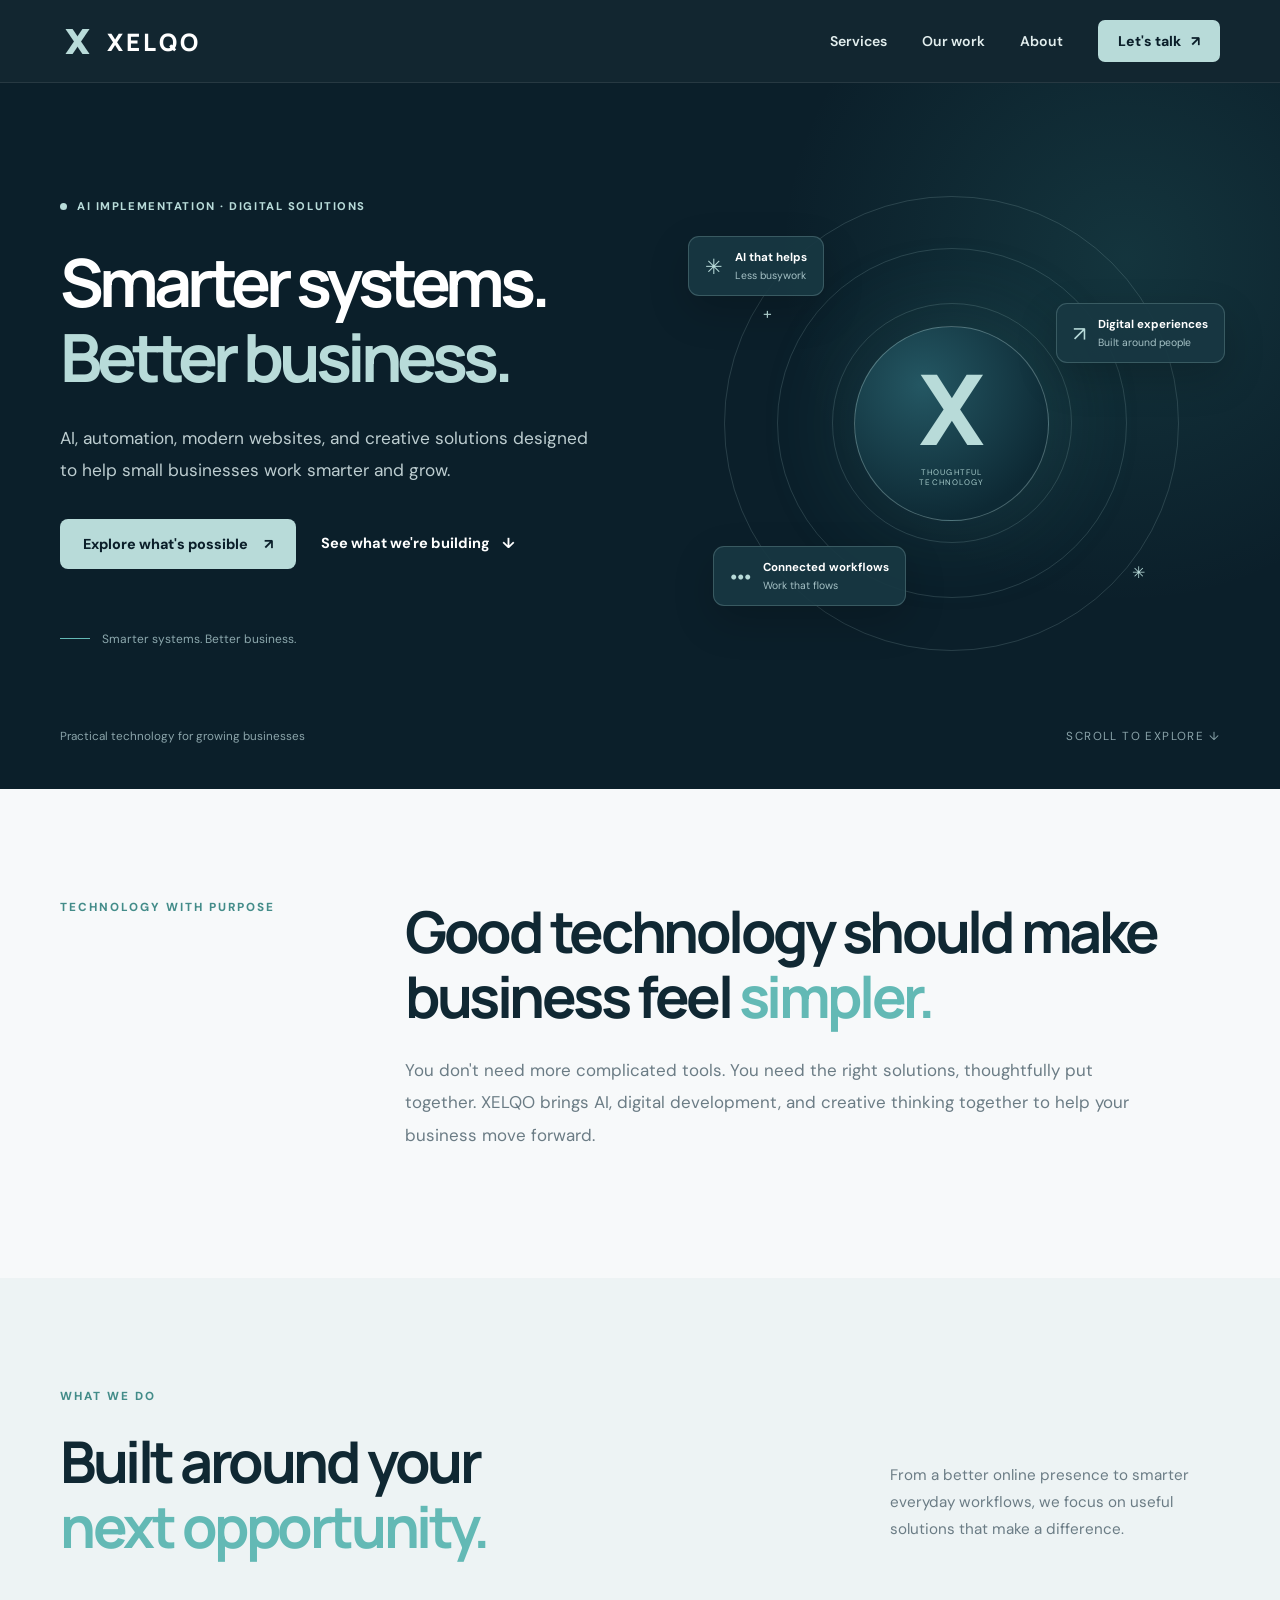
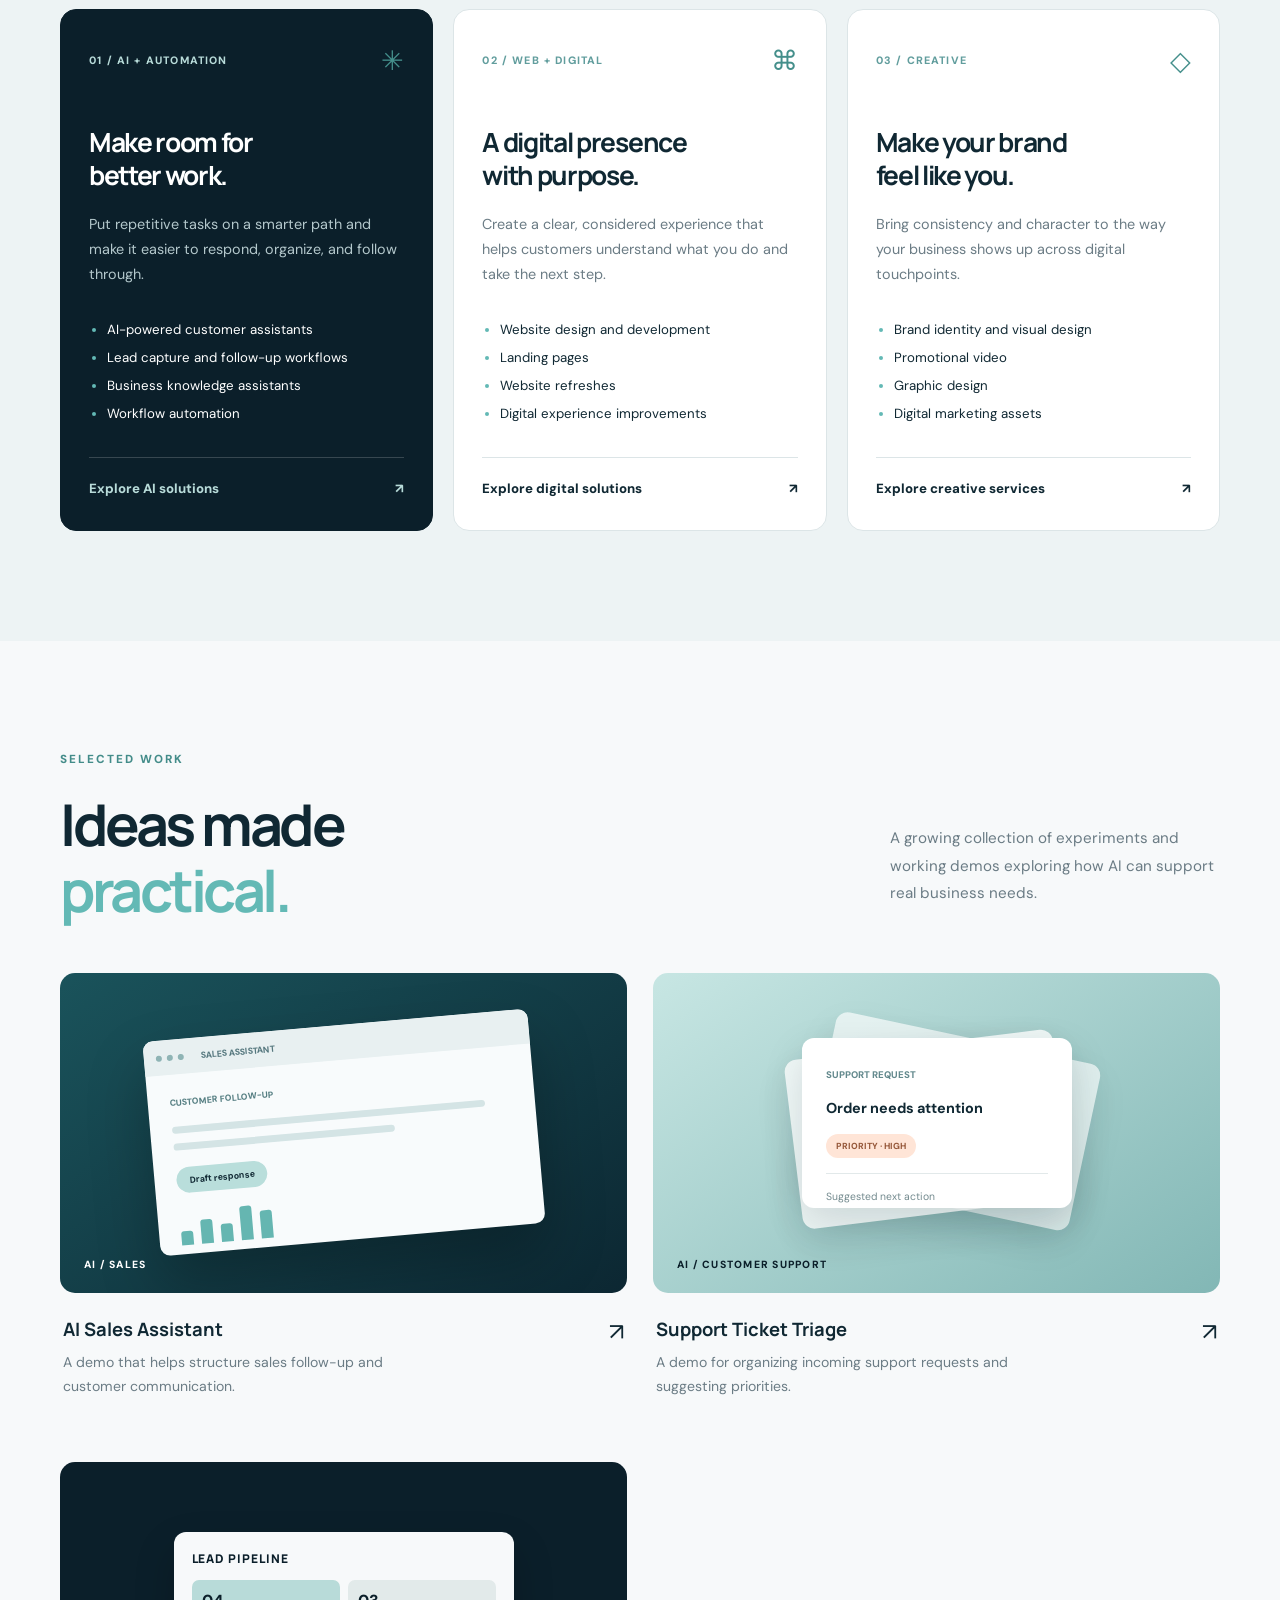
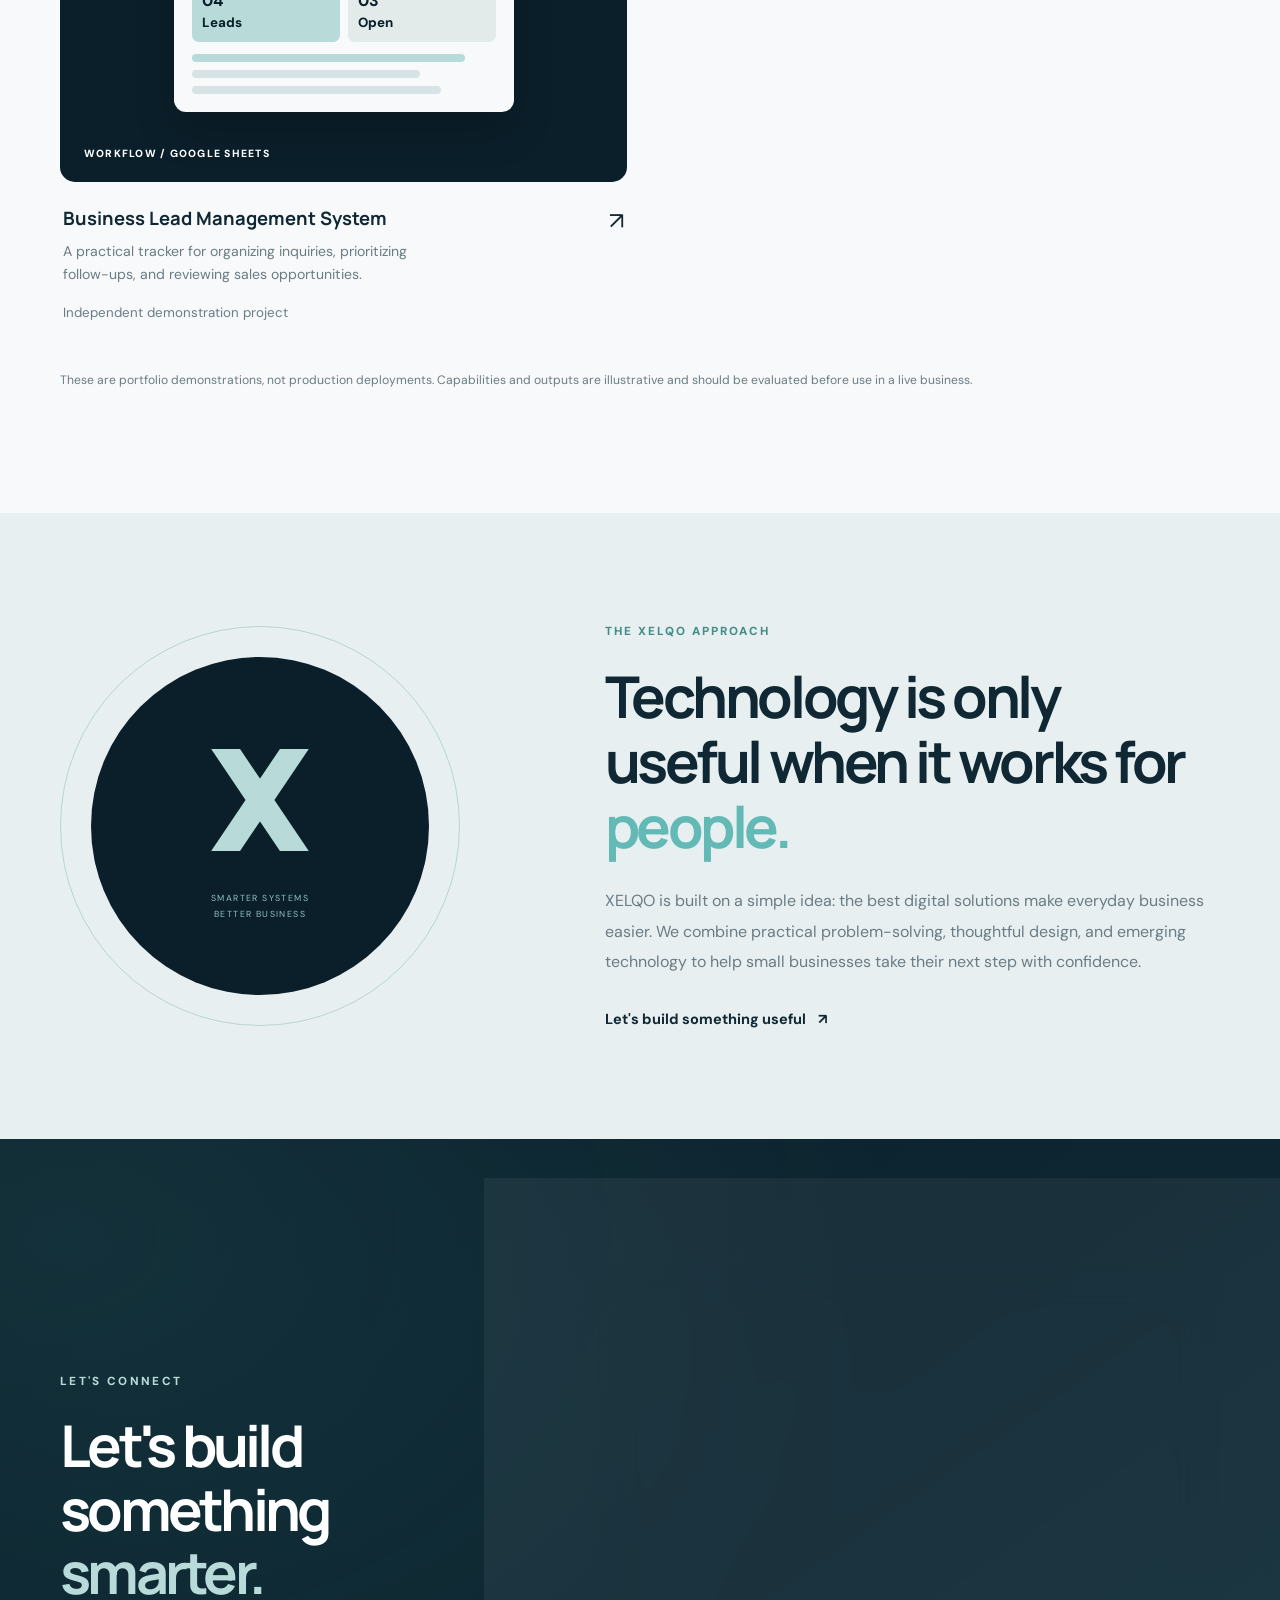
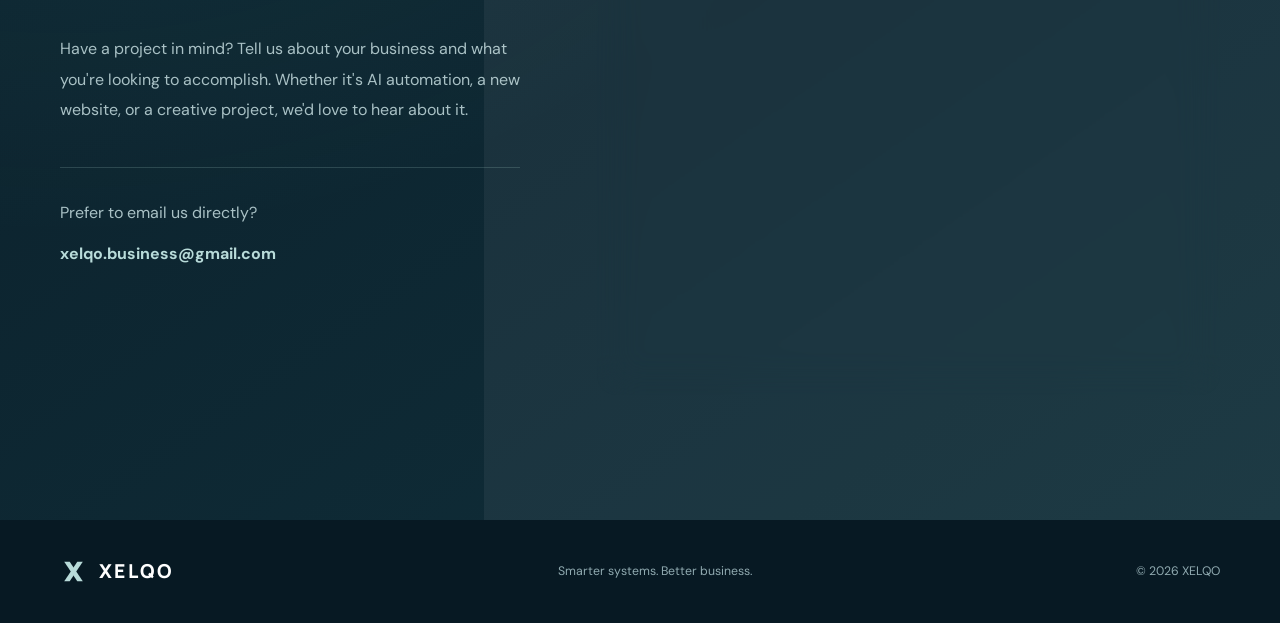
==== index.html @ 83cb22ea "Link AI Sales Assistant portfolio card to new case study" ====
<!DOCTYPE html>
<html lang="en">
<head>
  <meta charset="UTF-8">
  <meta name="viewport" content="width=device-width, initial-scale=1.0">
  <meta name="theme-color" content="#0B1F2A">
  <meta name="description" content="XELQO helps small businesses work smarter through AI, automation, modern websites, and creative digital solutions.">
  <title>XELQO | Smarter systems. Better business.</title>

  <link rel="preconnect" href="https://fonts.googleapis.com">
  <link rel="preconnect" href="https://fonts.gstatic.com" crossorigin>
  <link href="https://fonts.googleapis.com/css2?family=DM+Sans:wght@400;500;600;700&family=Manrope:wght@400;500;600;700;800&display=swap" rel="stylesheet">
  <link rel="icon" type="image/svg+xml" href="favicon.svg">
  <link rel="stylesheet" href="styles.css?v=3">
</head>

<body>
  <!-- Navigation -->
  <header class="site-header">
    <nav class="nav container" aria-label="Main navigation">
      <a class="brand" href="#home" aria-label="XELQO home">
        <span class="brand-mark" aria-hidden="true">
          <svg viewBox="0 0 64 64" focusable="false">
            <path d="M10 9 H23 L54 55 H41 Z"/>
            <path d="M41 9 H54 L23 55 H10 Z"/>
          </svg>
        </span>
        <span>XELQO</span>
      </a>

      <button class="menu-toggle" type="button"
        aria-label="Open navigation"
        aria-expanded="false">
        <span></span>
        <span></span>
      </button>

      <div class="nav-links">
        <a href="#services">Services</a>
        <a href="#work">Our work</a>
        <a href="#about">About</a>
        <a class="nav-cta" href="#contact">
          Let's talk <span aria-hidden="true">↗</span>
        </a>
      </div>
    </nav>
  </header>

  <main>
    <!-- Hero -->
    <section class="hero section" id="home">
      <div class="hero-glow"></div>

      <div class="container hero-grid">
        <div class="hero-copy">
          <div class="eyebrow">
            <span class="eyebrow-dot"></span>
            AI IMPLEMENTATION · DIGITAL SOLUTIONS
          </div>

          <h1>
            Smarter systems.<br>
            <em>Better business.</em>
          </h1>

          <p class="hero-lede">
            AI, automation, modern websites, and creative
            solutions designed to help small businesses
            work smarter and grow.
          </p>

          <div class="hero-actions">
            <a class="button button-primary" href="#contact">
              Explore what's possible
              <span aria-hidden="true">↗</span>
            </a>
            <a class="text-link" href="#work">
              See what we're building
              <span aria-hidden="true">↓</span>
            </a>
          </div>

          <div class="hero-note">
            <span class="note-line"></span>
            Smarter systems. Better business.
          </div>
        </div>

        <div class="hero-art" aria-label="Abstract digital systems illustration">
          <div class="orbit orbit-one"></div>
          <div class="orbit orbit-two"></div>
          <div class="orbit orbit-three"></div>

          <div class="art-core">
            <span class="core-symbol">X</span>
            <span class="core-caption">
              THOUGHTFUL<br>TECHNOLOGY
            </span>
          </div>

          <div class="float-card card-ai">
            <span class="mini-icon">✳</span>
            <span>
              <b>AI that helps</b>
              <small>Less busywork</small>
            </span>
          </div>

          <div class="float-card card-web">
            <span class="mini-icon">↗</span>
            <span>
              <b>Digital experiences</b>
              <small>Built around people</small>
            </span>
          </div>

          <div class="float-card card-flow">
            <span class="flow-dots">•••</span>
            <span>
              <b>Connected workflows</b>
              <small>Work that flows</small>
            </span>
          </div>

          <div class="art-spark spark-one">✳</div>
          <div class="art-spark spark-two">+</div>
        </div>
      </div>

      <div class="container hero-bottom">
        <span>Practical technology for growing businesses</span>
        <span class="scroll-cue">
          SCROLL TO EXPLORE <span aria-hidden="true">↓</span>
        </span>
      </div>
    </section>

    <!-- Introduction -->
    <section class="intro section section-light">
      <div class="container intro-grid">
        <p class="section-kicker">TECHNOLOGY WITH PURPOSE</p>
        <div>
          <h2>
            Good technology should make business feel
            <em>simpler.</em>
          </h2>
          <p class="intro-text">
            You don't need more complicated tools. You need
            the right solutions, thoughtfully put together.
            XELQO brings AI, digital development, and creative
            thinking together to help your business move forward.
          </p>
        </div>
      </div>
    </section>

    <!-- Services -->
    <section class="services section" id="services">
      <div class="container">
        <div class="section-heading">
          <div>
            <p class="section-kicker">WHAT WE DO</p>
            <h2>
              Built around your<br>
              <em>next opportunity.</em>
            </h2>
          </div>
          <p class="section-aside">
            From a better online presence to smarter everyday
            workflows, we focus on useful solutions that
            make a difference.
          </p>
        </div>

        <div class="service-grid">
          <article class="service-card service-featured">
            <div class="service-top">
              <span class="service-number">01 / AI + AUTOMATION</span>
              <span class="service-icon">✳</span>
            </div>

            <h3>Make room for<br>better work.</h3>
            <p>
              Put repetitive tasks on a smarter path and make
              it easier to respond, organize, and follow through.
            </p>

            <ul>
              <li>AI-powered customer assistants</li>
              <li>Lead capture and follow-up workflows</li>
              <li>Business knowledge assistants</li>
              <li>Workflow automation</li>
            </ul>

            <a href="#contact" class="card-link">
              Explore AI solutions <span>↗</span>
            </a>
          </article>

          <article class="service-card">
            <div class="service-top">
              <span class="service-number">02 / WEB + DIGITAL</span>
              <span class="service-icon">⌘</span>
            </div>

            <h3>A digital presence<br>with purpose.</h3>
            <p>
              Create a clear, considered experience that helps
              customers understand what you do and take the next step.
            </p>

            <ul>
              <li>Website design and development</li>
              <li>Landing pages</li>
              <li>Website refreshes</li>
              <li>Digital experience improvements</li>
            </ul>

            <a href="#contact" class="card-link">
              Explore digital solutions <span>↗</span>
            </a>
          </article>

          <article class="service-card">
            <div class="service-top">
              <span class="service-number">03 / CREATIVE</span>
              <span class="service-icon">◇</span>
            </div>

            <h3>Make your brand<br>feel like you.</h3>
            <p>
              Bring consistency and character to the way your
              business shows up across digital touchpoints.
            </p>

            <ul>
              <li>Brand identity and visual design</li>
              <li>Promotional video</li>
              <li>Graphic design</li>
              <li>Digital marketing assets</li>
            </ul>

            <a href="#contact" class="card-link">
              Explore creative services <span>↗</span>
            </a>
          </article>
        </div>
      </div>
    </section>

    <!-- Portfolio -->
    <section class="work section section-light" id="work">
      <div class="container">
        <div class="section-heading">
          <div>
            <p class="section-kicker">SELECTED WORK</p>
            <h2>Ideas made<br><em>practical.</em></h2>
          </div>
          <p class="section-aside">
            A growing collection of experiments and working
            demos exploring how AI can support real business needs.
          </p>
        </div>

        <div class="work-grid">
          <a class="work-card"
             href="case-study-ai-sales-assistant.html">

            <div class="work-visual visual-sales">
              <div class="mock-window">
                <div class="mock-bar">
                  <i></i><i></i><i></i>
                  <span>SALES ASSISTANT</span>
                </div>
                <div class="mock-content">
                  <div class="mock-label">CUSTOMER FOLLOW-UP</div>
                  <div class="mock-line wide"></div>
                  <div class="mock-line"></div>
                  <div class="mock-pill">Draft response</div>
                  <div class="mock-chart">
                    <span></span><span></span><span></span>
                    <span></span><span></span>
                  </div>
                </div>
              </div>
              <span class="visual-tag">AI / SALES</span>
            </div>

            <div class="work-info">
              <div>
                <h3>AI Sales Assistant</h3>
                <p>
                  A demo that helps structure sales follow-up
                  and customer communication.
                </p>
              </div>
              <span class="work-arrow">↗</span>
            </div>
          </a>

          <a class="work-card"
             href="https://support-ticket-triage-assistant-ap6jzzahpvxqcydepzmkc3.streamlit.app/"
             target="_blank" rel="noopener noreferrer">

            <div class="work-visual visual-support">
              <div class="ticket-stack">
                <div class="ticket ticket-back"></div>
                <div class="ticket ticket-mid"></div>
                <div class="ticket ticket-front">
                  <span class="ticket-label">SUPPORT REQUEST</span>
                  <strong>Order needs attention</strong>
                  <span class="ticket-status">PRIORITY · HIGH</span>
                  <div class="ticket-rule"></div>
                  <small>Suggested next action</small>
                </div>
              </div>
              <span class="visual-tag">AI / CUSTOMER SUPPORT</span>
            </div>

            <div class="work-info">
              <div>
                <h3>Support Ticket Triage</h3>
                <p>
                  A demo for organizing incoming support
                  requests and suggesting priorities.
                </p>
              </div>
              <span class="work-arrow">↗</span>
            </div>
          </a>
          <a class="work-card" href="case-study-lead-management.html">
            <div class="work-visual" style="background:#0B1F2A;display:flex;align-items:center;justify-content:center;padding:24px;">
              <div style="width:90%;max-width:340px;background:#F7F9FA;border-radius:12px;padding:18px;box-shadow:0 18px 40px #0003;">
                <div style="font:800 12px Manrope,sans-serif;letter-spacing:.08em;color:#0B1F2A;margin-bottom:13px;">LEAD PIPELINE</div>
                <div style="display:flex;gap:8px;margin-bottom:12px;"><span style="background:#B8DBD9;border-radius:7px;padding:10px;flex:1;color:#0B1F2A;font-weight:800;">04<br><small>Leads</small></span><span style="background:#E2EAEA;border-radius:7px;padding:10px;flex:1;color:#0B1F2A;font-weight:800;">03<br><small>Open</small></span></div>
                <div style="height:8px;border-radius:5px;background:#B8DBD9;margin-bottom:8px;width:90%;"></div><div style="height:8px;border-radius:5px;background:#D8E3E5;margin-bottom:8px;width:75%;"></div><div style="height:8px;border-radius:5px;background:#D8E3E5;width:82%;"></div>
              </div>
              <span class="visual-tag">WORKFLOW / GOOGLE SHEETS</span>
            </div>
            <div class="work-info"><div><h3>Business Lead Management System</h3><p>A practical tracker for organizing inquiries, prioritizing follow-ups, and reviewing sales opportunities.</p><small style="color:#6B7C85">Independent demonstration project</small></div><span class="work-arrow">↗</span></div>
          </a>
        </div>

        <p class="work-disclaimer">
          These are portfolio demonstrations, not production
          deployments. Capabilities and outputs are illustrative
          and should be evaluated before use in a live business.
        </p>
      </div>
    </section>

    <!-- About -->
    <section class="about section" id="about">
      <div class="container about-grid">
        <div class="about-mark">
          <div class="about-mark-inner">
            <svg viewBox="0 0 64 64" aria-hidden="true">
              <path d="M10 9 H23 L54 55 H41 Z"/>
              <path d="M41 9 H54 L23 55 H10 Z"/>
            </svg>
            <small>SMARTER SYSTEMS<br>BETTER BUSINESS</small>
          </div>
        </div>

        <div class="about-copy">
          <p class="section-kicker">THE XELQO APPROACH</p>
          <h2>
            Technology is only useful when it works
            for <em>people.</em>
          </h2>
          <p>
            XELQO is built on a simple idea: the best digital
            solutions make everyday business easier. We combine
            practical problem-solving, thoughtful design, and
            emerging technology to help small businesses take
            their next step with confidence.
          </p>
          <a class="text-link" href="#contact">
            Let's build something useful <span>↗</span>
          </a>
        </div>
      </div>
    </section>

    <!-- Contact -->
    <section class="contact section" id="contact">
      <div class="container xelqo-contact">
        <div class="contact-intro">
          <p class="section-kicker">LET'S CONNECT</p>
          <h2>
            Let's build something
            <em>smarter.</em>
          </h2>
          <p>
            Have a project in mind? Tell us about your business
            and what you're looking to accomplish. Whether
            it's AI automation, a new website, or a creative
            project, we'd love to hear about it.
          </p>

          <p class="contact-email">
            Prefer to email us directly?<br>
            <a href="mailto:xelqo.business@gmail.com">
              xelqo.business@gmail.com
            </a>
          </p>
        </div>

        <form class="xelqo-form"
              action="https://formspree.io/f/xdeepyzn"
              method="POST">

          <input type="hidden"
                 name="subject"
                 value="New XELQO Project Inquiry">

          <div class="form-row">
            <div class="form-field">
              <label for="contact-name">Full name *</label>
              <input type="text"
                     id="contact-name"
                     name="name"
                     placeholder="Your full name"
                     autocomplete="name"
                     maxlength="120"
                     required>
            </div>

            <div class="form-field">
              <label for="contact-email">Email address *</label>
              <input type="email"
                     id="contact-email"
                     name="email"
                     placeholder="you@company.com"
                     autocomplete="email"
                     maxlength="254"
                     required>
            </div>
          </div>

          <div class="form-field">
            <label for="contact-business">Business name</label>
            <input type="text"
                   id="contact-business"
                   name="business"
                   placeholder="Your business (optional)"
                   autocomplete="organization"
                   maxlength="150">
          </div>

          <div class="form-field">
            <label for="contact-service">
              What can we help you with? *
            </label>
            <select id="contact-service"
                    name="service"
                    required>
              <option value="" disabled selected>
                Select a service
              </option>
              <option value="AI & Automation">
                AI & Automation
              </option>
              <option value="Website & Digital Solutions">
                Website & Digital Solutions
              </option>
              <option value="Creative & Branding">
                Creative & Branding
              </option>
              <option value="Multiple Services">
                Multiple Services
              </option>
              <option value="Not Sure Yet">
                Not sure yet
              </option>
            </select>
          </div>

          <div class="form-field">
            <label for="contact-message">
              Tell us about your project *
            </label>
            <textarea id="contact-message"
                      name="message"
                      rows="5"
                      maxlength="5000"
                      placeholder="Tell us what you're working on, what challenges you're facing, or what you'd like to improve..."
                      required></textarea>
          </div>

          <button class="xelqo-submit" type="submit">
            Send project inquiry
            <span aria-hidden="true">↗</span>
          </button>

          <p class="form-note">
            Your information will be used to review and
            respond to your inquiry. Form submissions are
            processed by Formspree.
          </p>
        </form>
      </div>
    </section>
  </main>

  <!-- Footer -->
  <footer class="footer">
    <div class="container footer-inner">
      <a class="brand brand-footer" href="#home">
        <span class="brand-mark" aria-hidden="true">
          <svg viewBox="0 0 64 64" focusable="false">
            <path d="M10 9 H23 L54 55 H41 Z"/>
            <path d="M41 9 H54 L23 55 H10 Z"/>
          </svg>
        </span>
        <span>XELQO</span>
      </a>

      <span>Smarter systems. Better business.</span>
      <span>© <span id="year"></span> XELQO</span>
    </div>
  </footer>

  <script src="script.js"></script>
</body>
</html>
---- styles.css ----
/* ==========================================
   XELQO — COMPLETE WEBSITE STYLESHEET
   ========================================== */

:root {
  --navy: #0b1f2a;
  --navy-light: #123542;
  --seafoam: #b8dbd9;
  --teal: #63b9b5;
  --slate: #6b7c85;
  --ivory: #f7f9fa;
  --white: #ffffff;
  --ink: #102833;
  --border: #dce5e7;
}

* {
  box-sizing: border-box;
}

html {
  scroll-behavior: smooth;
  scroll-padding-top: 85px;
}

body {
  margin: 0;
  font-family: "DM Sans", sans-serif;
  color: var(--ink);
  background: var(--ivory);
  -webkit-font-smoothing: antialiased;
}

a {
  color: inherit;
  text-decoration: none;
}

button,
input,
select,
textarea {
  font: inherit;
}

button,
a {
  -webkit-tap-highlight-color: transparent;
}

button {
  cursor: pointer;
}

svg {
  display: block;
}

.container {
  width: min(1160px, calc(100% - 48px));
  margin-inline: auto;
}

.section {
  padding: 110px 0;
  position: relative;
}

.section-light {
  background: var(--ivory);
}

h1,
h2,
h3,
p {
  margin-top: 0;
}

h1,
h2,
h3 {
  font-family: "Manrope", sans-serif;
}

h2 {
  font-size: clamp(2.3rem, 4.5vw, 4.4rem);
  letter-spacing: -0.06em;
  line-height: 1.13;
}

h2 em,
h1 em {
  font-style: normal;
  color: var(--teal);
}

.section-kicker {
  font-size: 0.73rem;
  letter-spacing: 0.17em;
  font-weight: 800;
  color: #438c89;
  margin-bottom: 25px;
}

.text-link {
  display: inline-flex;
  align-items: center;
  gap: 12px;
  font-weight: 700;
  font-size: 0.91rem;
}

.text-link:hover {
  color: var(--teal);
}

/* ==========================================
   NAVIGATION
   ========================================== */

.site-header {
  position: sticky;
  top: 0;
  z-index: 100;
  background: rgba(11, 31, 42, 0.97);
  border-bottom: 1px solid rgba(255, 255, 255, 0.09);
  backdrop-filter: blur(16px);
}

.nav {
  min-height: 82px;
  display: flex;
  justify-content: space-between;
  align-items: center;
}

.brand {
  display: inline-flex;
  align-items: center;
  gap: 12px;
  color: white;
  font-family: "Manrope", sans-serif;
  font-size: 1.5rem;
  font-weight: 800;
  letter-spacing: 0.12em;
}

.brand-mark {
  display: inline-flex;
  width: 35px;
  height: 35px;
  align-items: center;
}

.brand-mark svg {
  width: 100%;
  height: 100%;
  fill: var(--seafoam);
}

.nav-links {
  display: flex;
  align-items: center;
  gap: 35px;
}

.nav-links > a {
  color: #e2eeee;
  font-size: 0.88rem;
  font-weight: 600;
}

.nav-links > a:hover {
  color: var(--seafoam);
}

.nav-links .nav-cta {
  padding: 12px 20px;
  background: var(--seafoam);
  border-radius: 7px;
  color: var(--navy);
  font-weight: 800;
}

.nav-cta span {
  margin-left: 7px;
}

.menu-toggle {
  display: none;
  background: none;
  border: 0;
  padding: 10px;
}

.menu-toggle span {
  display: block;
  width: 25px;
  height: 2px;
  background: white;
  margin: 5px 0;
}

/* ==========================================
   HERO
   ========================================== */

.hero {
  background: var(--navy);
  color: white;
  min-height: 680px;
  padding-top: 105px;
  padding-bottom: 45px;
  overflow: hidden;
}

.hero-glow {
  position: absolute;
  width: 750px;
  height: 750px;
  right: -220px;
  top: -200px;
  background: radial-gradient(
    circle,
    rgba(66, 165, 161, 0.16),
    transparent 65%
  );
  pointer-events: none;
}

.hero-grid {
  display: grid;
  grid-template-columns: 1.05fr 0.95fr;
  align-items: center;
  gap: 30px;
  position: relative;
  z-index: 1;
}

.eyebrow {
  display: flex;
  align-items: center;
  gap: 10px;
  font-size: 0.7rem;
  letter-spacing: 0.14em;
  color: var(--seafoam);
  font-weight: 800;
  margin-bottom: 32px;
}

.eyebrow-dot {
  width: 7px;
  height: 7px;
  background: var(--seafoam);
  border-radius: 50%;
}

.hero h1 {
  font-size: clamp(3.1rem, 5.2vw, 5.8rem);
  line-height: 1.12;
  letter-spacing: -0.075em;
  margin-bottom: 28px;
}

.hero h1 em {
  color: var(--seafoam);
}

.hero-lede {
  max-width: 530px;
  color: #bdcdd0;
  font-size: 1.08rem;
  line-height: 1.85;
  margin-bottom: 32px;
}

.hero-actions {
  display: flex;
  align-items: center;
  flex-wrap: wrap;
  gap: 25px;
}

.button {
  display: inline-flex;
  justify-content: center;
  align-items: center;
  gap: 16px;
  border-radius: 8px;
  padding: 16px 23px;
  font-weight: 800;
  font-size: 0.9rem;
  transition: transform 0.2s, background 0.2s;
}

.button:hover {
  transform: translateY(-2px);
}

.button-primary {
  background: var(--seafoam);
  color: var(--navy);
}

.hero .text-link {
  color: white;
}

.hero-note {
  display: flex;
  align-items: center;
  gap: 12px;
  color: #8ca8ad;
  margin-top: 62px;
  font-size: 0.75rem;
}

.note-line {
  height: 1px;
  width: 30px;
  background: var(--teal);
}

.hero-bottom {
  position: relative;
  display: flex;
  justify-content: space-between;
  gap: 20px;
  color: #8ba4aa;
  font-size: 0.73rem;
  margin-top: 70px;
}

.scroll-cue {
  letter-spacing: 0.12em;
}

/* ==========================================
   HERO ILLUSTRATION
   ========================================== */

.hero-art {
  height: 470px;
  position: relative;
  display: flex;
  justify-content: center;
  align-items: center;
}

.orbit {
  position: absolute;
  border: 1px solid rgba(184, 219, 217, 0.17);
  border-radius: 50%;
}

.orbit-one {
  width: 240px;
  height: 240px;
}

.orbit-two {
  width: 350px;
  height: 350px;
}

.orbit-three {
  width: 455px;
  height: 455px;
}

.art-core {
  position: relative;
  z-index: 2;
  width: 195px;
  height: 195px;
  border-radius: 50%;
  background: radial-gradient(
    circle at 35% 30%,
    #245763,
    #0d2934 75%
  );
  border: 1px solid rgba(184, 219, 217, 0.35);
  box-shadow: 0 0 100px rgba(73, 182, 176, 0.18);
  display: flex;
  align-items: center;
  justify-content: center;
  flex-direction: column;
}

.core-symbol {
  font-family: "Manrope", sans-serif;
  font-size: 6.1rem;
  font-weight: 800;
  line-height: 1;
  color: var(--seafoam);
}

.core-caption {
  font-size: 0.5rem;
  letter-spacing: 0.15em;
  text-align: center;
  color: #a4c9c8;
  margin-top: 10px;
}

.float-card {
  position: absolute;
  z-index: 3;
  display: flex;
  align-items: center;
  gap: 12px;
  padding: 13px 16px;
  background: rgba(24, 56, 66, 0.94);
  border: 1px solid rgba(184, 219, 217, 0.22);
  border-radius: 11px;
  box-shadow: 0 15px 40px rgba(0, 0, 0, 0.18);
}

.float-card b,
.float-card small {
  display: block;
}

.float-card b {
  font-size: 0.72rem;
  color: white;
}

.float-card small {
  color: #a5c1c5;
  font-size: 0.65rem;
  margin-top: 4px;
}

.mini-icon,
.flow-dots {
  color: var(--seafoam);
  font-size: 1.3rem;
}

.card-ai {
  top: 48px;
  left: 5px;
}

.card-web {
  right: -5px;
  top: 115px;
}

.card-flow {
  bottom: 52px;
  left: 30px;
}

.art-spark {
  position: absolute;
  color: var(--seafoam);
}

.spark-one {
  right: 75px;
  bottom: 75px;
}

.spark-two {
  left: 80px;
  top: 115px;
}

/* ==========================================
   INTRO
   ========================================== */

.intro-grid {
  display: grid;
  grid-template-columns: 0.35fr 1fr;
  gap: 60px;
}

.intro h2 {
  max-width: 830px;
  margin-bottom: 25px;
}

.intro-text {
  color: var(--slate);
  font-size: 1.06rem;
  line-height: 1.9;
  max-width: 730px;
}

/* ==========================================
   SECTION HEADINGS
   ========================================== */

.services {
  background: #edf3f4;
}

.section-heading {
  display: flex;
  align-items: end;
  justify-content: space-between;
  gap: 40px;
  margin-bottom: 50px;
}

.section-heading h2 {
  margin-bottom: 0;
}

.section-aside {
  max-width: 330px;
  line-height: 1.8;
  color: var(--slate);
  font-size: 0.95rem;
}

/* ==========================================
   SERVICES
   ========================================== */

.service-grid {
  display: grid;
  grid-template-columns: repeat(3, 1fr);
  gap: 20px;
}

.service-card {
  background: white;
  border: 1px solid var(--border);
  border-radius: 16px;
  padding: 33px 28px;
  display: flex;
  flex-direction: column;
  min-height: 510px;
  transition: transform 0.25s, box-shadow 0.25s;
}

.service-card:hover {
  transform: translateY(-5px);
  box-shadow: 0 20px 50px rgba(11, 31, 42, 0.08);
}

.service-featured {
  background: var(--navy);
  color: white;
  border-color: var(--navy);
}

.service-top {
  display: flex;
  align-items: center;
  justify-content: space-between;
  margin-bottom: 48px;
}

.service-number {
  font-size: 0.67rem;
  letter-spacing: 0.11em;
  font-weight: 800;
  color: #619d9d;
}

.service-featured .service-number {
  color: var(--seafoam);
}

.service-icon {
  font-size: 1.7rem;
  color: #448f8b;
}

.service-card h3 {
  font-size: 1.65rem;
  letter-spacing: -0.05em;
  line-height: 1.25;
  margin-bottom: 20px;
}

.service-card > p {
  font-size: 0.9rem;
  line-height: 1.75;
  color: var(--slate);
}

.service-featured > p {
  color: #b4c8cc;
}

.service-card ul {
  padding-left: 18px;
  margin: 14px 0 30px;
  line-height: 2.1;
  font-size: 0.83rem;
}

.service-card li::marker {
  color: var(--teal);
}

.card-link {
  display: flex;
  justify-content: space-between;
  align-items: center;
  margin-top: auto;
  padding-top: 22px;
  border-top: 1px solid var(--border);
  font-size: 0.83rem;
  font-weight: 800;
}

.service-featured .card-link {
  border-color: rgba(255, 255, 255, 0.18);
  color: var(--seafoam);
}

/* ==========================================
   PORTFOLIO
   ========================================== */

.work-grid {
  display: grid;
  grid-template-columns: 1fr 1fr;
  gap: 26px;
}

.work-card {
  min-width: 0;
}

.work-visual {
  height: 320px;
  border-radius: 15px;
  position: relative;
  overflow: hidden;
  display: flex;
  align-items: center;
  justify-content: center;
}

.visual-sales {
  background: linear-gradient(145deg, #1a535b, #0c2732);
}

.visual-support {
  background: linear-gradient(145deg, #c7e6e3, #82b7b5);
}

.visual-tag {
  position: absolute;
  left: 24px;
  bottom: 22px;
  font-size: 0.65rem;
  letter-spacing: 0.12em;
  font-weight: 800;
  color: white;
}

.visual-support .visual-tag {
  color: var(--navy);
}

.mock-window {
  width: 68%;
  height: 215px;
  border-radius: 10px;
  background: #f8fbfc;
  overflow: hidden;
  box-shadow: 0 30px 60px rgba(0, 0, 0, 0.25);
  transform: rotate(-5deg);
}

.mock-bar {
  display: flex;
  align-items: center;
  gap: 5px;
  height: 35px;
  background: #e8f0f1;
  padding: 0 12px;
}

.mock-bar i {
  width: 6px;
  height: 6px;
  border-radius: 50%;
  background: #8fb4b5;
}

.mock-bar span {
  margin-left: 12px;
  color: #55777e;
  font-size: 0.55rem;
  font-weight: 800;
}

.mock-content {
  padding: 22px;
}

.mock-label {
  font-size: 0.55rem;
  color: #557e82;
  font-weight: 800;
  margin-bottom: 18px;
}

.mock-line {
  height: 7px;
  width: 65%;
  border-radius: 10px;
  background: #d4e4e5;
  margin-bottom: 10px;
}

.mock-line.wide {
  width: 92%;
}

.mock-pill {
  display: inline-block;
  background: #b9dedb;
  padding: 7px 13px;
  border-radius: 20px;
  font-size: 0.55rem;
  font-weight: 700;
  margin-top: 7px;
}

.mock-chart {
  display: flex;
  align-items: end;
  gap: 8px;
  height: 40px;
  margin-top: 12px;
}

.mock-chart span {
  width: 12px;
  background: #65b6b1;
  border-radius: 3px 3px 0 0;
}

.mock-chart span:nth-child(1) { height: 35%; }
.mock-chart span:nth-child(2) { height: 60%; }
.mock-chart span:nth-child(3) { height: 45%; }
.mock-chart span:nth-child(4) { height: 85%; }
.mock-chart span:nth-child(5) { height: 70%; }

.ticket-stack {
  position: relative;
  width: 270px;
  height: 190px;
}

.ticket {
  position: absolute;
  width: 100%;
  height: 170px;
  border-radius: 12px;
  background: white;
  box-shadow: 0 15px 40px rgba(11, 31, 42, 0.13);
}

.ticket-back {
  transform: rotate(12deg) translate(15px, -5px);
  opacity: 0.65;
}

.ticket-mid {
  transform: rotate(-7deg) translate(-10px, 5px);
  opacity: 0.8;
}

.ticket-front {
  padding: 24px;
}

.ticket-label {
  font-size: 0.6rem;
  font-weight: 800;
  color: #63898d;
}

.ticket-front strong {
  display: block;
  margin: 16px 0;
  font-size: 0.9rem;
}

.ticket-status {
  display: inline-block;
  background: #ffe5d7;
  color: #96583a;
  padding: 6px 10px;
  border-radius: 20px;
  font-size: 0.55rem;
  font-weight: 800;
}

.ticket-rule {
  height: 1px;
  background: #e2e9ea;
  margin: 15px 0 10px;
}

.ticket-front small {
  color: #738a8e;
  font-size: 0.65rem;
}

.work-info {
  display: flex;
  justify-content: space-between;
  gap: 15px;
  padding: 23px 3px;
}

.work-info h3 {
  font-size: 1.15rem;
  margin-bottom: 9px;
}

.work-info p {
  font-size: 0.88rem;
  line-height: 1.7;
  color: var(--slate);
  max-width: 380px;
}

.work-arrow {
  font-size: 1.5rem;
}

.work-disclaimer {
  margin-top: 25px;
  font-size: 0.76rem;
  color: var(--slate);
  line-height: 1.7;
}

/* ==========================================
   ABOUT
   ========================================== */

.about {
  background: #e7eff0;
}

.about-grid {
  display: grid;
  grid-template-columns: 0.85fr 1.15fr;
  gap: 90px;
  align-items: center;
}

.about-mark {
  aspect-ratio: 1;
  max-width: 400px;
  border-radius: 50%;
  border: 1px solid #b8d4d5;
  padding: 30px;
}

.about-mark-inner {
  width: 100%;
  height: 100%;
  border-radius: 50%;
  background: var(--navy);
  display: flex;
  flex-direction: column;
  justify-content: center;
  align-items: center;
  gap: 20px;
}

.about-mark-inner svg {
  width: 42%;
  fill: var(--seafoam);
}

.about-mark-inner small {
  text-align: center;
  color: #94c2c0;
  font-size: 0.55rem;
  line-height: 1.8;
  letter-spacing: 0.16em;
}

.about-copy h2 {
  margin-bottom: 27px;
}

.about-copy > p:not(.section-kicker) {
  color: var(--slate);
  line-height: 1.9;
  font-size: 1rem;
  margin-bottom: 30px;
}

/* ==========================================
   PREMIUM CONTACT SECTION
   ========================================== */

.contact {
  background:
    radial-gradient(
      ellipse at 5% 10%,
      rgba(77, 174, 169, 0.12),
      transparent 48%
    ),
    linear-gradient(145deg, #0b1f2a, #102f3a);
  color: white;
  padding: 125px 0;
  overflow: hidden;
}

.xelqo-contact {
  display: grid;
  grid-template-columns: 0.85fr 1.15fr;
  align-items: center;
  gap: clamp(40px, 6vw, 95px);
}

.contact-intro .section-kicker {
  color: var(--seafoam);
  letter-spacing: 0.2em;
}

.contact-intro h2 {
  color: white;
  font-size: clamp(2.8rem, 4.5vw, 4.8rem);
  line-height: 1.1;
  letter-spacing: -0.065em;
  margin: 20px 0 30px;
}

.contact-intro h2 em {
  color: var(--seafoam);
}

.contact-intro > p:not(.section-kicker) {
  color: #a9c1c5;
  font-size: 1rem;
  line-height: 1.9;
}

.contact-email {
  margin-top: 42px;
  padding-top: 30px;
  border-top: 1px solid rgba(184, 219, 217, 0.18);
}

.contact-email a {
  display: inline-block;
  margin-top: 10px;
  color: var(--seafoam);
  font-weight: 700;
  text-decoration: none;
  overflow-wrap: anywhere;
  transition: color 0.2s;
}

.contact-email a:hover {
  color: white;
}

/* Contact form card */

.xelqo-form {
  position: relative;
  background: rgba(255, 255, 255, 0.055);
  backdrop-filter: blur(20px);
  -webkit-backdrop-filter: blur(20px);
  border: 1px solid rgba(184, 219, 217, 0.2);
  border-radius: 20px;
  padding: clamp(26px, 4vw, 48px);
  box-shadow: 0 28px 75px rgba(0, 0, 0, 0.16);
  color: white;
  text-align: left;
}

.form-row {
  display: grid;
  grid-template-columns: repeat(2, minmax(0, 1fr));
  gap: 20px;
}

.form-field {
  display: flex;
  flex-direction: column;
  gap: 10px;
  margin-bottom: 25px;
}

.form-field label {
  color: #e2f0ef;
  font-size: 0.79rem;
  font-weight: 700;
  letter-spacing: 0.02em;
}

/* Contact form inputs */

.form-field input,
.form-field select,
.form-field textarea {
  display: block;
  width: 100%;
  min-height: 54px;
  padding: 15px 17px;
  border-radius: 9px;
  border: 1px solid rgba(184, 219, 217, 0.2);
  background: rgba(5, 22, 30, 0.5);
  color: white;
  font-size: 0.91rem;
  font-family: "DM Sans", sans-serif;
  line-height: 1.5;
  outline: none;
  transition:
    border-color 0.2s ease,
    box-shadow 0.2s ease,
    background 0.2s ease;
}

.form-field textarea {
  min-height: 145px;
  resize: vertical;
}

.form-field input::placeholder,
.form-field textarea::placeholder {
  color: #829da3;
}

.form-field input:focus,
.form-field select:focus,
.form-field textarea:focus {
  border-color: var(--seafoam);
  background: rgba(5, 22, 30, 0.75);
  box-shadow: 0 0 0 3px rgba(184, 219, 217, 0.12);
}

.form-field select {
  cursor: pointer;
  color-scheme: dark;
}

.form-field select option {
  background: var(--navy);
  color: white;
}

/* Contact submit button */

.xelqo-submit {
  width: 100%;
  min-height: 58px;
  display: flex;
  align-items: center;
  justify-content: center;
  gap: 15px;
  padding: 17px 24px;
  background: var(--seafoam);
  border: none;
  border-radius: 9px;
  color: var(--navy);
  font-family: "Manrope", sans-serif;
  font-weight: 800;
  font-size: 0.94rem;
  cursor: pointer;
  transition:
    transform 0.2s ease,
    background 0.2s ease,
    box-shadow 0.2s ease;
}

.xelqo-submit:hover {
  background: #d4f0ed;
  transform: translateY(-2px);
  box-shadow: 0 10px 30px rgba(184, 219, 217, 0.15);
}

.xelqo-submit:focus-visible {
  outline: 3px solid white;
  outline-offset: 4px;
}

.form-note {
  margin: 20px 0 0;
  color: #94aeb2;
  font-size: 0.74rem;
  line-height: 1.7;
  text-align: center;
}

/* ==========================================
   FOOTER
   ========================================== */

.footer {
  background: #071923;
  color: white;
  padding: 38px 0;
}

.footer-inner {
  display: flex;
  justify-content: space-between;
  align-items: center;
  gap: 25px;
}

.brand-footer {
  font-size: 1.2rem;
}

.brand-footer .brand-mark {
  width: 27px;
  height: 27px;
}

.footer-inner > span {
  font-size: 0.77rem;
  color: #90aab0;
}

/* ==========================================
   TABLET
   ========================================== */

@media (max-width: 950px) {
  .hero-grid {
    grid-template-columns: 1fr;
  }

  .hero-art {
    max-width: 550px;
    width: 100%;
    margin-inline: auto;
  }

  .service-grid {
    grid-template-columns: 1fr 1fr;
  }

  .service-card {
    min-height: auto;
  }

  .about-grid {
    gap: 40px;
  }
}

@media (max-width: 900px) {
  .xelqo-contact {
    grid-template-columns: 1fr;
    gap: 45px;
  }

  .contact-intro {
    max-width: 650px;
  }
}

/* ==========================================
   MOBILE
   ========================================== */

@media (max-width: 700px) {
  .container {
    width: min(100% - 36px, 1160px);
  }

  .section {
    padding: 75px 0;
  }

  .nav {
    min-height: 72px;
  }

  .brand {
    font-size: 1.2rem;
  }

  .menu-toggle {
    display: block;
  }

  .nav-links {
    display: none;
    position: absolute;
    top: 72px;
    left: 0;
    right: 0;
    padding: 25px 22px;
    background: var(--navy);
    border-top: 1px solid rgba(255, 255, 255, 0.1);
    flex-direction: column;
    align-items: stretch;
    gap: 23px;
  }

  .nav-links.is-open {
    display: flex;
  }

  .nav-links .nav-cta {
    text-align: center;
  }

  .hero {
    padding-top: 75px;
  }

  .hero h1 {
    font-size: clamp(2.65rem, 10vw, 4rem);
  }

  .hero-lede {
    font-size: 0.98rem;
  }

  .hero-art {
    height: 360px;
  }

  .orbit-one {
    width: 170px;
    height: 170px;
  }

  .orbit-two {
    width: 255px;
    height: 255px;
  }

  .orbit-three {
    width: 330px;
    height: 330px;
  }

  .art-core {
    width: 145px;
    height: 145px;
  }

  .core-symbol {
    font-size: 4.3rem;
  }

  .float-card {
    padding: 10px;
  }

  .float-card b {
    font-size: 0.6rem;
  }

  .float-card small {
    font-size: 0.53rem;
  }

  .card-ai {
    left: 0;
    top: 20px;
  }

  .card-web {
    right: 0;
    top: 80px;
  }

  .card-flow {
    bottom: 22px;
    left: 12px;
  }

  .hero-bottom {
    margin-top: 25px;
  }

  .scroll-cue {
    display: none;
  }

  .intro-grid {
    grid-template-columns: 1fr;
    gap: 20px;
  }

  .section-heading {
    display: block;
  }

  .section-aside {
    margin-top: 22px;
  }

  .service-grid,
  .work-grid,
  .about-grid {
    grid-template-columns: 1fr;
  }

  .about-mark {
    width: 250px;
    margin-inline: auto;
  }

  .form-row {
    grid-template-columns: 1fr;
    gap: 0;
  }

  .xelqo-form {
    padding: 26px 20px;
    border-radius: 15px;
  }

  .contact {
    padding: 80px 0;
  }

  .contact-intro h2 {
    font-size: 2.7rem;
  }

  .footer-inner {
    flex-direction: column;
    text-align: center;
  }
}

@media (max-width: 390px) {
  .hero-actions {
    align-items: stretch;
    flex-direction: column;
  }

  .hero-art {
    transform: scale(0.88);
    margin: -20px auto;
  }

  .work-visual {
    height: 260px;
  }

  .mock-window {
    width: 78%;
  }

  .ticket-stack {
    transform: scale(0.85);
  }
}

/* ==========================================
   ACCESSIBILITY
   ========================================== */

@media (prefers-reduced-motion: reduce) {
  html {
    scroll-behavior: auto;
  }

  *,
  *::before,
  *::after {
    transition-duration: 0.01ms !important;
    animation-duration: 0.01ms !important;
  }
}
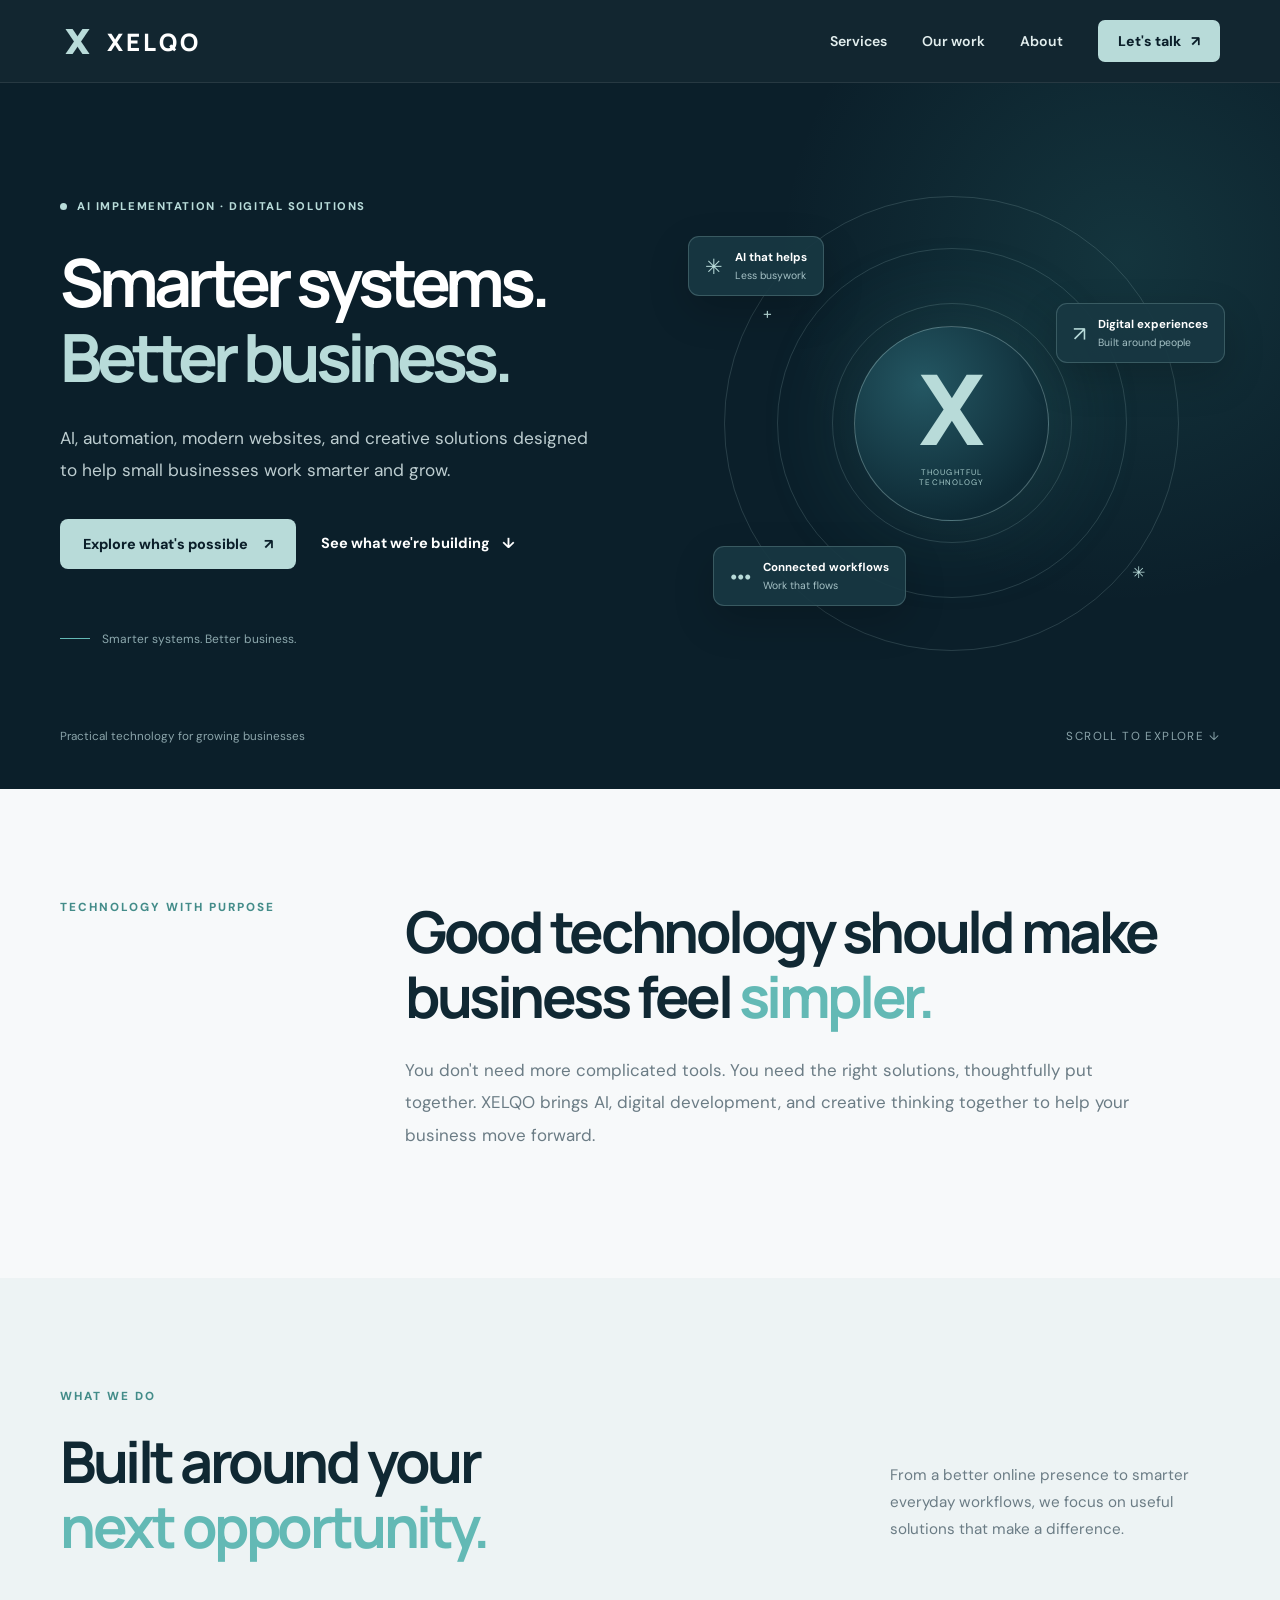
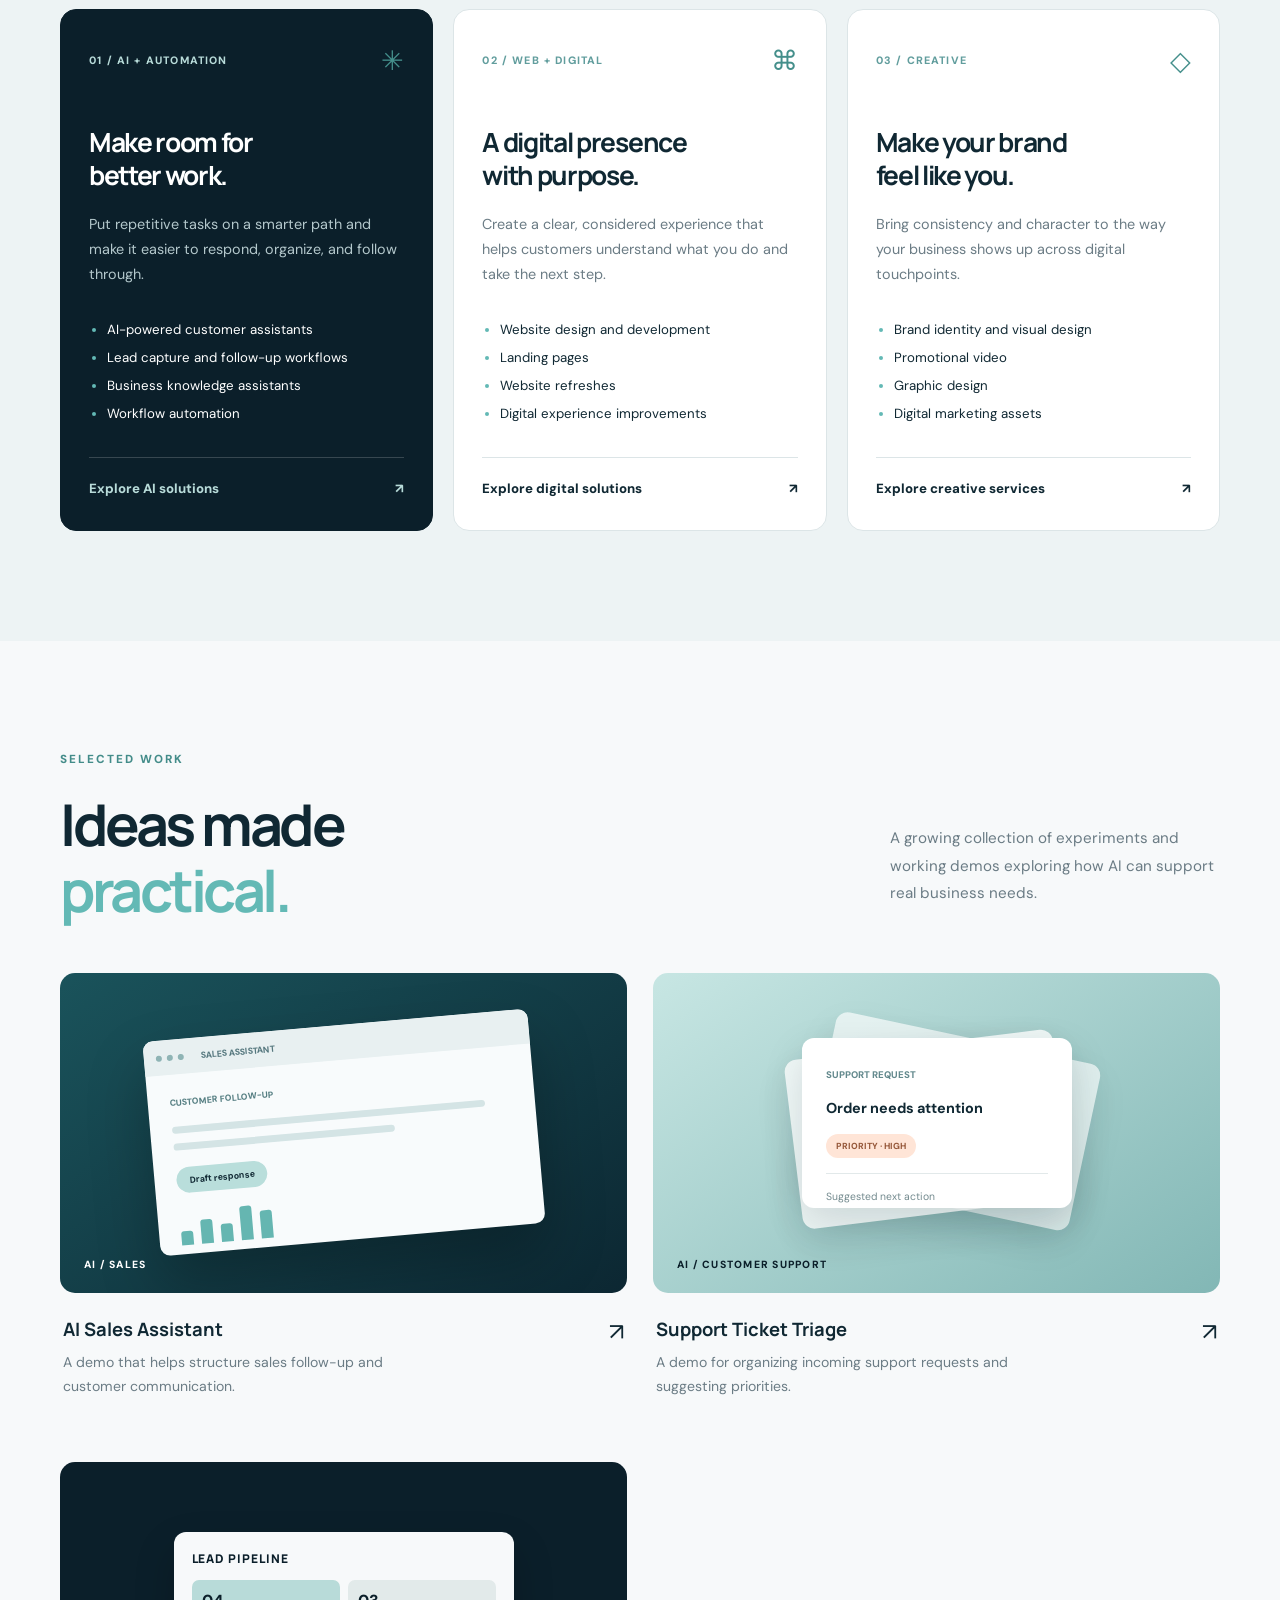
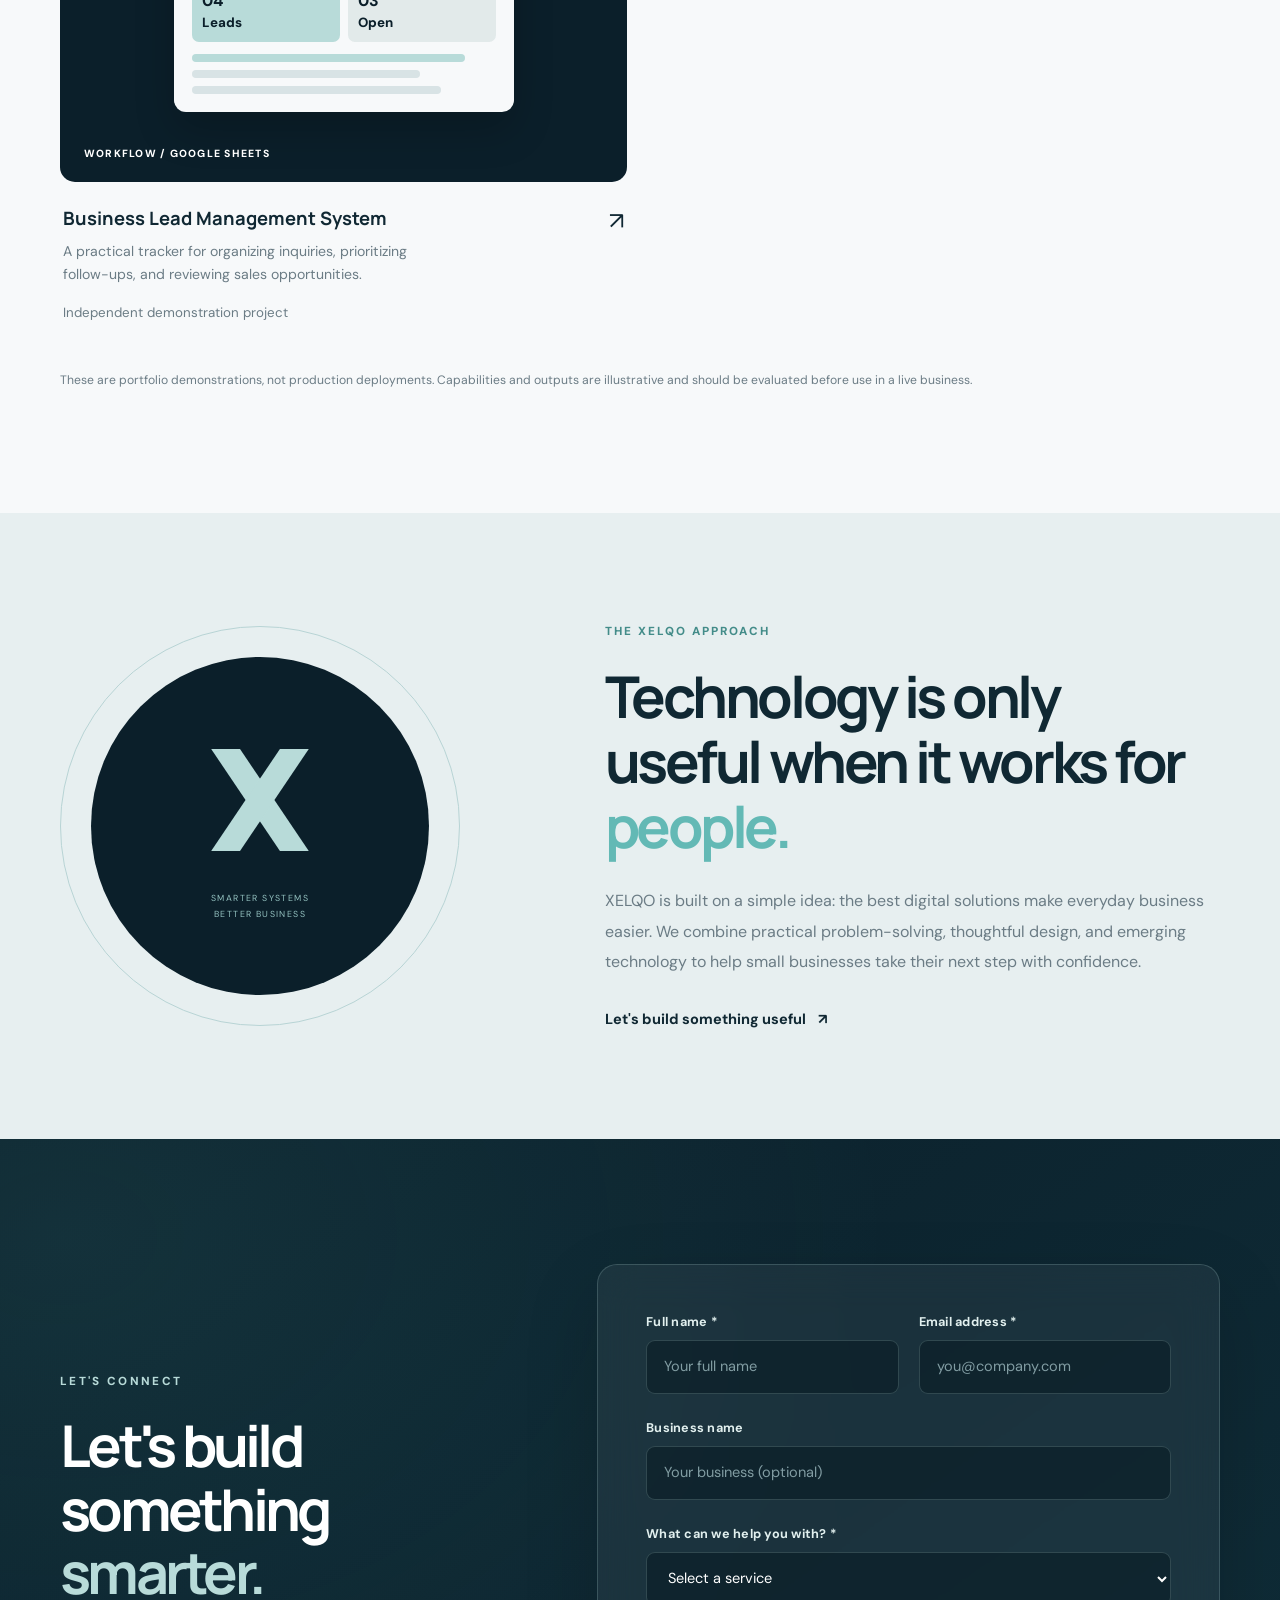
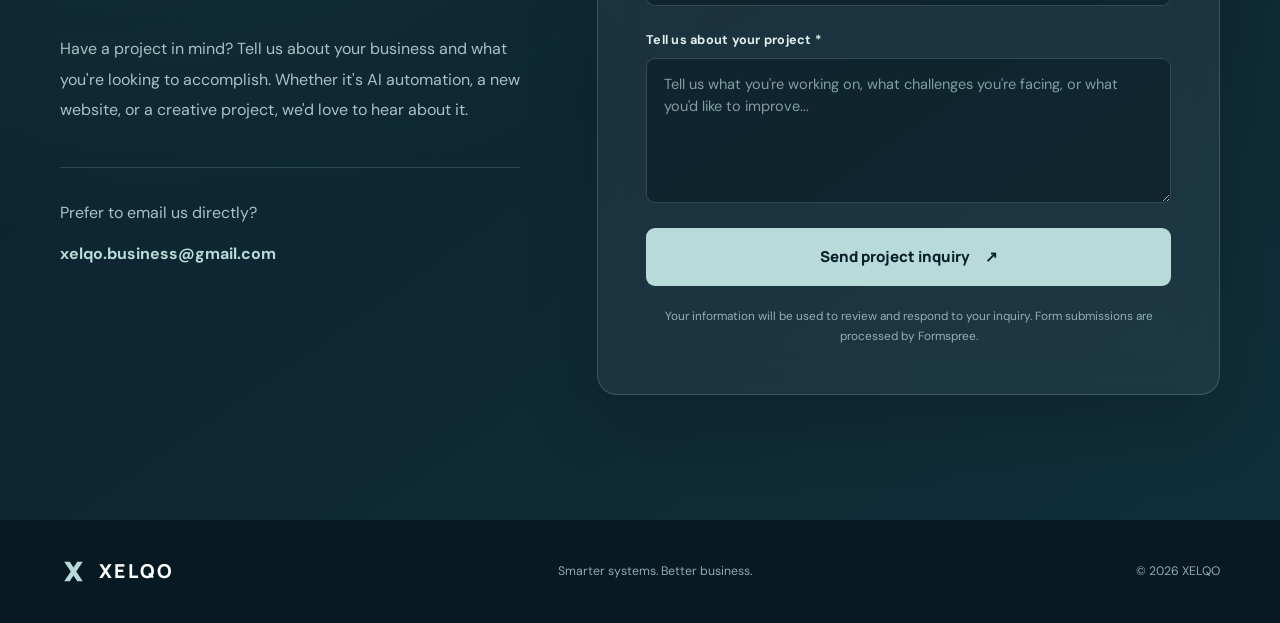
==== commit e891d4f3: "Link support ticket portfolio card to case study" ====
--- a/index.html
+++ b/index.html
@@ -300,8 +300,7 @@
           </a>
 
           <a class="work-card"
-             href="https://support-ticket-triage-assistant-ap6jzzahpvxqcydepzmkc3.streamlit.app/"
-             target="_blank" rel="noopener noreferrer">
+             href="case-study-support-ticket-triage.html">
 
             <div class="work-visual visual-support">
               <div class="ticket-stack">
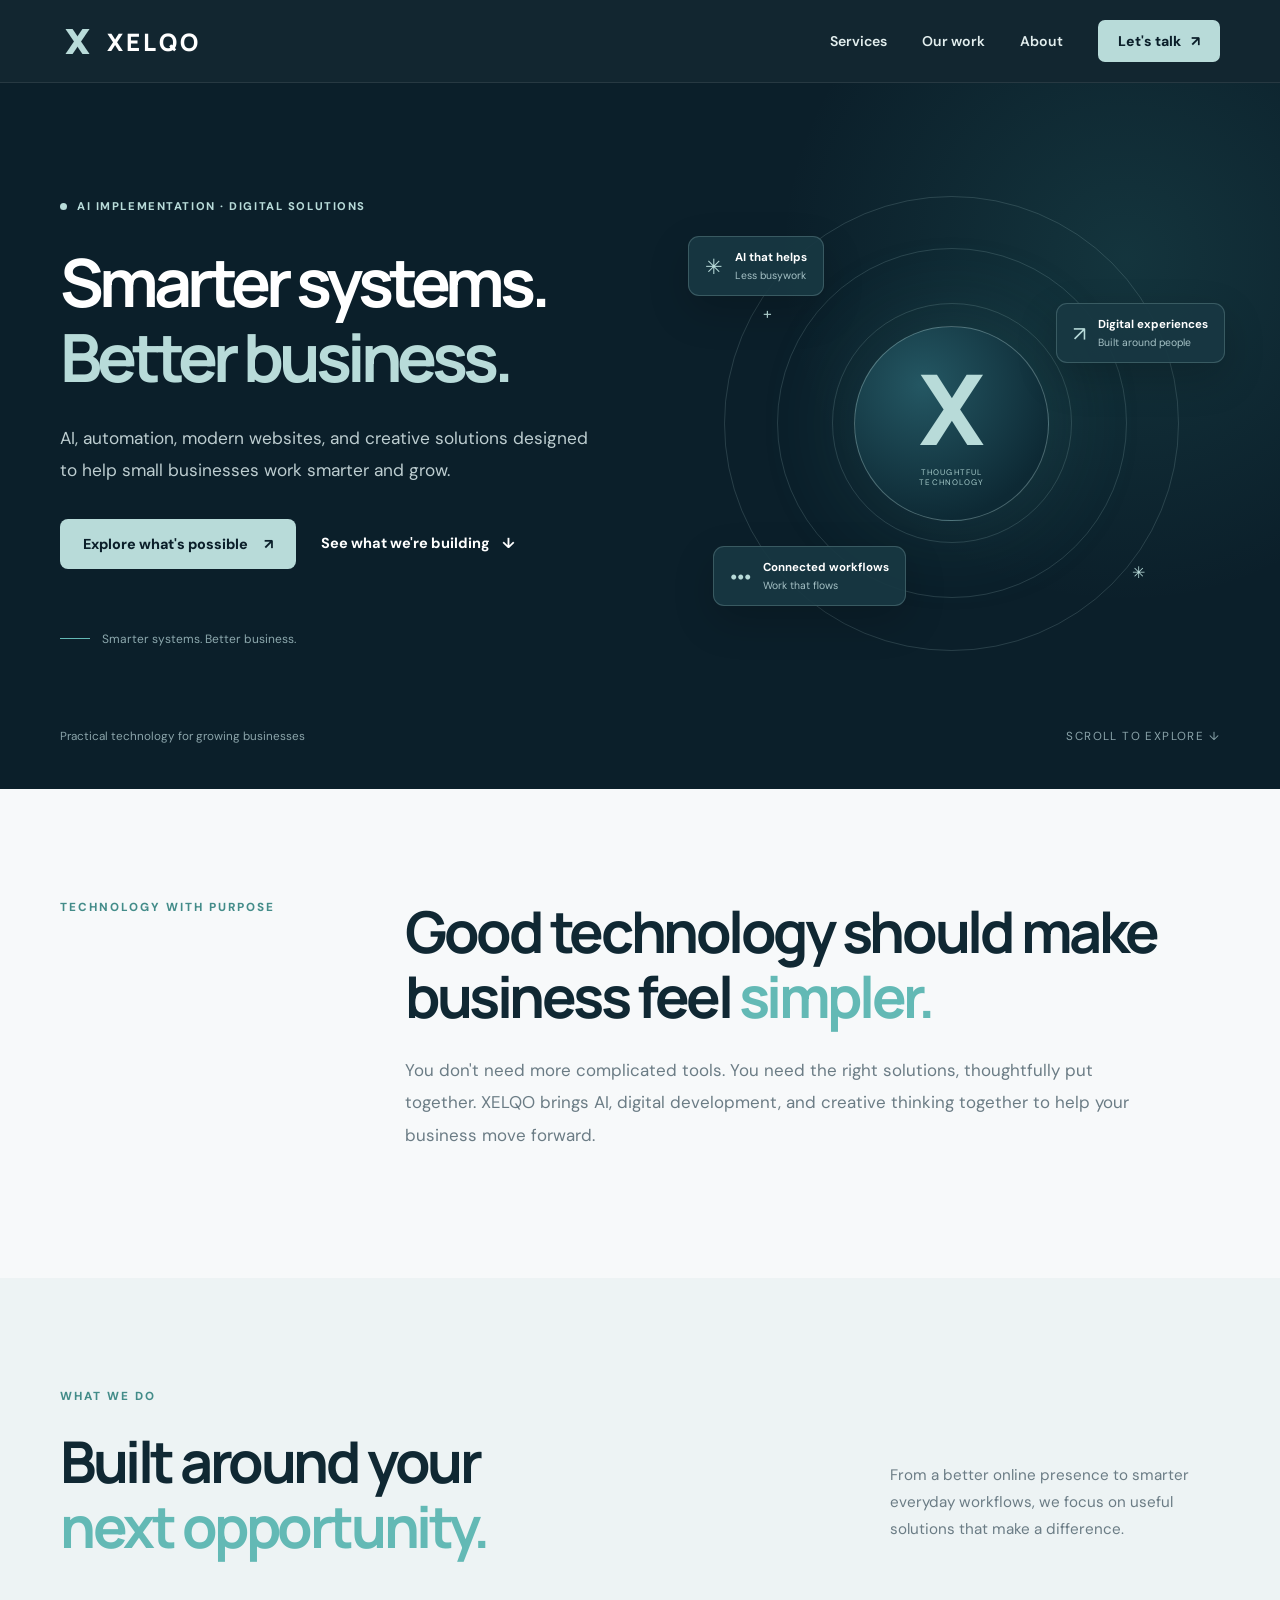
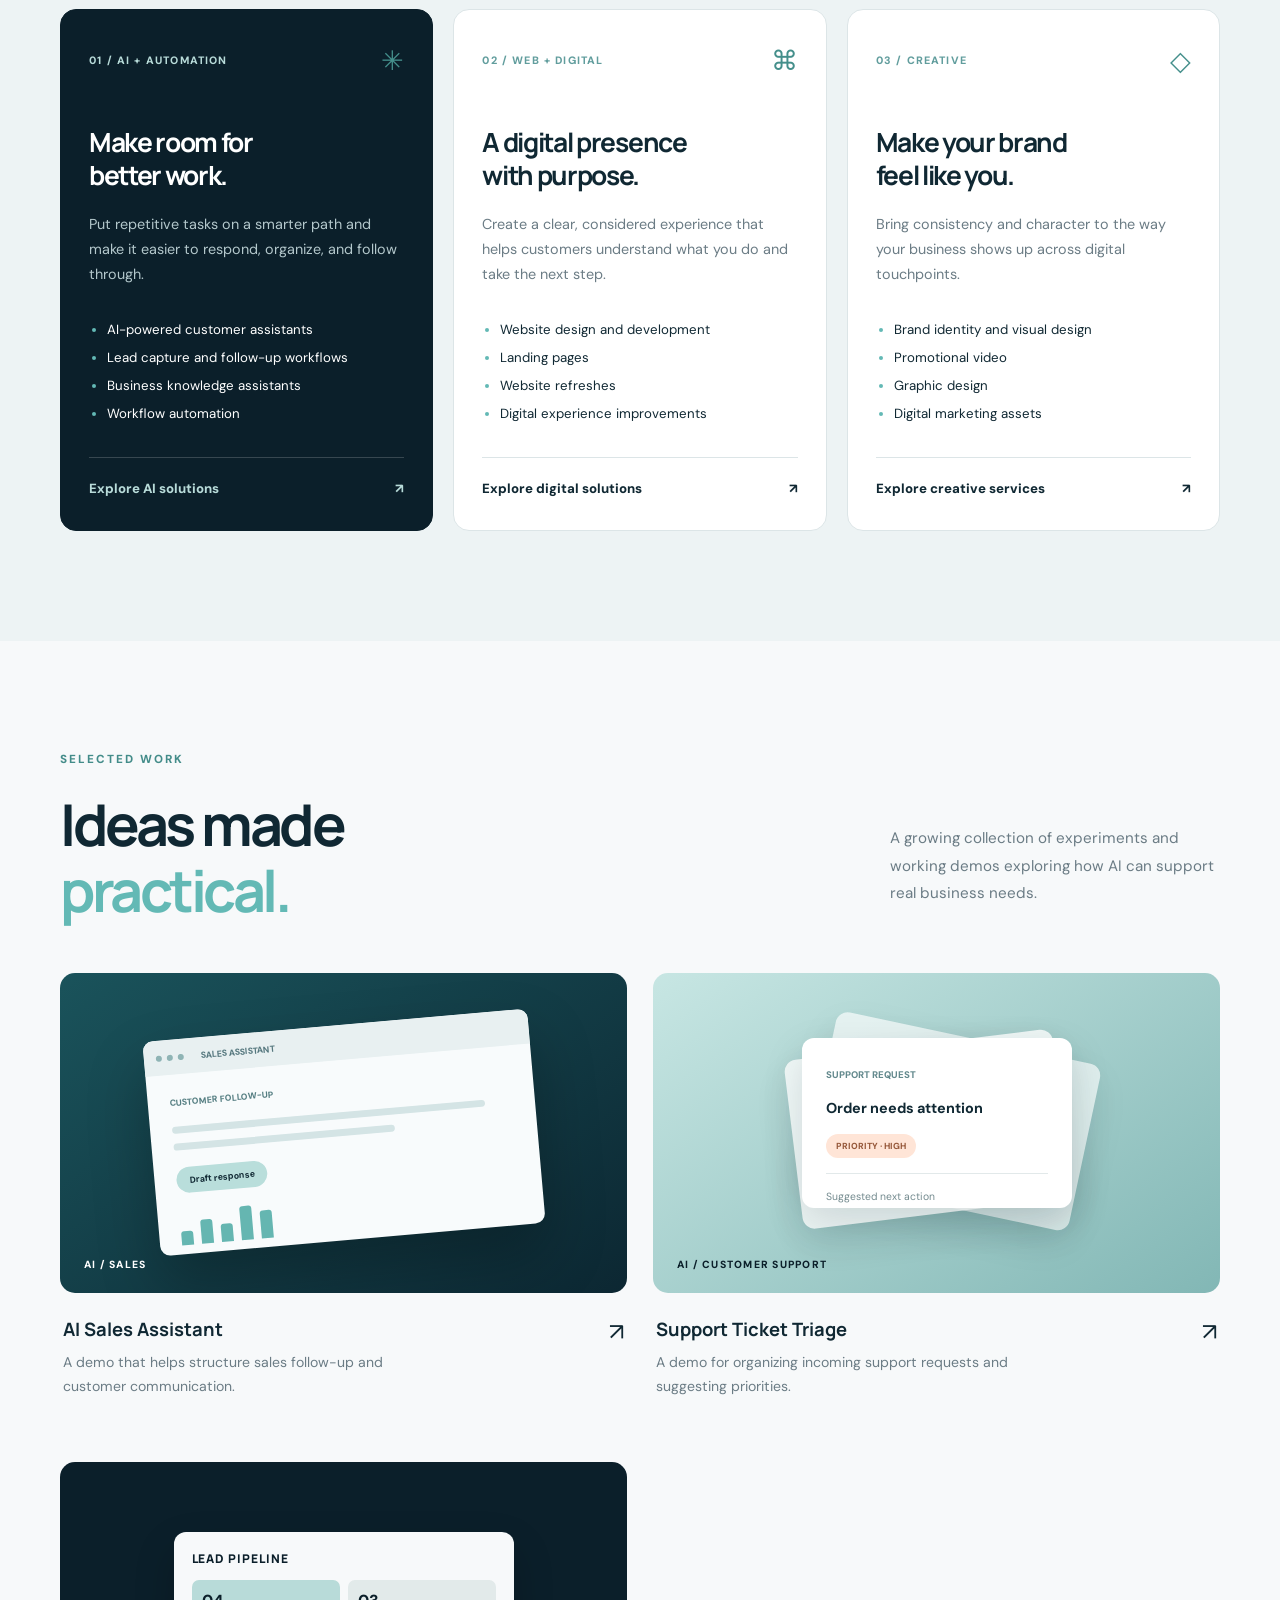
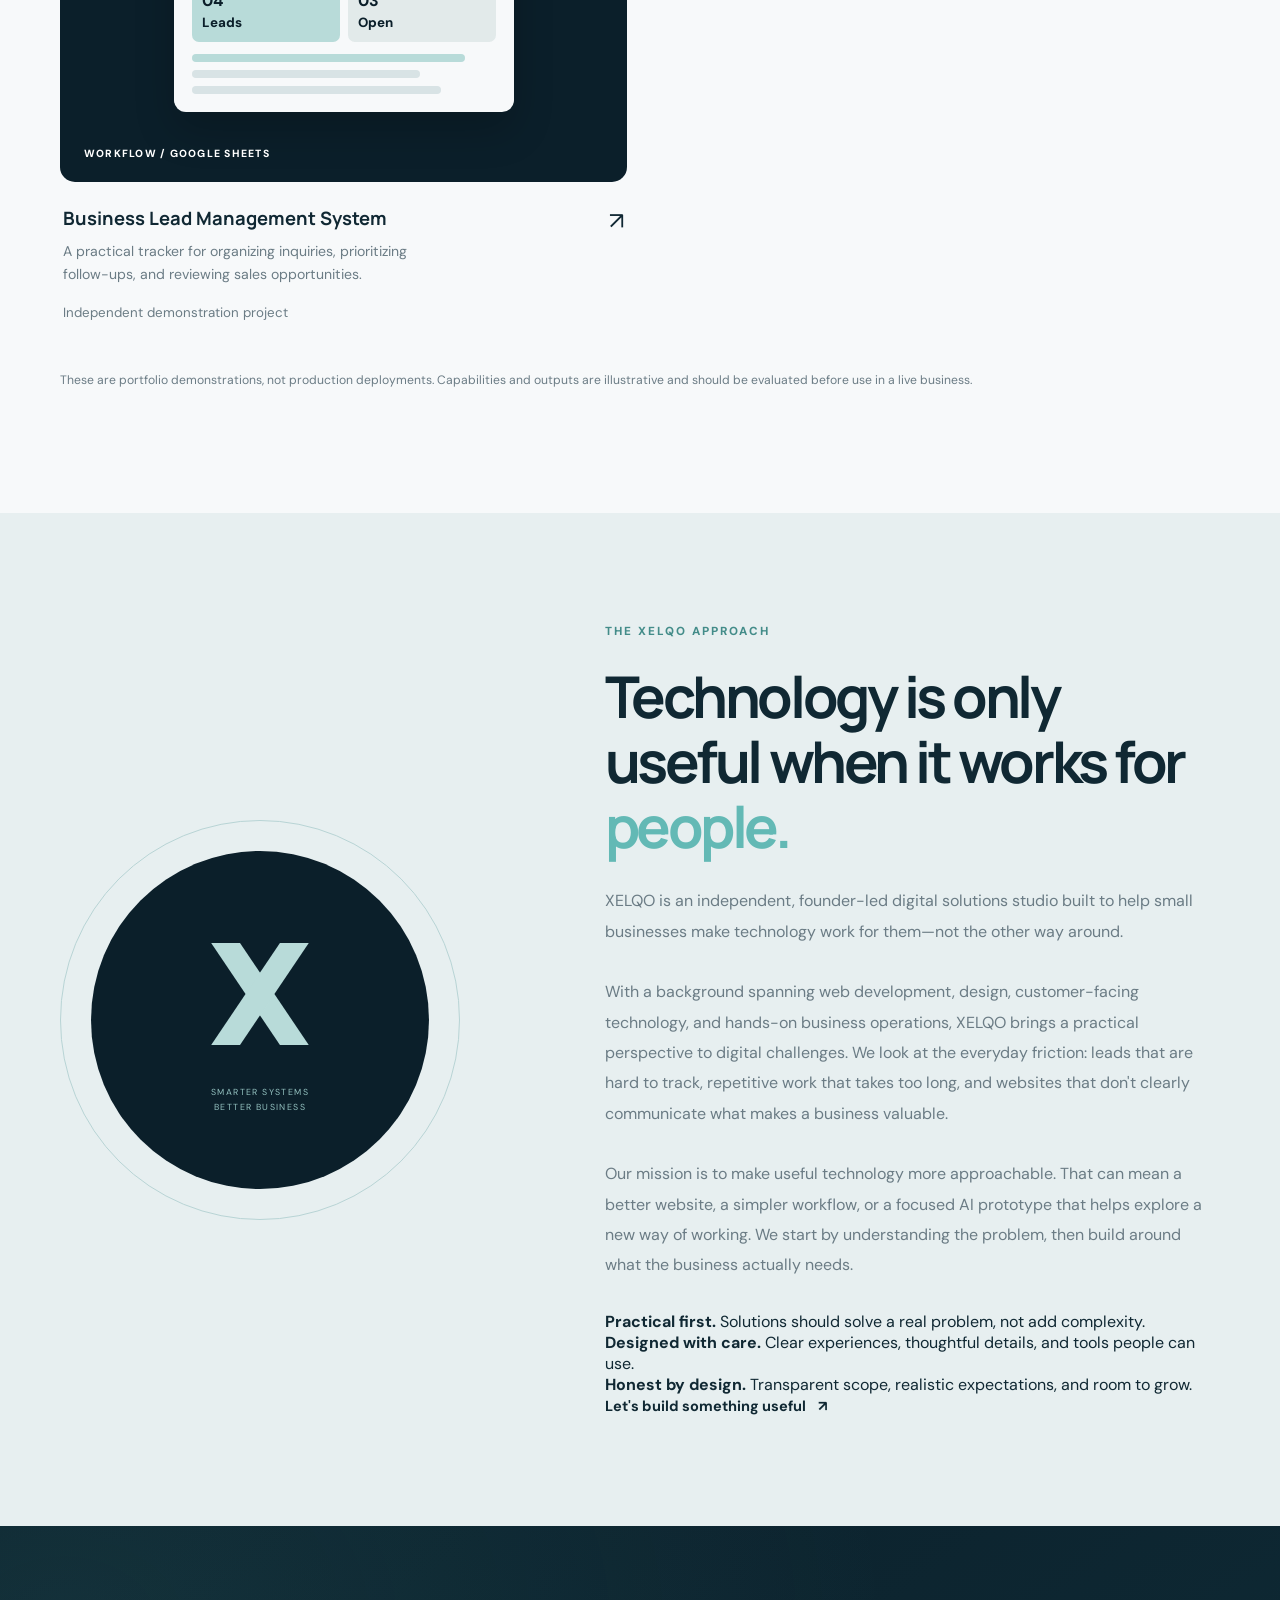
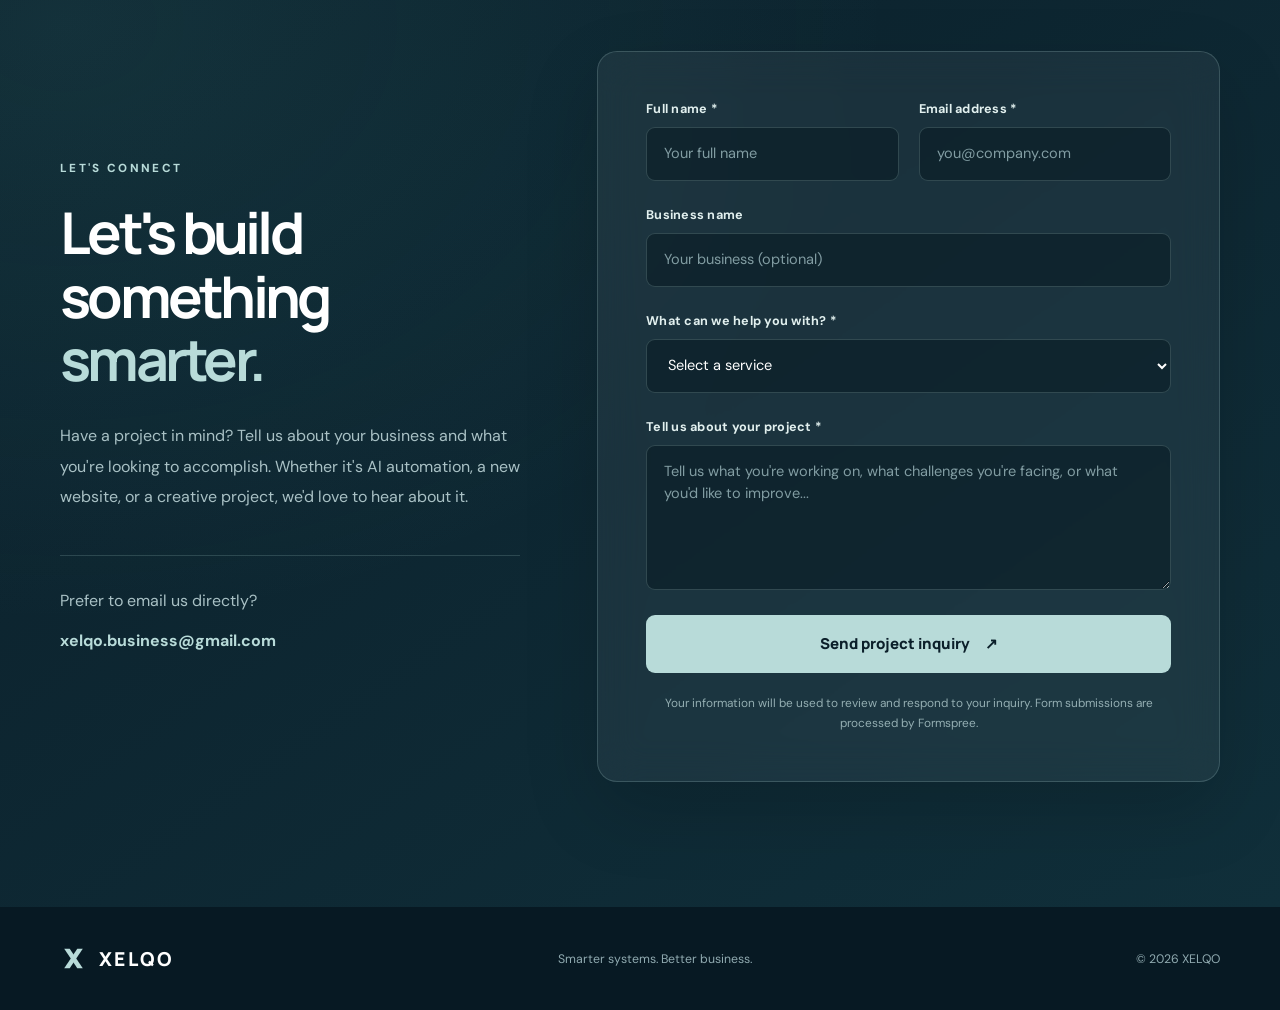
==== commit e6e0ff53: "Expand About section with founder-led mission and principles" ====
--- a/index.html
+++ b/index.html
@@ -369,12 +369,41 @@
             for <em>people.</em>
           </h2>
           <p>
-            XELQO is built on a simple idea: the best digital
-            solutions make everyday business easier. We combine
-            practical problem-solving, thoughtful design, and
-            emerging technology to help small businesses take
-            their next step with confidence.
-          </p>
+            XELQO is an independent, founder-led digital solutions
+            studio built to help small businesses make technology
+            work for them—not the other way around.
+          </p>
+          <p>
+            With a background spanning web development, design,
+            customer-facing technology, and hands-on business
+            operations, XELQO brings a practical perspective to
+            digital challenges. We look at the everyday friction:
+            leads that are hard to track, repetitive work that
+            takes too long, and websites that don't clearly
+            communicate what makes a business valuable.
+          </p>
+          <p>
+            Our mission is to make useful technology more
+            approachable. That can mean a better website, a
+            simpler workflow, or a focused AI prototype that
+            helps explore a new way of working. We start by
+            understanding the problem, then build around what
+            the business actually needs.
+          </p>
+          <div class="about-principles" aria-label="Our guiding principles">
+            <div class="about-principle">
+              <strong>Practical first.</strong>
+              <span>Solutions should solve a real problem, not add complexity.</span>
+            </div>
+            <div class="about-principle">
+              <strong>Designed with care.</strong>
+              <span>Clear experiences, thoughtful details, and tools people can use.</span>
+            </div>
+            <div class="about-principle">
+              <strong>Honest by design.</strong>
+              <span>Transparent scope, realistic expectations, and room to grow.</span>
+            </div>
+          </div>
           <a class="text-link" href="#contact">
             Let's build something useful <span>↗</span>
           </a>
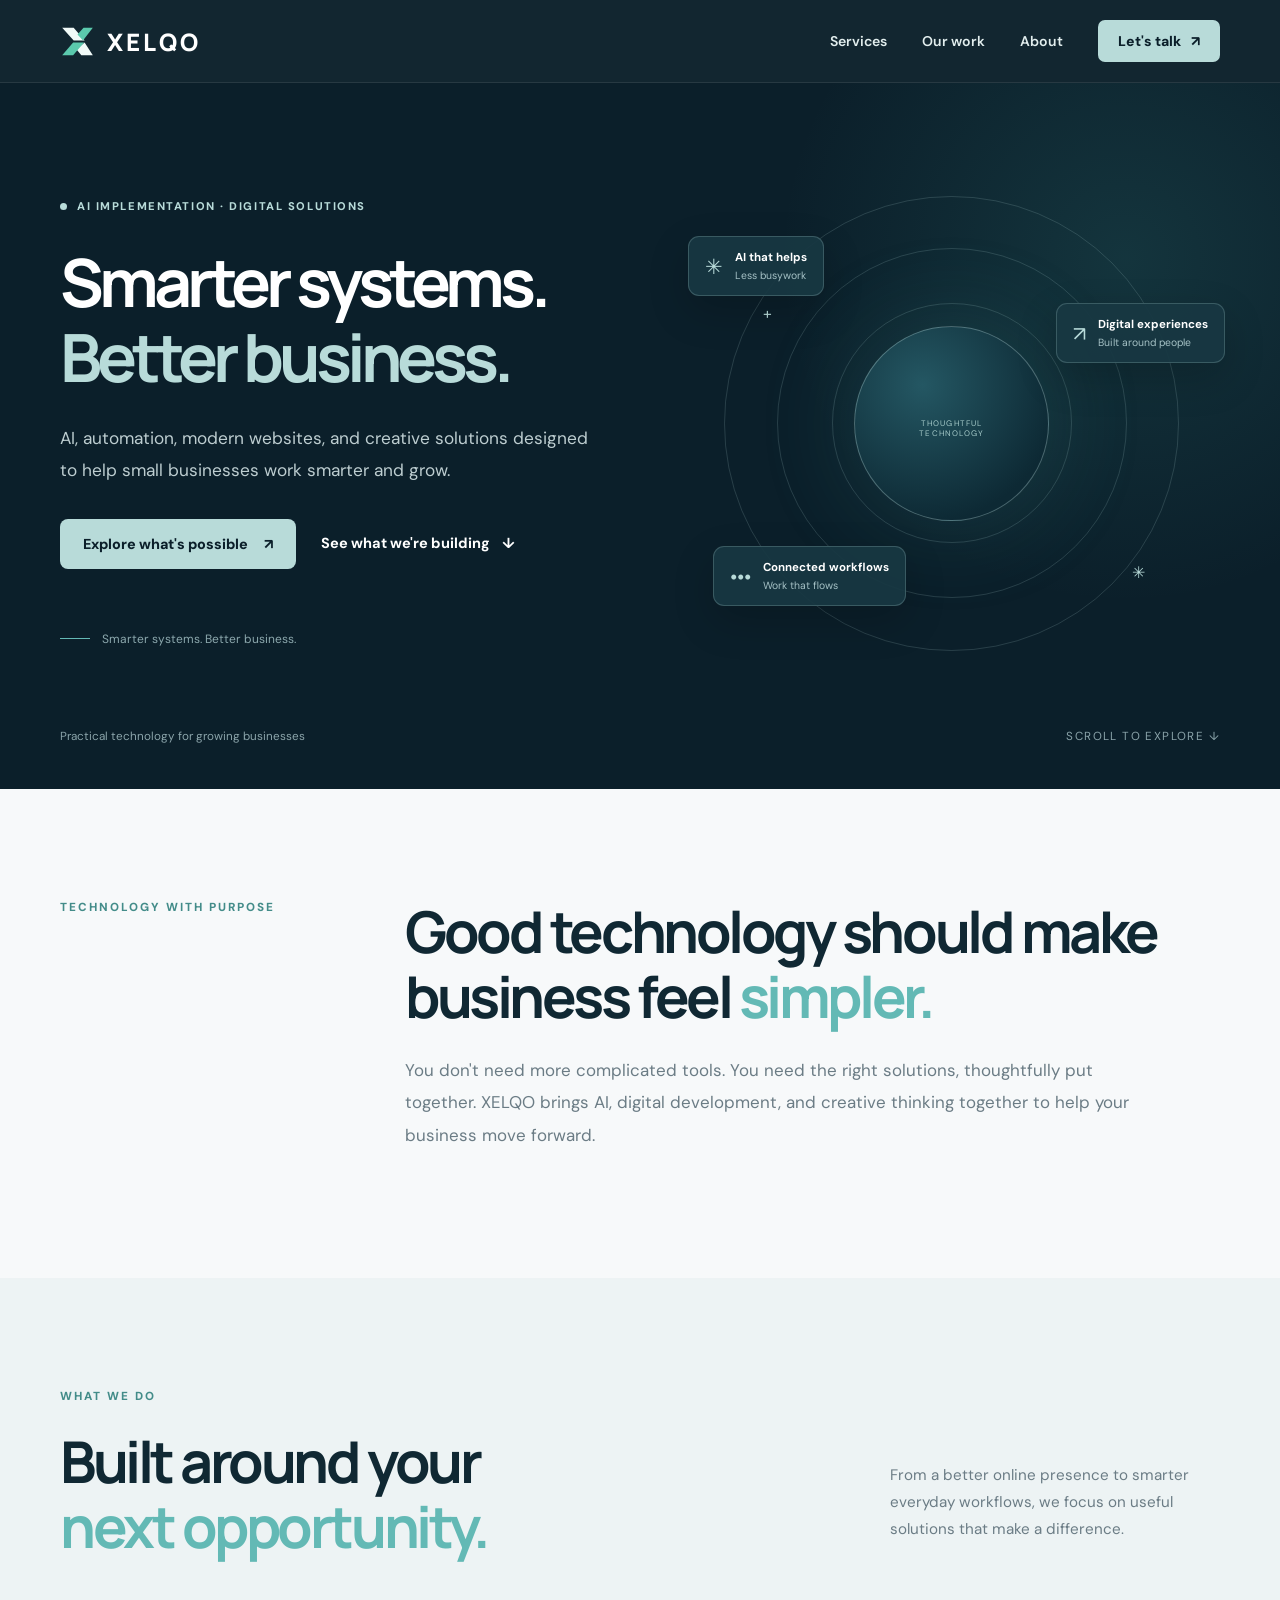
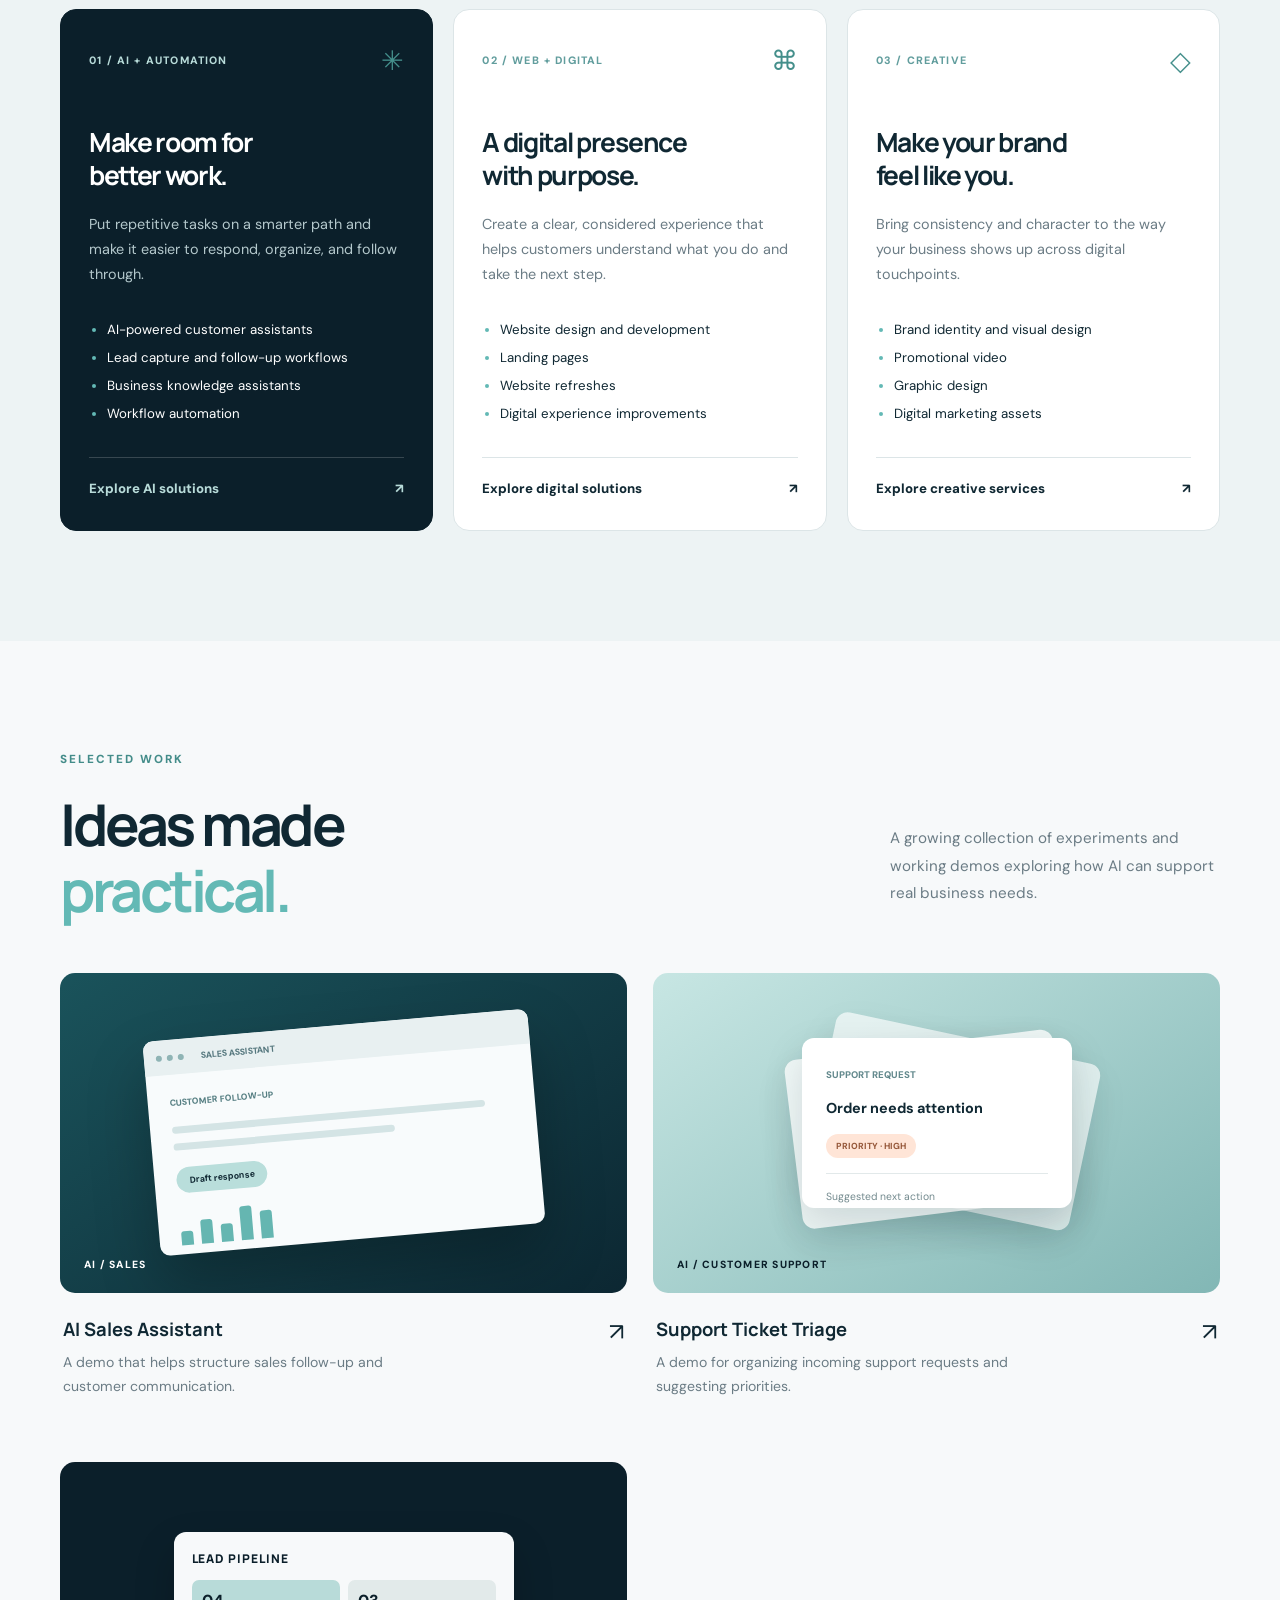
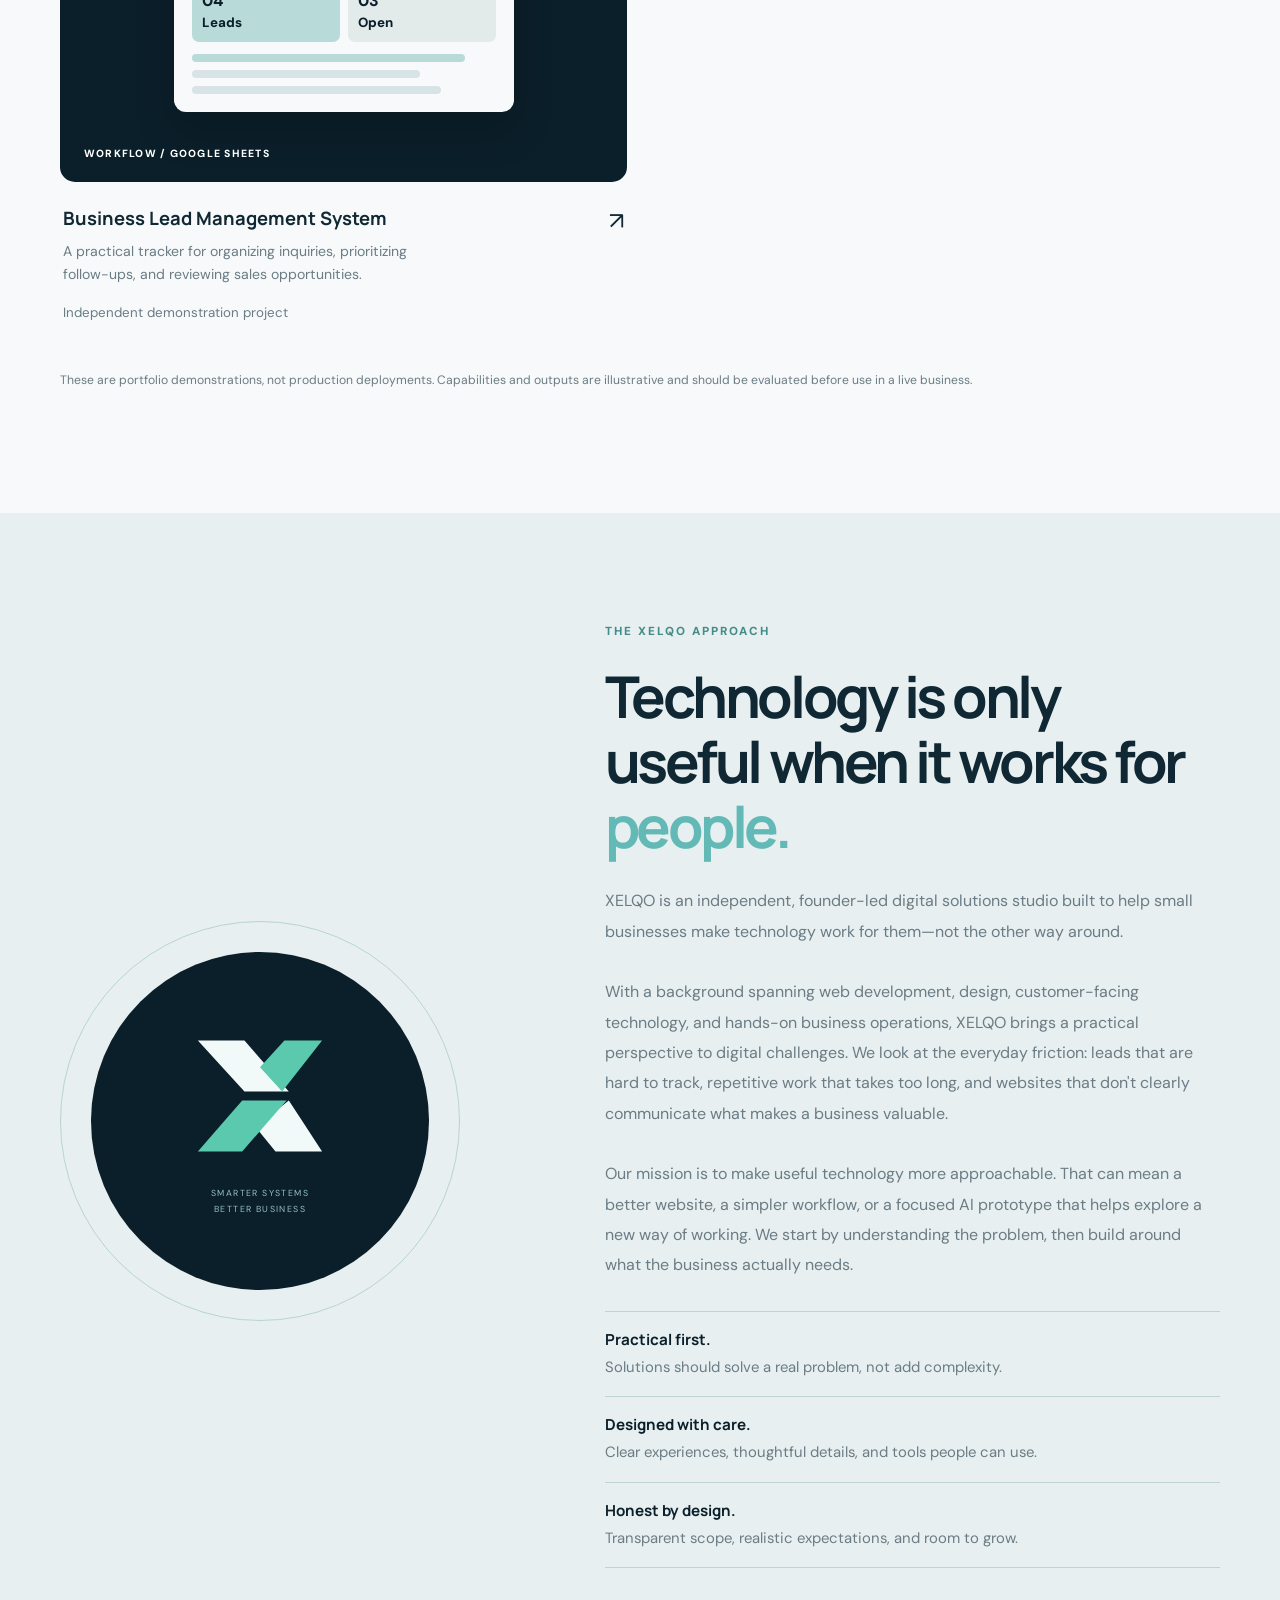
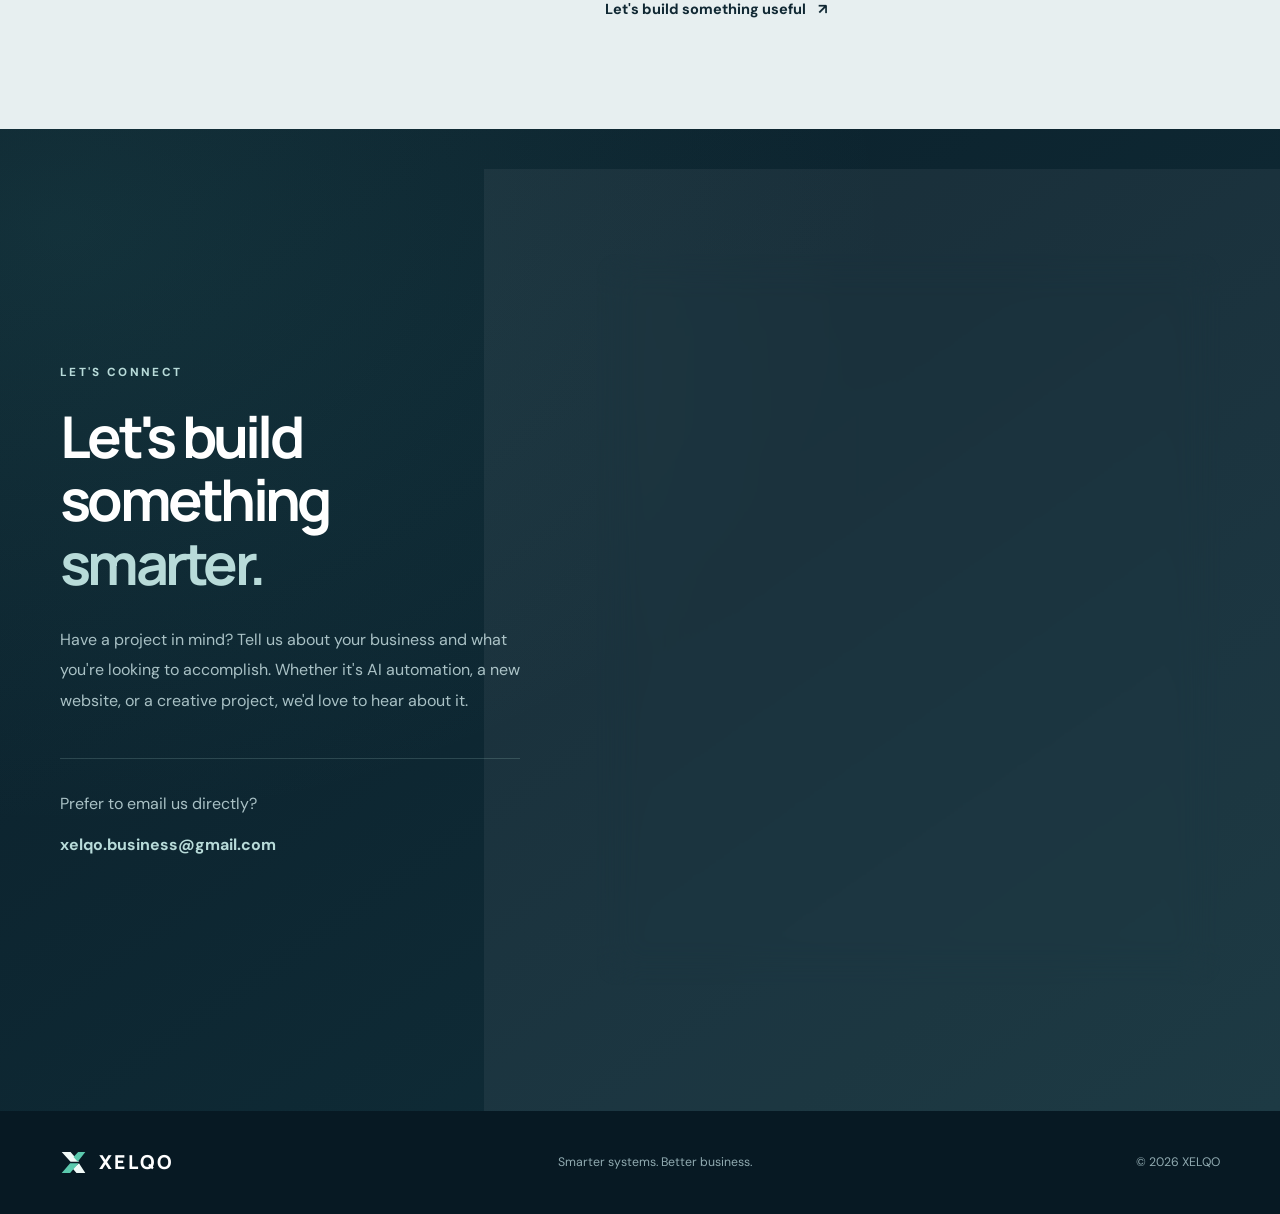
==== commit 527042b7: "Refresh XELQO branding with new geometric logo" ====
--- a/index.html
+++ b/index.html
@@ -12,7 +12,7 @@
   <link rel="preconnect" href="https://fonts.gstatic.com" crossorigin>
   <link href="https://fonts.googleapis.com/css2?family=DM+Sans:wght@400;500;600;700&family=Manrope:wght@400;500;600;700;800&display=swap" rel="stylesheet">
   <link rel="icon" type="image/svg+xml" href="favicon.svg">
-  <link rel="stylesheet" href="styles.css?v=3">
+  <link rel="stylesheet" href="styles.css?v=4">
 </head>
 
 <body>
@@ -21,12 +21,9 @@
     <nav class="nav container" aria-label="Main navigation">
       <a class="brand" href="#home" aria-label="XELQO home">
         <span class="brand-mark" aria-hidden="true">
-          <svg viewBox="0 0 64 64" focusable="false">
-            <path d="M10 9 H23 L54 55 H41 Z"/>
-            <path d="M41 9 H54 L23 55 H10 Z"/>
-          </svg>
+          <svg viewBox="0 0 64 64" focusable="false"><path fill="#F1FAF8" d="M4 7h21l20 23H25z M45 34l15 23H39L30 46z"/><path fill="#5BC9AD" d="M43 7h17L42 30 32 19z M24 34h20L24 57H4z"/></svg>
         </span>
-        <span>XELQO</span>
+        <span class="brand-wordmark">XELQO</span>
       </a>
 
       <button class="menu-toggle" type="button"
@@ -93,7 +90,7 @@
           <div class="orbit orbit-three"></div>
 
           <div class="art-core">
-            <span class="core-symbol">X</span>
+            <span class="core-symbol" aria-label="XELQO symbol"><svg viewBox="0 0 64 64" focusable="false"><path fill="#F1FAF8" d="M4 7h21l20 23H25z M45 34l15 23H39L30 46z"/><path fill="#5BC9AD" d="M43 7h17L42 30 32 19z M24 34h20L24 57H4z"/></svg></span>
             <span class="core-caption">
               THOUGHTFUL<br>TECHNOLOGY
             </span>
@@ -354,10 +351,7 @@
       <div class="container about-grid">
         <div class="about-mark">
           <div class="about-mark-inner">
-            <svg viewBox="0 0 64 64" aria-hidden="true">
-              <path d="M10 9 H23 L54 55 H41 Z"/>
-              <path d="M41 9 H54 L23 55 H10 Z"/>
-            </svg>
+            <svg viewBox="0 0 64 64" aria-hidden="true"><path fill="#F1FAF8" d="M4 7h21l20 23H25z M45 34l15 23H39L30 46z"/><path fill="#5BC9AD" d="M43 7h17L42 30 32 19z M24 34h20L24 57H4z"/></svg>
             <small>SMARTER SYSTEMS<br>BETTER BUSINESS</small>
           </div>
         </div>
@@ -537,12 +531,9 @@
     <div class="container footer-inner">
       <a class="brand brand-footer" href="#home">
         <span class="brand-mark" aria-hidden="true">
-          <svg viewBox="0 0 64 64" focusable="false">
-            <path d="M10 9 H23 L54 55 H41 Z"/>
-            <path d="M41 9 H54 L23 55 H10 Z"/>
-          </svg>
+          <svg viewBox="0 0 64 64" focusable="false"><path fill="#F1FAF8" d="M4 7h21l20 23H25z M45 34l15 23H39L30 46z"/><path fill="#5BC9AD" d="M43 7h17L42 30 32 19z M24 34h20L24 57H4z"/></svg>
         </span>
-        <span>XELQO</span>
+        <span class="brand-wordmark">XELQO</span>
       </a>
 
       <span>Smarter systems. Better business.</span>
--- a/styles.css
+++ b/styles.css
@@ -899,6 +899,29 @@
   line-height: 1.9;
   font-size: 1rem;
   margin-bottom: 30px;
+}
+
+.about-principles {
+  display: grid;
+  gap: 0;
+  margin: 6px 0 30px;
+  border-top: 1px solid #bfd2d5;
+}
+.about-principle {
+  display: grid;
+  gap: 5px;
+  padding: 17px 0;
+  border-bottom: 1px solid #bfd2d5;
+}
+.about-principle strong {
+  color: var(--navy);
+  font-family: "Manrope", sans-serif;
+  font-size: 0.95rem;
+}
+.about-principle span {
+  color: var(--slate);
+  line-height: 1.65;
+  font-size: 0.93rem;
 }
 
 /* ==========================================
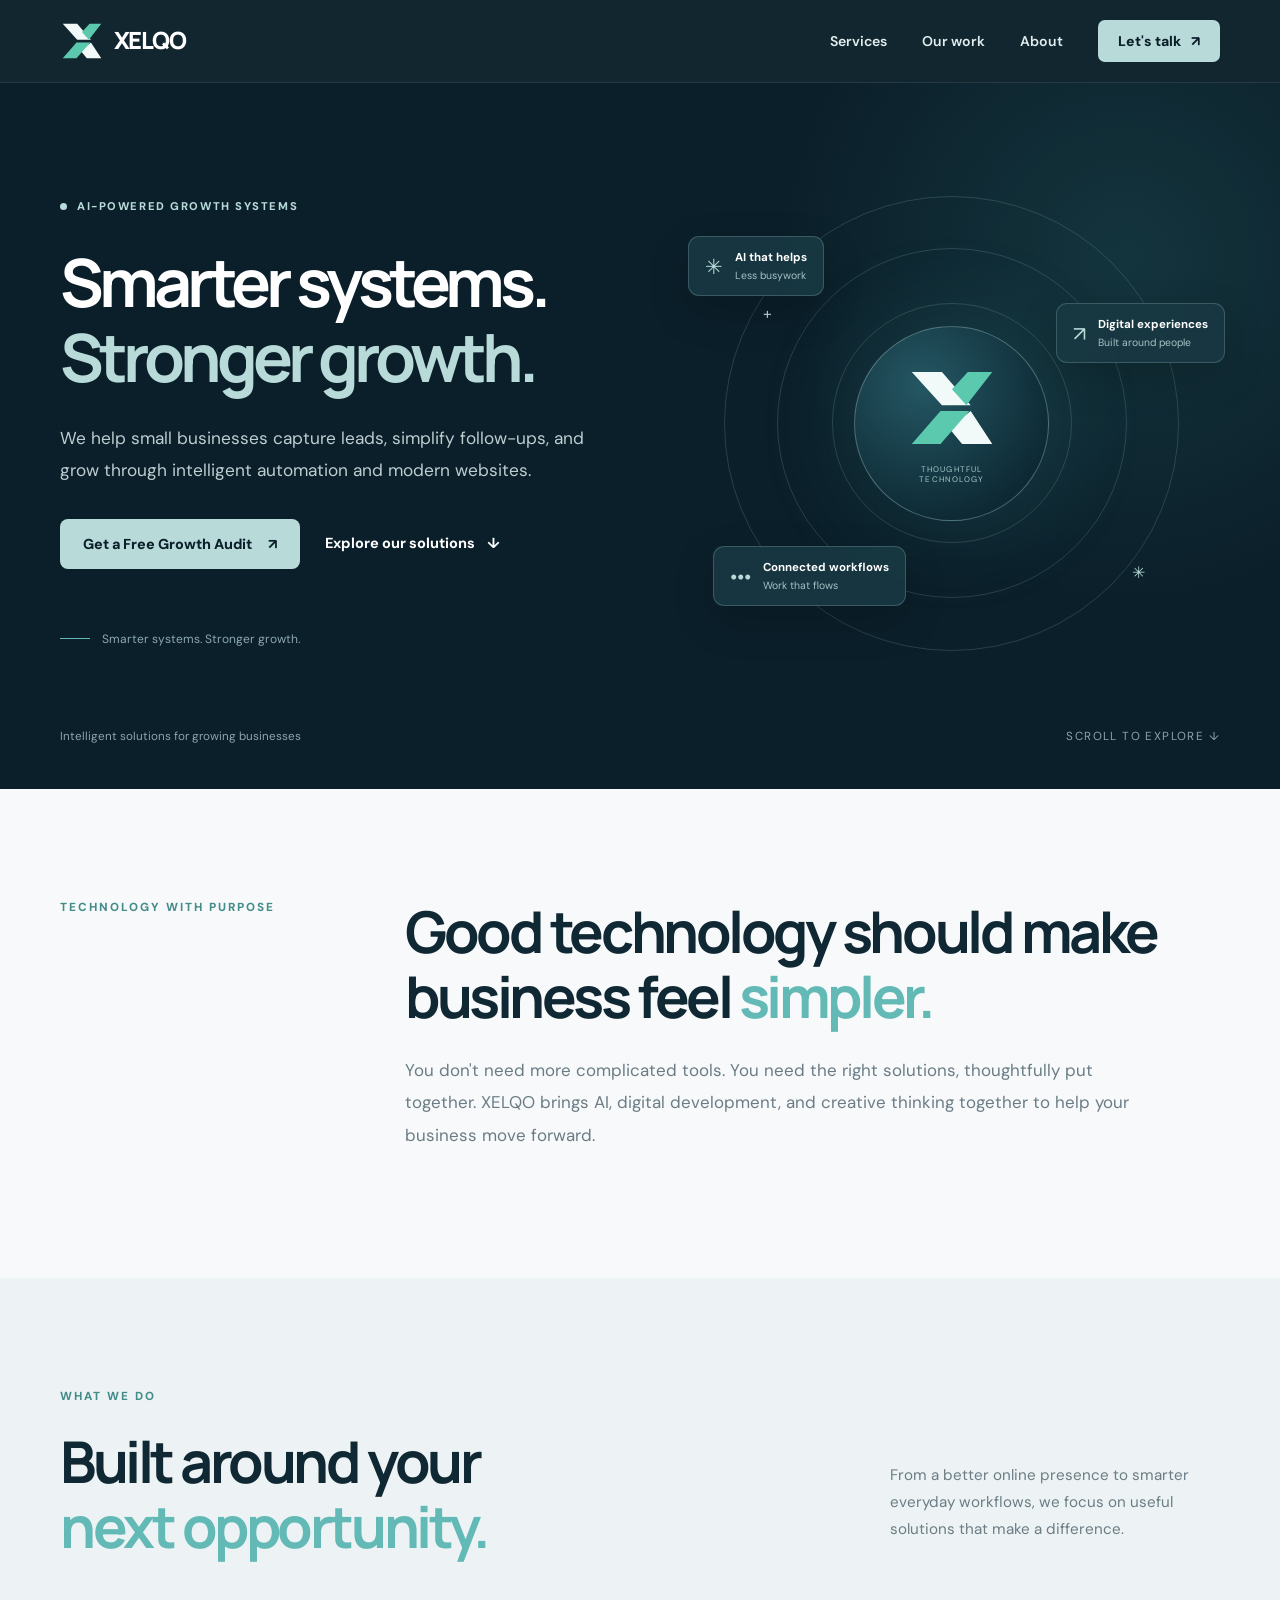
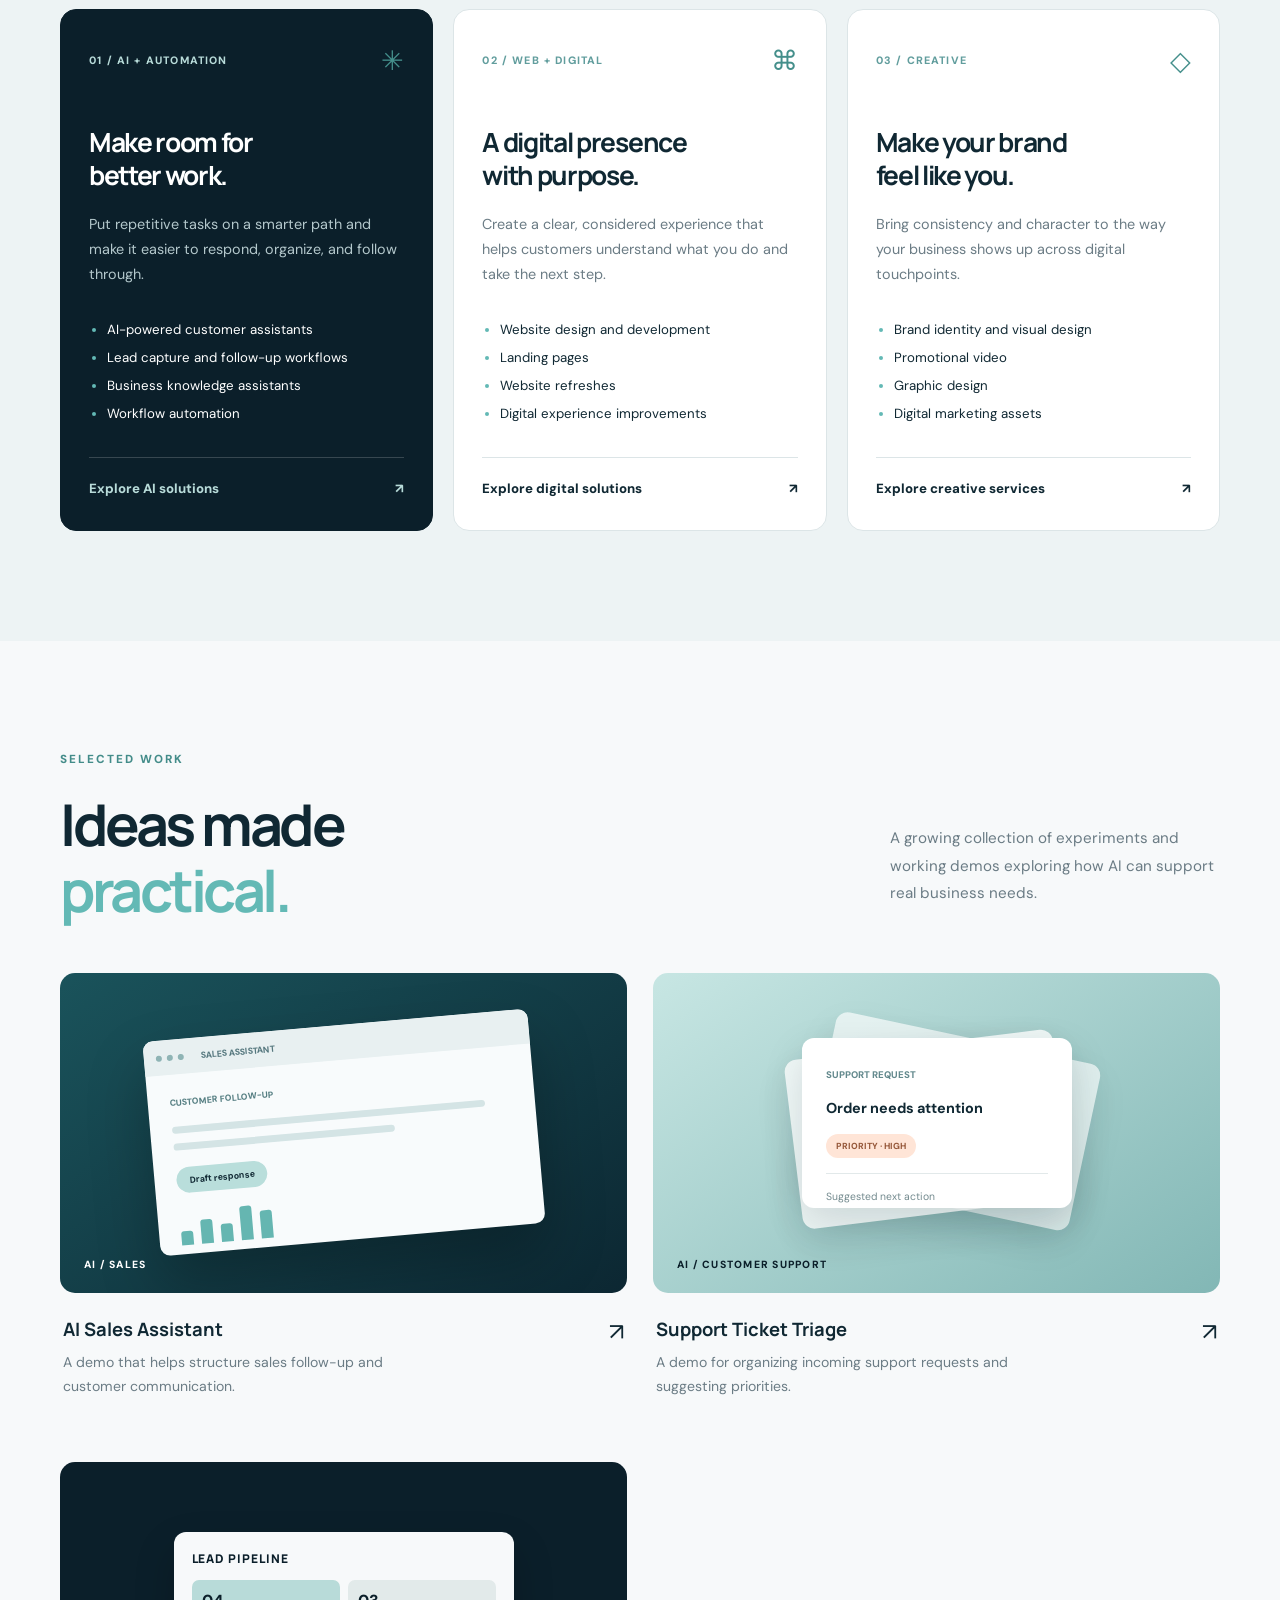
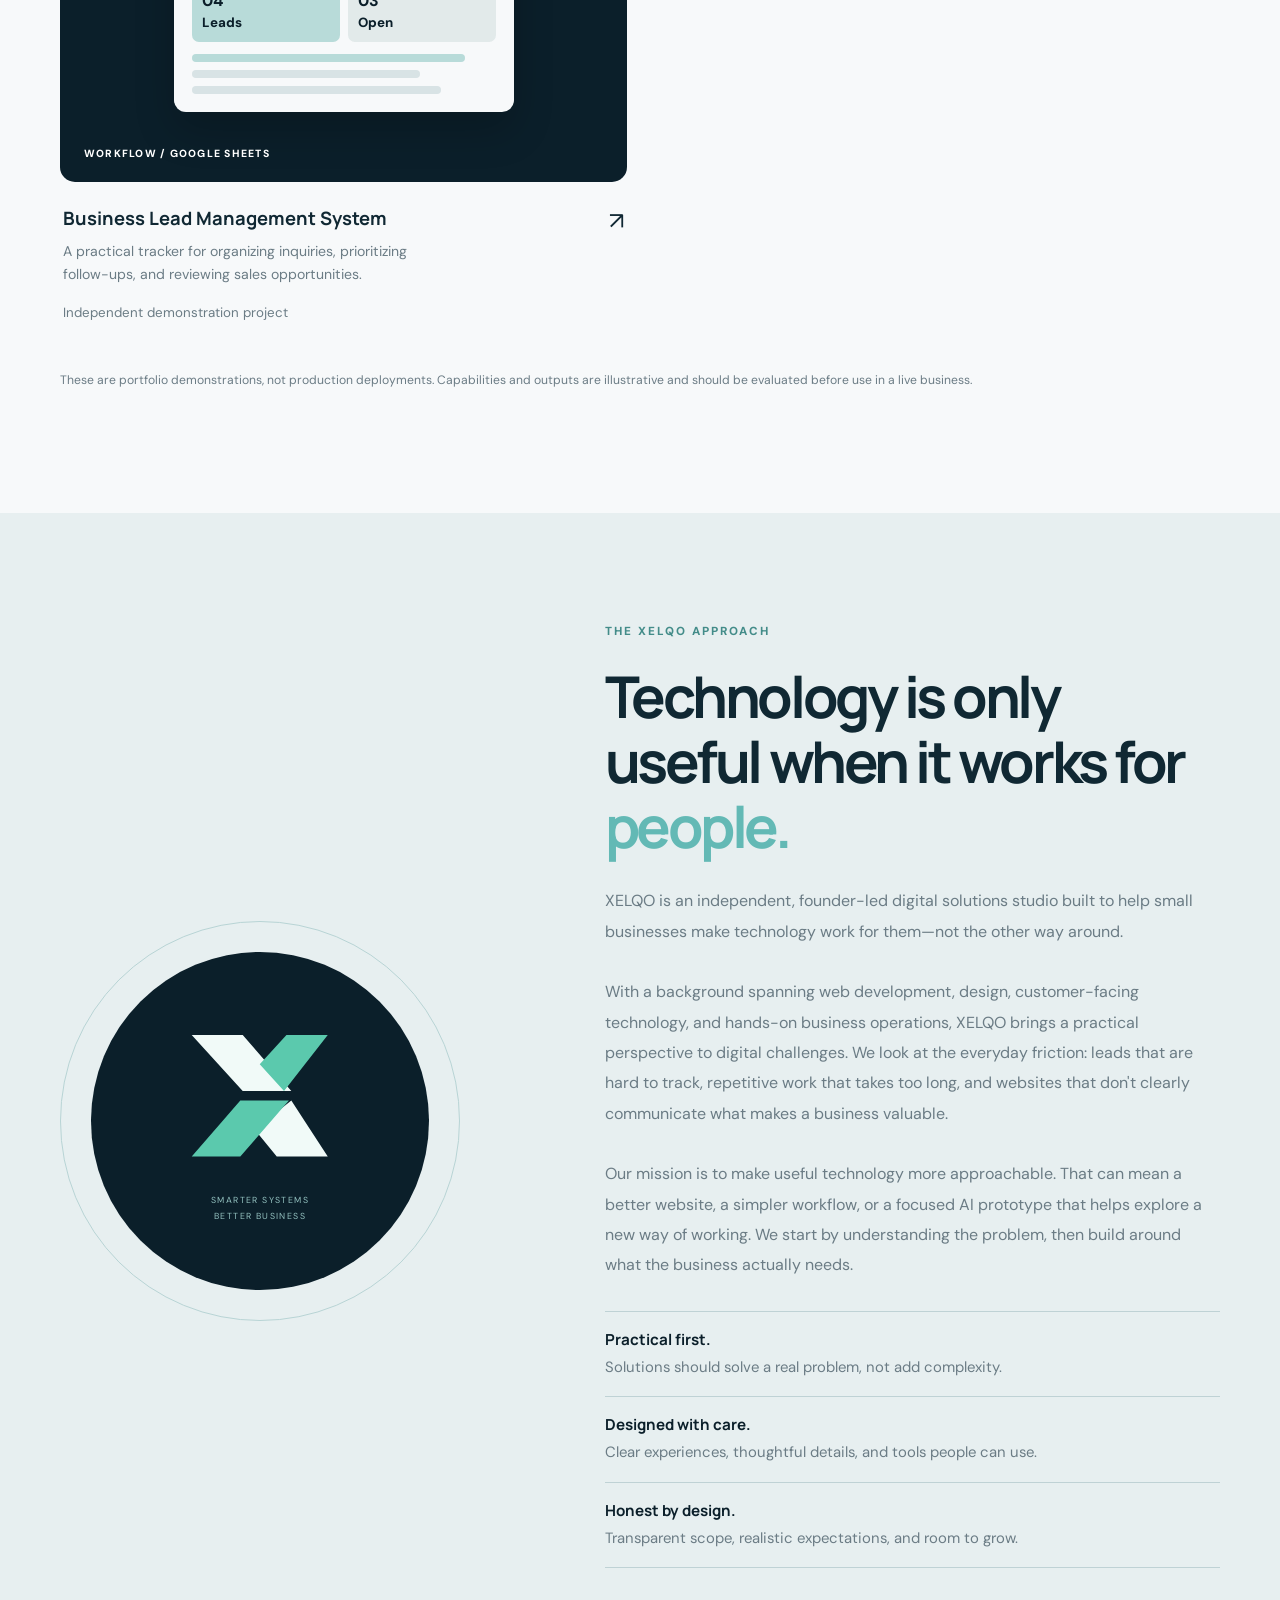
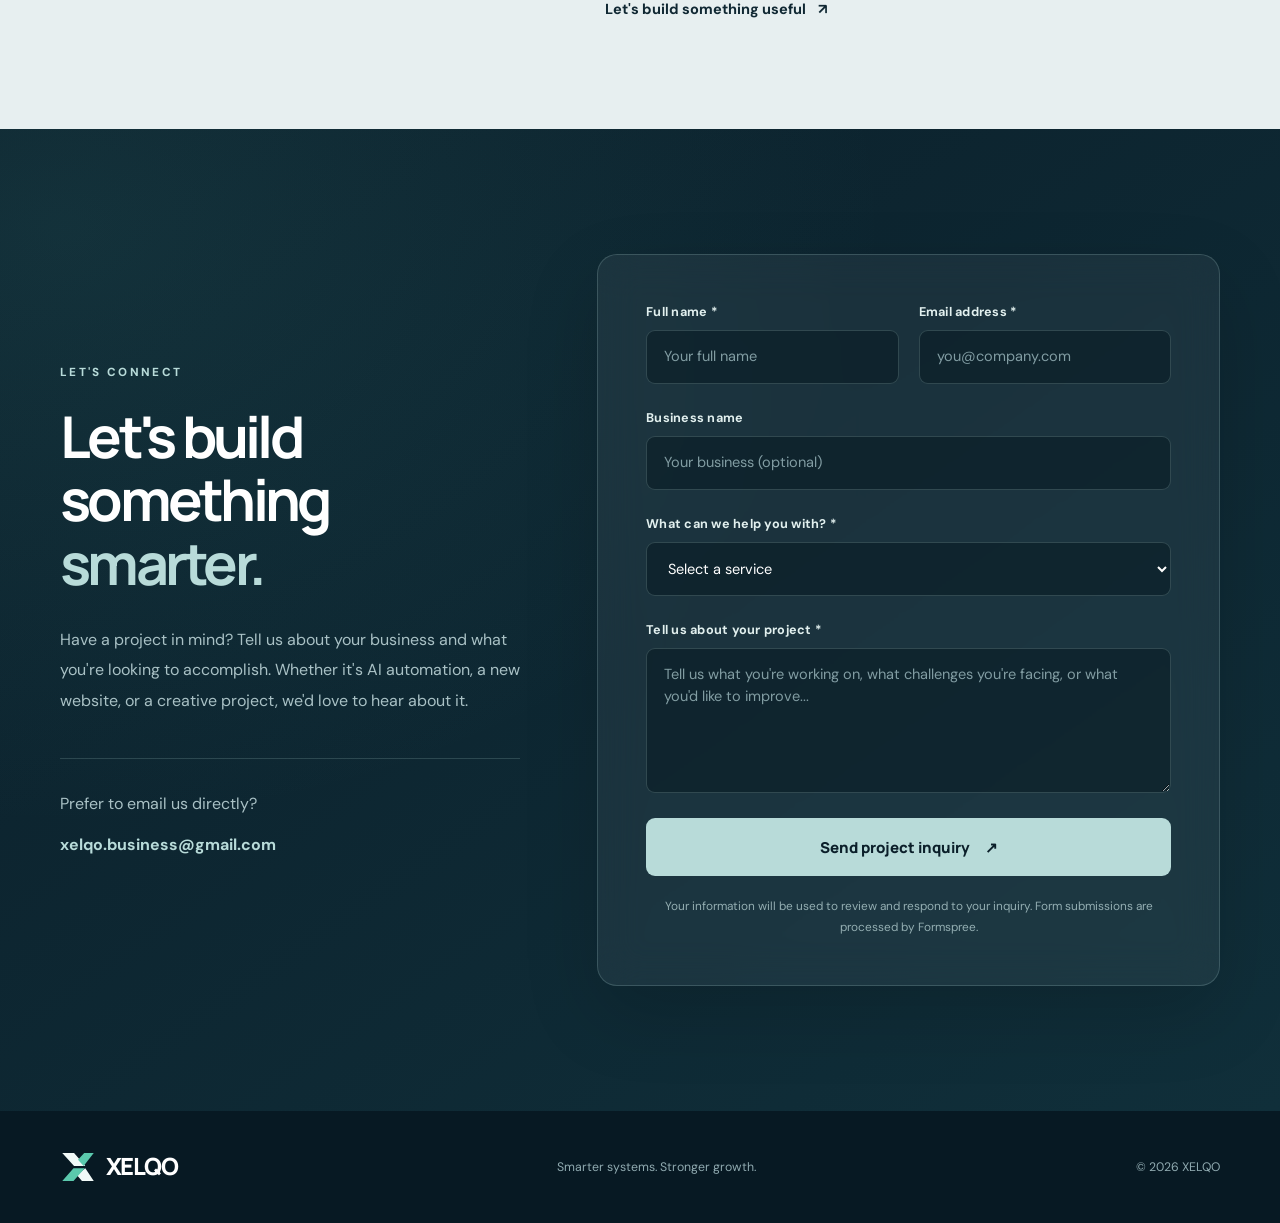
==== commit aa061b3e: "Revise SEO meta tags and update text for clarity Updated the meta description and title for better S" ====
--- a/index.html
+++ b/index.html
@@ -5,8 +5,8 @@
   <meta charset="UTF-8">
   <meta name="viewport" content="width=device-width, initial-scale=1.0">
   <meta name="theme-color" content="#0B1F2A">
-  <meta name="description" content="XELQO helps small businesses work smarter through AI, automation, modern websites, and creative digital solutions.">
-  <title>XELQO | Smarter systems. Better business.</title>
+  <meta name="description" content="XELQO helps small businesses capture leads, streamline customer follow-ups, and grow through AI-powered automation and modern websites.">
+  <title>XELQO | Smarter Systems. Stronger Growth.</title>
 
   <link rel="preconnect" href="https://fonts.googleapis.com">
   <link rel="preconnect" href="https://fonts.gstatic.com" crossorigin>
@@ -21,7 +21,10 @@
     <nav class="nav container" aria-label="Main navigation">
       <a class="brand" href="#home" aria-label="XELQO home">
         <span class="brand-mark" aria-hidden="true">
-          <svg viewBox="0 0 64 64" focusable="false"><path fill="#F1FAF8" d="M4 7h21l20 23H25z M45 34l15 23H39L30 46z"/><path fill="#5BC9AD" d="M43 7h17L42 30 32 19z M24 34h20L24 57H4z"/></svg>
+          <svg viewBox="0 0 64 64" focusable="false">
+            <path fill="#F1FAF8" d="M4 7h21l20 23H25z M45 34l15 23H39L30 46z"/>
+            <path fill="#5BC9AD" d="M43 7h17L42 30 32 19z M24 34h20L24 57H4z"/>
+          </svg>
         </span>
         <span class="brand-wordmark">XELQO</span>
       </a>
@@ -53,34 +56,34 @@
         <div class="hero-copy">
           <div class="eyebrow">
             <span class="eyebrow-dot"></span>
-            AI IMPLEMENTATION · DIGITAL SOLUTIONS
+            AI-POWERED GROWTH SYSTEMS
           </div>
 
           <h1>
             Smarter systems.<br>
-            <em>Better business.</em>
+            <em>Stronger growth.</em>
           </h1>
 
           <p class="hero-lede">
-            AI, automation, modern websites, and creative
-            solutions designed to help small businesses
-            work smarter and grow.
+            We help small businesses capture leads,
+            simplify follow-ups, and grow through
+            intelligent automation and modern websites.
           </p>
 
           <div class="hero-actions">
             <a class="button button-primary" href="#contact">
-              Explore what's possible
+              Get a Free Growth Audit
               <span aria-hidden="true">↗</span>
             </a>
-            <a class="text-link" href="#work">
-              See what we're building
+            <a class="text-link" href="#services">
+              Explore our solutions
               <span aria-hidden="true">↓</span>
             </a>
           </div>
 
           <div class="hero-note">
             <span class="note-line"></span>
-            Smarter systems. Better business.
+            Smarter systems. Stronger growth.
           </div>
         </div>
 
@@ -90,7 +93,12 @@
           <div class="orbit orbit-three"></div>
 
           <div class="art-core">
-            <span class="core-symbol" aria-label="XELQO symbol"><svg viewBox="0 0 64 64" focusable="false"><path fill="#F1FAF8" d="M4 7h21l20 23H25z M45 34l15 23H39L30 46z"/><path fill="#5BC9AD" d="M43 7h17L42 30 32 19z M24 34h20L24 57H4z"/></svg></span>
+            <span class="core-symbol" aria-label="XELQO symbol">
+              <svg viewBox="0 0 64 64" focusable="false">
+                <path fill="#F1FAF8" d="M4 7h21l20 23H25z M45 34l15 23H39L30 46z"/>
+                <path fill="#5BC9AD" d="M43 7h17L42 30 32 19z M24 34h20L24 57H4z"/>
+              </svg>
+            </span>
             <span class="core-caption">
               THOUGHTFUL<br>TECHNOLOGY
             </span>
@@ -126,7 +134,7 @@
       </div>
 
       <div class="container hero-bottom">
-        <span>Practical technology for growing businesses</span>
+        <span>Intelligent solutions for growing businesses</span>
         <span class="scroll-cue">
           SCROLL TO EXPLORE <span aria-hidden="true">↓</span>
         </span>
@@ -325,16 +333,32 @@
               <span class="work-arrow">↗</span>
             </div>
           </a>
+
           <a class="work-card" href="case-study-lead-management.html">
             <div class="work-visual" style="background:#0B1F2A;display:flex;align-items:center;justify-content:center;padding:24px;">
               <div style="width:90%;max-width:340px;background:#F7F9FA;border-radius:12px;padding:18px;box-shadow:0 18px 40px #0003;">
                 <div style="font:800 12px Manrope,sans-serif;letter-spacing:.08em;color:#0B1F2A;margin-bottom:13px;">LEAD PIPELINE</div>
-                <div style="display:flex;gap:8px;margin-bottom:12px;"><span style="background:#B8DBD9;border-radius:7px;padding:10px;flex:1;color:#0B1F2A;font-weight:800;">04<br><small>Leads</small></span><span style="background:#E2EAEA;border-radius:7px;padding:10px;flex:1;color:#0B1F2A;font-weight:800;">03<br><small>Open</small></span></div>
-                <div style="height:8px;border-radius:5px;background:#B8DBD9;margin-bottom:8px;width:90%;"></div><div style="height:8px;border-radius:5px;background:#D8E3E5;margin-bottom:8px;width:75%;"></div><div style="height:8px;border-radius:5px;background:#D8E3E5;width:82%;"></div>
+                <div style="display:flex;gap:8px;margin-bottom:12px;">
+                  <span style="background:#B8DBD9;border-radius:7px;padding:10px;flex:1;color:#0B1F2A;font-weight:800;">04<br><small>Leads</small></span>
+                  <span style="background:#E2EAEA;border-radius:7px;padding:10px;flex:1;color:#0B1F2A;font-weight:800;">03<br><small>Open</small></span>
+                </div>
+                <div style="height:8px;border-radius:5px;background:#B8DBD9;margin-bottom:8px;width:90%;"></div>
+                <div style="height:8px;border-radius:5px;background:#D8E3E5;margin-bottom:8px;width:75%;"></div>
+                <div style="height:8px;border-radius:5px;background:#D8E3E5;width:82%;"></div>
               </div>
               <span class="visual-tag">WORKFLOW / GOOGLE SHEETS</span>
             </div>
-            <div class="work-info"><div><h3>Business Lead Management System</h3><p>A practical tracker for organizing inquiries, prioritizing follow-ups, and reviewing sales opportunities.</p><small style="color:#6B7C85">Independent demonstration project</small></div><span class="work-arrow">↗</span></div>
+            <div class="work-info">
+              <div>
+                <h3>Business Lead Management System</h3>
+                <p>
+                  A practical tracker for organizing inquiries,
+                  prioritizing follow-ups, and reviewing sales opportunities.
+                </p>
+                <small style="color:#6B7C85">Independent demonstration project</small>
+              </div>
+              <span class="work-arrow">↗</span>
+            </div>
           </a>
         </div>
 
@@ -351,7 +375,10 @@
       <div class="container about-grid">
         <div class="about-mark">
           <div class="about-mark-inner">
-            <svg viewBox="0 0 64 64" aria-hidden="true"><path fill="#F1FAF8" d="M4 7h21l20 23H25z M45 34l15 23H39L30 46z"/><path fill="#5BC9AD" d="M43 7h17L42 30 32 19z M24 34h20L24 57H4z"/></svg>
+            <svg viewBox="0 0 64 64" aria-hidden="true">
+              <path fill="#F1FAF8" d="M4 7h21l20 23H25z M45 34l15 23H39L30 46z"/>
+              <path fill="#5BC9AD" d="M43 7h17L42 30 32 19z M24 34h20L24 57H4z"/>
+            </svg>
             <small>SMARTER SYSTEMS<br>BETTER BUSINESS</small>
           </div>
         </div>
@@ -384,6 +411,7 @@
             understanding the problem, then build around what
             the business actually needs.
           </p>
+
           <div class="about-principles" aria-label="Our guiding principles">
             <div class="about-principle">
               <strong>Practical first.</strong>
@@ -398,6 +426,7 @@
               <span>Transparent scope, realistic expectations, and room to grow.</span>
             </div>
           </div>
+
           <a class="text-link" href="#contact">
             Let's build something useful <span>↗</span>
           </a>
@@ -531,12 +560,15 @@
     <div class="container footer-inner">
       <a class="brand brand-footer" href="#home">
         <span class="brand-mark" aria-hidden="true">
-          <svg viewBox="0 0 64 64" focusable="false"><path fill="#F1FAF8" d="M4 7h21l20 23H25z M45 34l15 23H39L30 46z"/><path fill="#5BC9AD" d="M43 7h17L42 30 32 19z M24 34h20L24 57H4z"/></svg>
+          <svg viewBox="0 0 64 64" focusable="false">
+            <path fill="#F1FAF8" d="M4 7h21l20 23H25z M45 34l15 23H39L30 46z"/>
+            <path fill="#5BC9AD" d="M43 7h17L42 30 32 19z M24 34h20L24 57H4z"/>
+          </svg>
         </span>
         <span class="brand-wordmark">XELQO</span>
       </a>
 
-      <span>Smarter systems. Better business.</span>
+      <span>Smarter systems. Stronger growth.</span>
       <span>© <span id="year"></span> XELQO</span>
     </div>
   </footer>
--- a/styles.css
+++ b/styles.css
@@ -1400,3 +1400,14 @@
     animation-duration: 0.01ms !important;
   }
 }
+
+/* Updated XELQO identity */
+.brand {gap:10px;letter-spacing:-.055em;}
+.brand-mark {width:44px;height:44px;flex:none;}
+.brand-mark svg {fill:none;}
+.brand-wordmark {font-family:Manrope,Arial,sans-serif;font-weight:800;letter-spacing:-.065em;font-size:1.48rem;line-height:1;}
+.brand-footer .brand-mark {width:36px;height:36px;}
+.about-mark-inner svg {width:46%;height:auto;fill:none;}
+.core-symbol {display:flex;align-items:center;justify-content:center;width:92px;height:92px;}
+.core-symbol svg {width:100%;height:100%;}
+@media(max-width:700px){.brand-mark{width:37px;height:37px}.brand-wordmark{font-size:1.28rem}}
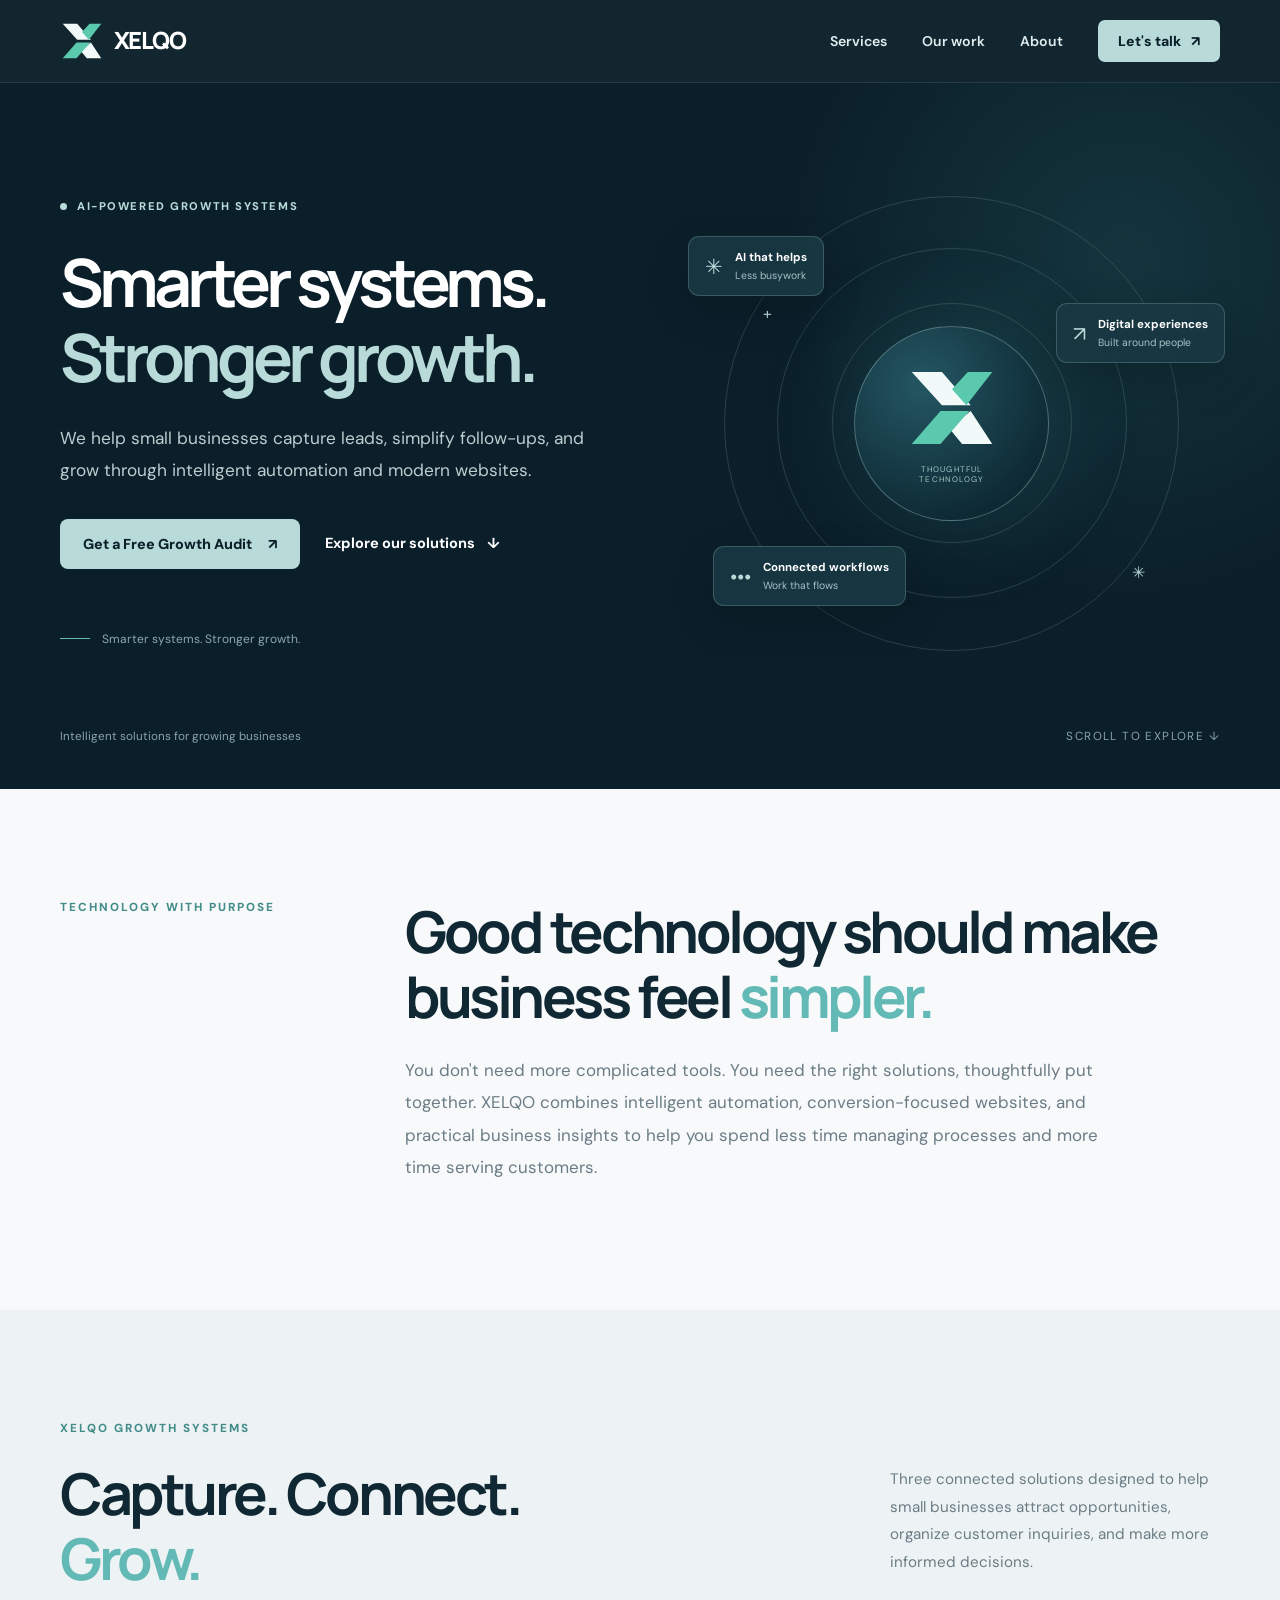
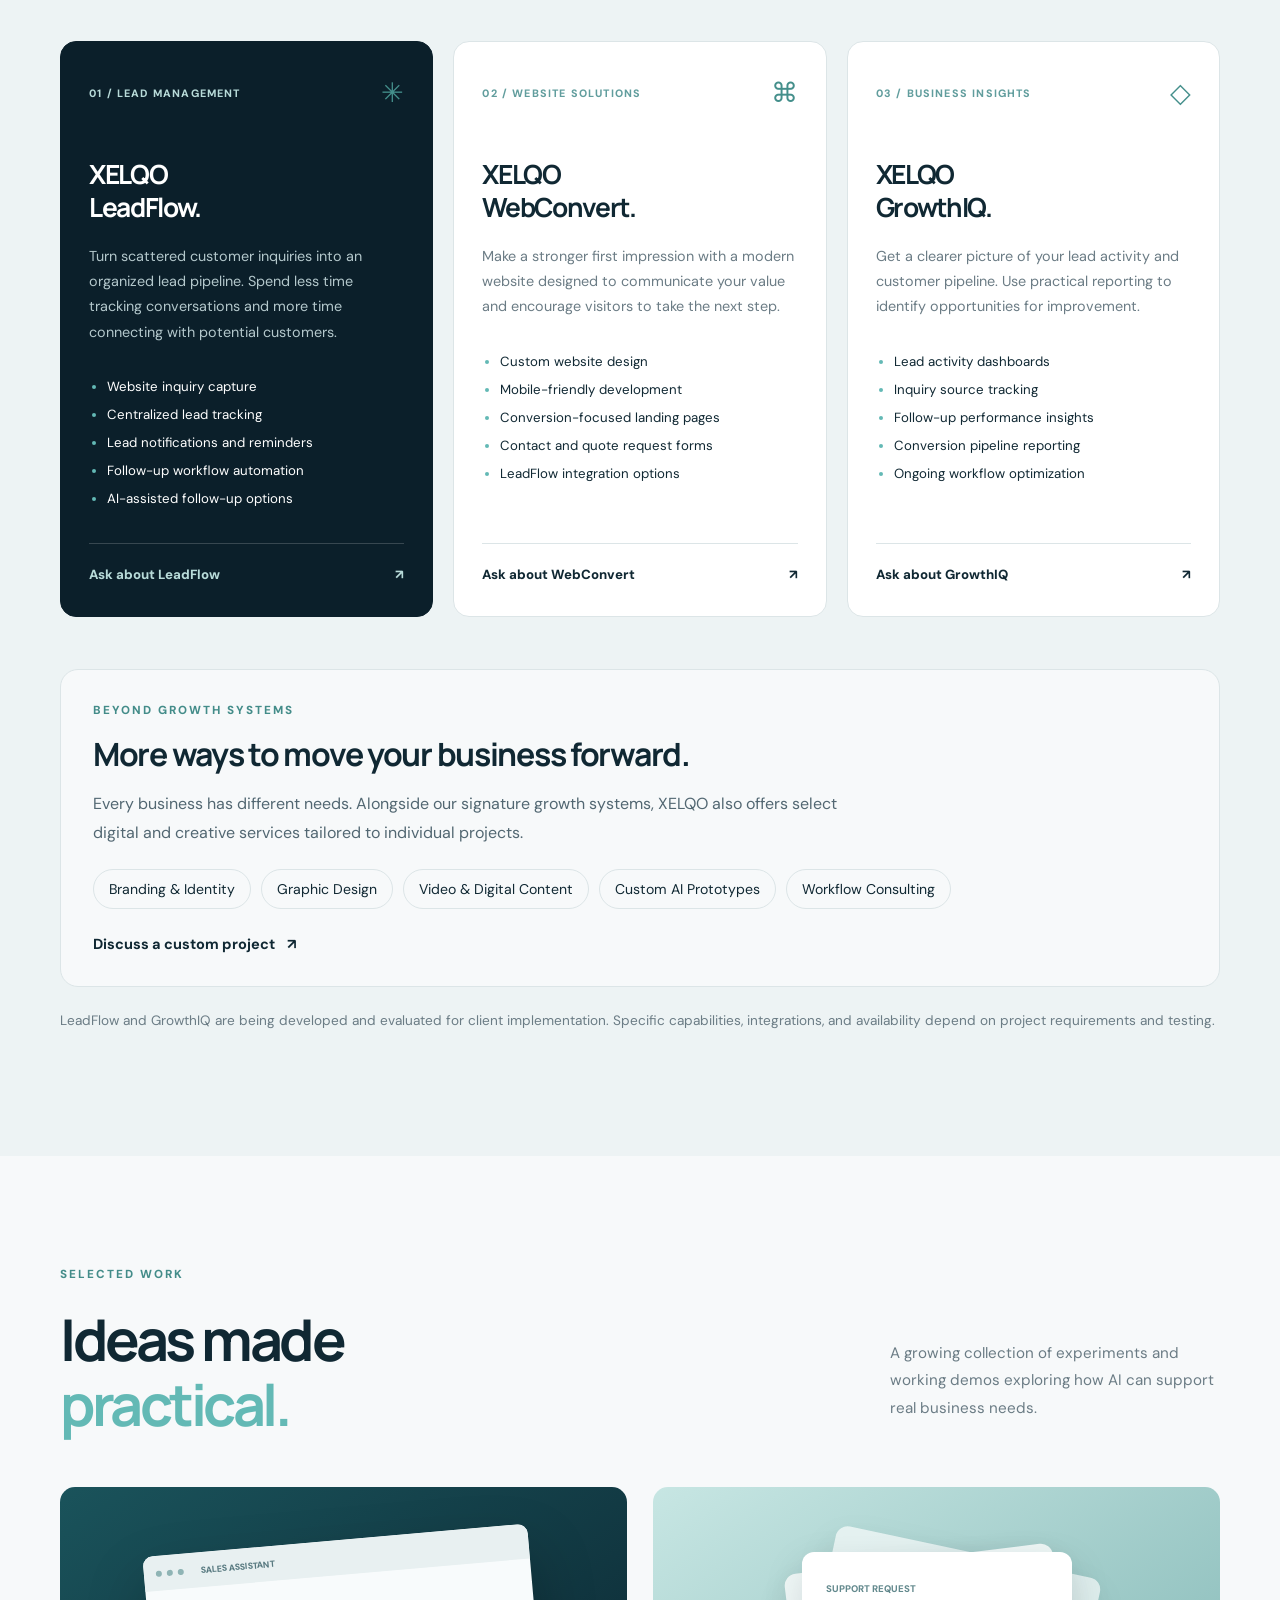
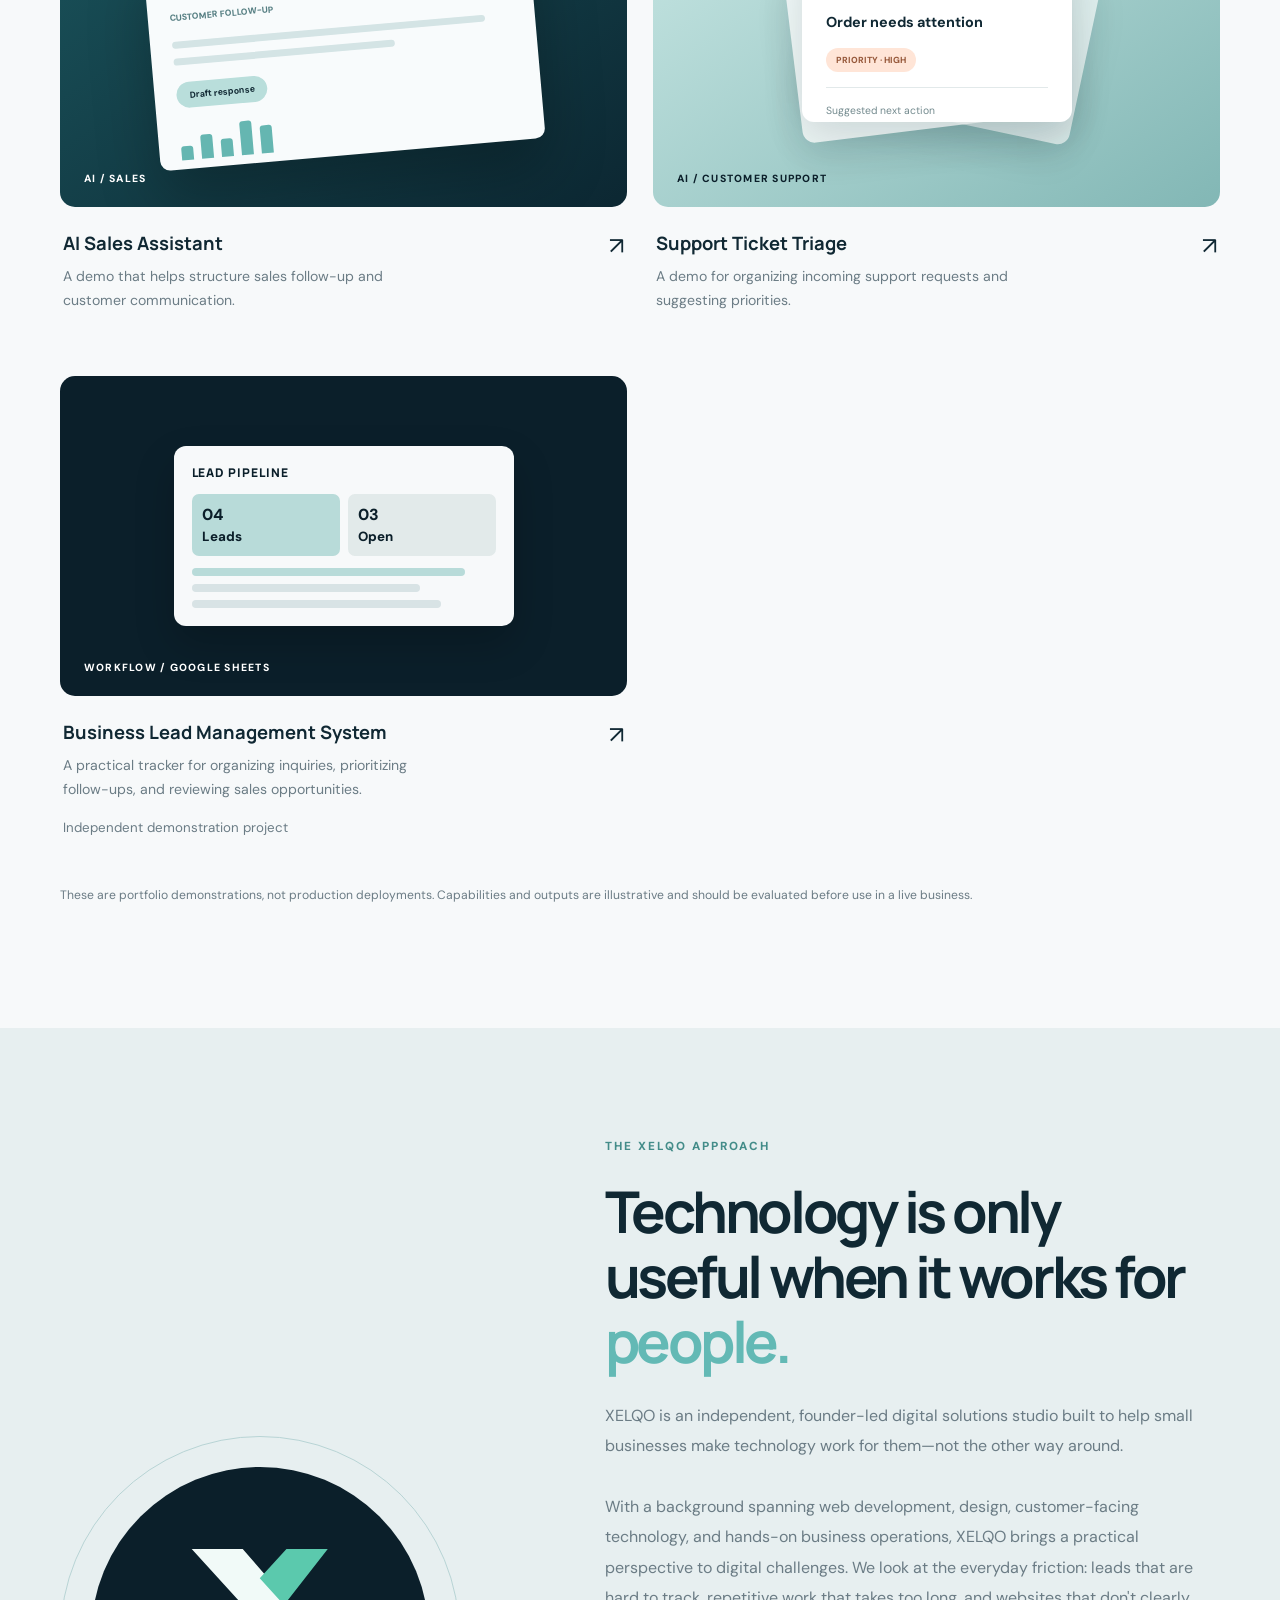
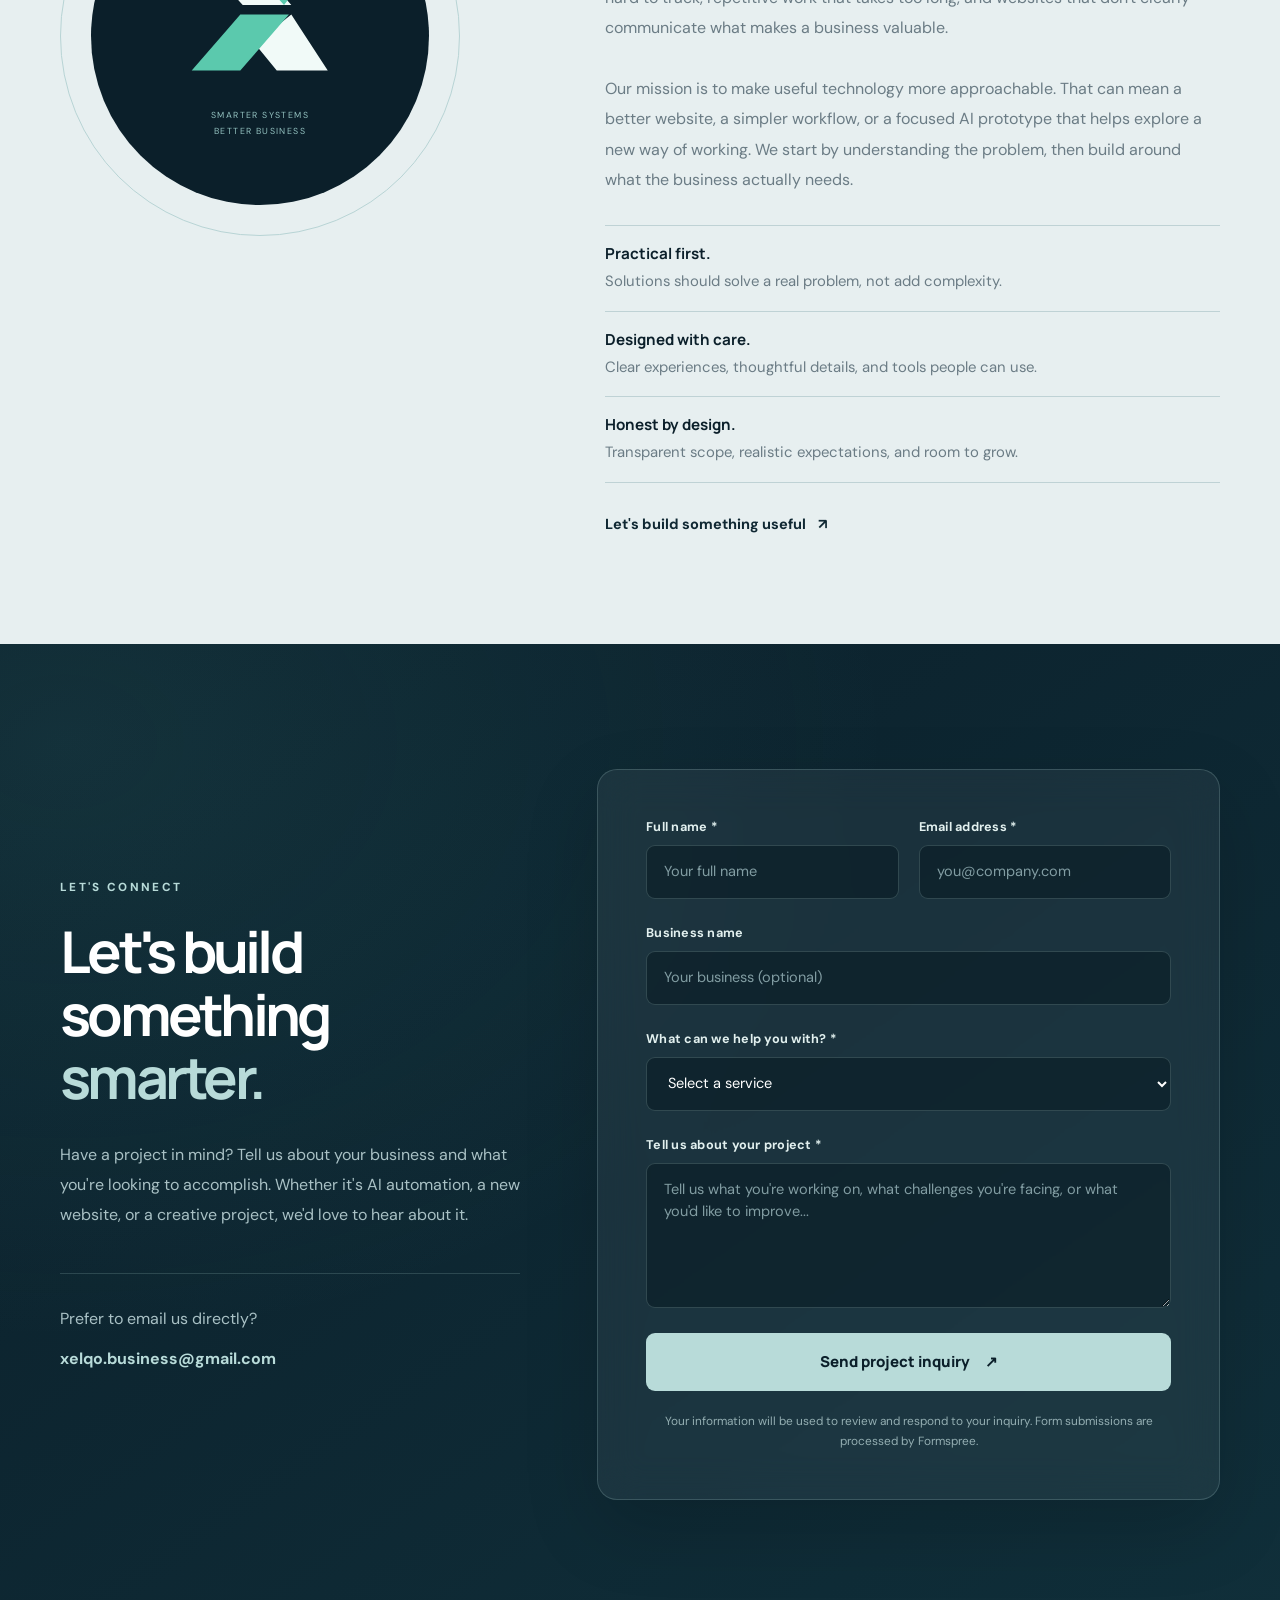
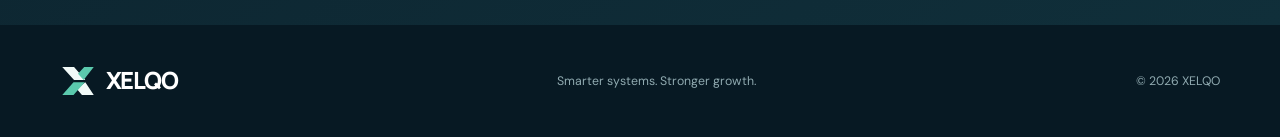
==== commit 3b1189e9: "Revise service content and add additional services section Updated service descriptions and titles f" ====
--- a/index.html
+++ b/index.html
@@ -153,104 +153,169 @@
           <p class="intro-text">
             You don't need more complicated tools. You need
             the right solutions, thoughtfully put together.
-            XELQO brings AI, digital development, and creative
-            thinking together to help your business move forward.
+            XELQO combines intelligent automation,
+            conversion-focused websites, and practical
+            business insights to help you spend less time
+            managing processes and more time serving customers.
           </p>
         </div>
       </div>
     </section>
 
-    <!-- Services -->
+    <!-- Signature Services -->
     <section class="services section" id="services">
       <div class="container">
         <div class="section-heading">
           <div>
-            <p class="section-kicker">WHAT WE DO</p>
+            <p class="section-kicker">XELQO GROWTH SYSTEMS</p>
             <h2>
-              Built around your<br>
-              <em>next opportunity.</em>
+              Capture. Connect.<br>
+              <em>Grow.</em>
             </h2>
           </div>
           <p class="section-aside">
-            From a better online presence to smarter everyday
-            workflows, we focus on useful solutions that
-            make a difference.
+            Three connected solutions designed to help
+            small businesses attract opportunities,
+            organize customer inquiries, and make
+            more informed decisions.
           </p>
         </div>
 
         <div class="service-grid">
+
+          <!-- LeadFlow -->
           <article class="service-card service-featured">
             <div class="service-top">
-              <span class="service-number">01 / AI + AUTOMATION</span>
+              <span class="service-number">01 / LEAD MANAGEMENT</span>
               <span class="service-icon">✳</span>
             </div>
 
-            <h3>Make room for<br>better work.</h3>
+            <h3>XELQO<br>LeadFlow.</h3>
             <p>
-              Put repetitive tasks on a smarter path and make
-              it easier to respond, organize, and follow through.
+              Turn scattered customer inquiries into an
+              organized lead pipeline. Spend less time
+              tracking conversations and more time
+              connecting with potential customers.
             </p>
 
             <ul>
-              <li>AI-powered customer assistants</li>
-              <li>Lead capture and follow-up workflows</li>
-              <li>Business knowledge assistants</li>
-              <li>Workflow automation</li>
+              <li>Website inquiry capture</li>
+              <li>Centralized lead tracking</li>
+              <li>Lead notifications and reminders</li>
+              <li>Follow-up workflow automation</li>
+              <li>AI-assisted follow-up options</li>
             </ul>
 
             <a href="#contact" class="card-link">
-              Explore AI solutions <span>↗</span>
+              Ask about LeadFlow <span>↗</span>
             </a>
           </article>
 
+          <!-- WebConvert -->
           <article class="service-card">
             <div class="service-top">
-              <span class="service-number">02 / WEB + DIGITAL</span>
+              <span class="service-number">02 / WEBSITE SOLUTIONS</span>
               <span class="service-icon">⌘</span>
             </div>
 
-            <h3>A digital presence<br>with purpose.</h3>
+            <h3>XELQO<br>WebConvert.</h3>
             <p>
-              Create a clear, considered experience that helps
-              customers understand what you do and take the next step.
+              Make a stronger first impression with
+              a modern website designed to communicate
+              your value and encourage visitors to
+              take the next step.
             </p>
 
             <ul>
-              <li>Website design and development</li>
-              <li>Landing pages</li>
-              <li>Website refreshes</li>
-              <li>Digital experience improvements</li>
+              <li>Custom website design</li>
+              <li>Mobile-friendly development</li>
+              <li>Conversion-focused landing pages</li>
+              <li>Contact and quote request forms</li>
+              <li>LeadFlow integration options</li>
             </ul>
 
             <a href="#contact" class="card-link">
-              Explore digital solutions <span>↗</span>
+              Ask about WebConvert <span>↗</span>
             </a>
           </article>
 
+          <!-- GrowthIQ -->
           <article class="service-card">
             <div class="service-top">
-              <span class="service-number">03 / CREATIVE</span>
+              <span class="service-number">03 / BUSINESS INSIGHTS</span>
               <span class="service-icon">◇</span>
             </div>
 
-            <h3>Make your brand<br>feel like you.</h3>
+            <h3>XELQO<br>GrowthIQ.</h3>
             <p>
-              Bring consistency and character to the way your
-              business shows up across digital touchpoints.
+              Get a clearer picture of your lead
+              activity and customer pipeline.
+              Use practical reporting to identify
+              opportunities for improvement.
             </p>
 
             <ul>
-              <li>Brand identity and visual design</li>
-              <li>Promotional video</li>
-              <li>Graphic design</li>
-              <li>Digital marketing assets</li>
+              <li>Lead activity dashboards</li>
+              <li>Inquiry source tracking</li>
+              <li>Follow-up performance insights</li>
+              <li>Conversion pipeline reporting</li>
+              <li>Ongoing workflow optimization</li>
             </ul>
 
             <a href="#contact" class="card-link">
-              Explore creative services <span>↗</span>
+              Ask about GrowthIQ <span>↗</span>
             </a>
           </article>
-        </div>
+
+        </div>
+
+        <!-- Additional Services -->
+        <div style="margin-top:52px;padding:32px;border:1px solid #DCE5E7;border-radius:18px;background:#F7F9FA;">
+          <p class="section-kicker" style="margin-bottom:14px;">
+            BEYOND GROWTH SYSTEMS
+          </p>
+
+          <h3 style="font-size:clamp(1.45rem,2.5vw,2rem);letter-spacing:-0.04em;margin-bottom:14px;">
+            More ways to move your business forward.
+          </h3>
+
+          <p style="max-width:760px;line-height:1.8;color:#526772;margin-bottom:22px;">
+            Every business has different needs. Alongside our
+            signature growth systems, XELQO also offers
+            select digital and creative services tailored
+            to individual projects.
+          </p>
+
+          <div style="display:flex;flex-wrap:wrap;gap:10px;margin-bottom:24px;">
+            <span style="padding:10px 15px;border:1px solid #DCE5E7;border-radius:100px;font-size:0.88rem;">
+              Branding &amp; Identity
+            </span>
+            <span style="padding:10px 15px;border:1px solid #DCE5E7;border-radius:100px;font-size:0.88rem;">
+              Graphic Design
+            </span>
+            <span style="padding:10px 15px;border:1px solid #DCE5E7;border-radius:100px;font-size:0.88rem;">
+              Video &amp; Digital Content
+            </span>
+            <span style="padding:10px 15px;border:1px solid #DCE5E7;border-radius:100px;font-size:0.88rem;">
+              Custom AI Prototypes
+            </span>
+            <span style="padding:10px 15px;border:1px solid #DCE5E7;border-radius:100px;font-size:0.88rem;">
+              Workflow Consulting
+            </span>
+          </div>
+
+          <a href="#contact" class="text-link">
+            Discuss a custom project <span aria-hidden="true">↗</span>
+          </a>
+        </div>
+
+        <p style="margin-top:22px;font-size:0.85rem;color:#6B7C85;line-height:1.7;">
+          LeadFlow and GrowthIQ are being developed and
+          evaluated for client implementation. Specific
+          capabilities, integrations, and availability
+          depend on project requirements and testing.
+        </p>
+
       </div>
     </section>
 
@@ -348,6 +413,7 @@
               </div>
               <span class="visual-tag">WORKFLOW / GOOGLE SHEETS</span>
             </div>
+
             <div class="work-info">
               <div>
                 <h3>Business Lead Management System</h3>
@@ -355,7 +421,9 @@
                   A practical tracker for organizing inquiries,
                   prioritizing follow-ups, and reviewing sales opportunities.
                 </p>
-                <small style="color:#6B7C85">Independent demonstration project</small>
+                <small style="color:#6B7C85">
+                  Independent demonstration project
+                </small>
               </div>
               <span class="work-arrow">↗</span>
             </div>
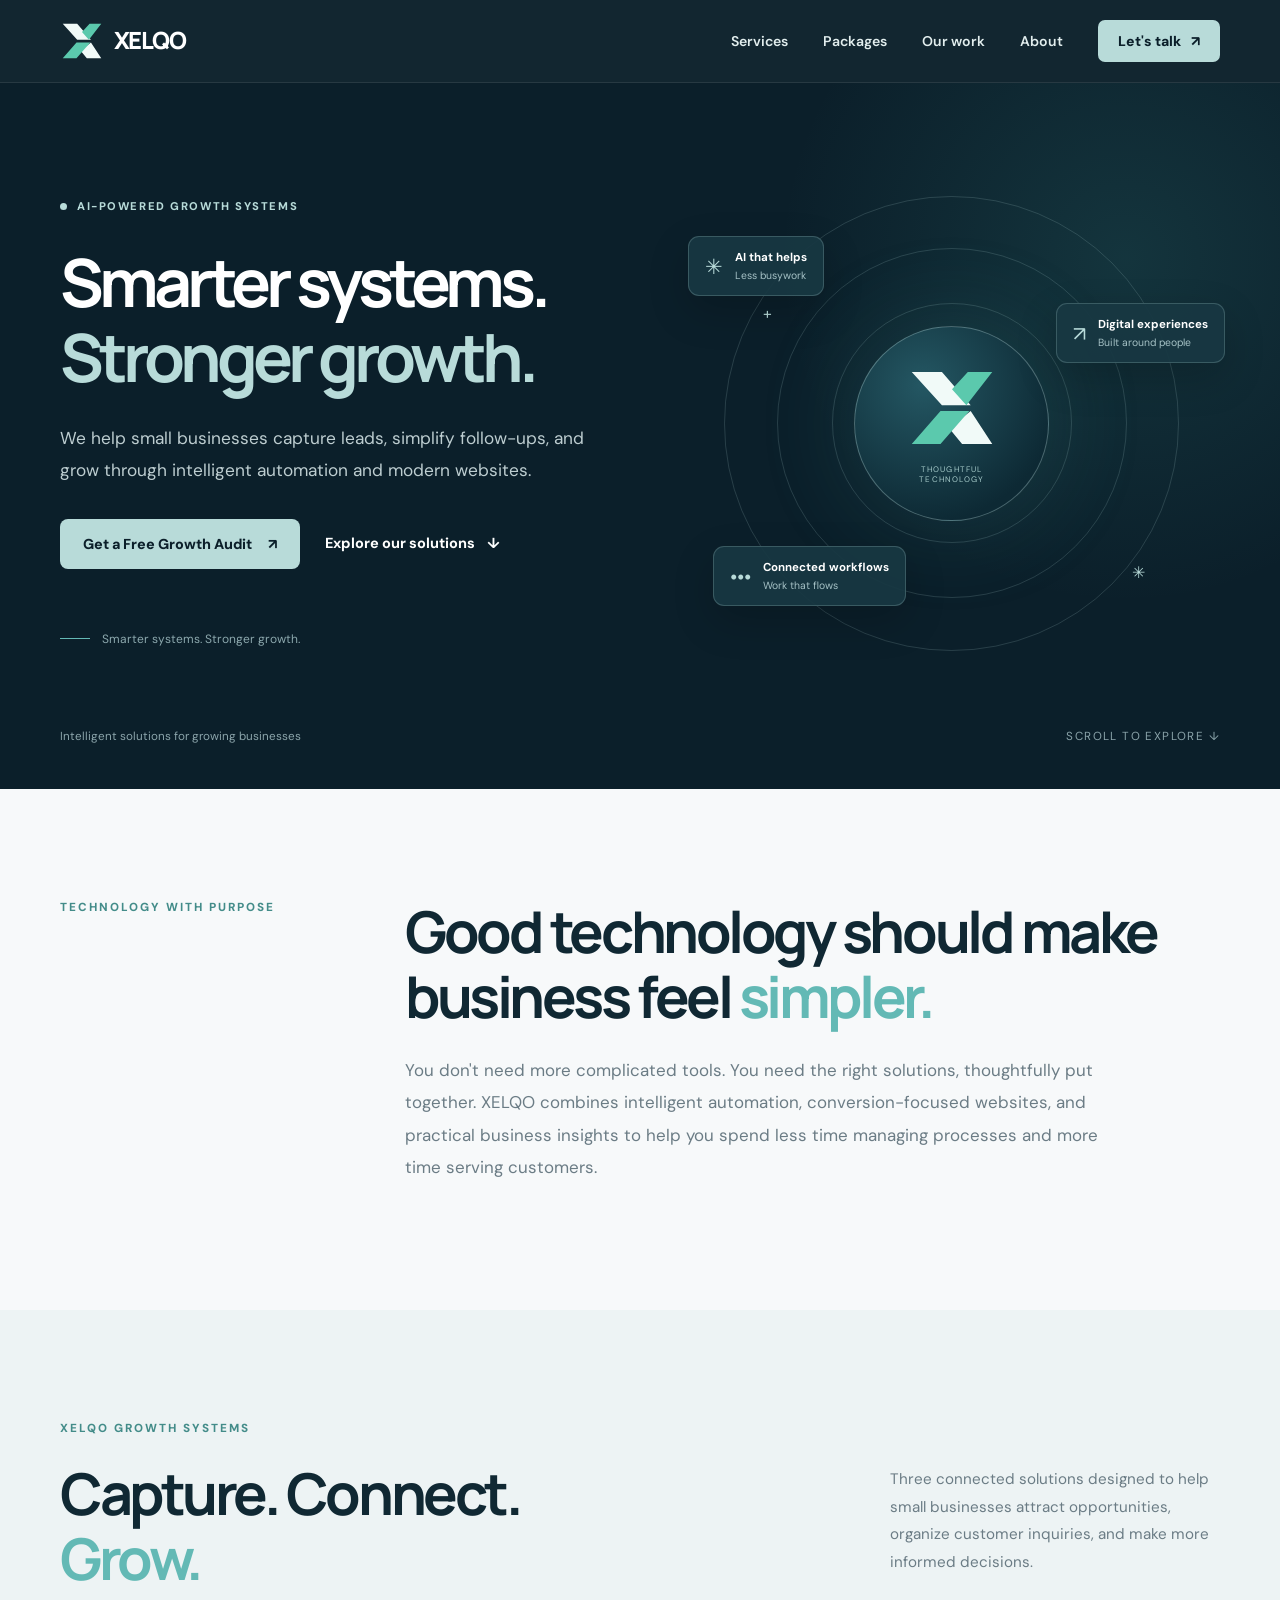
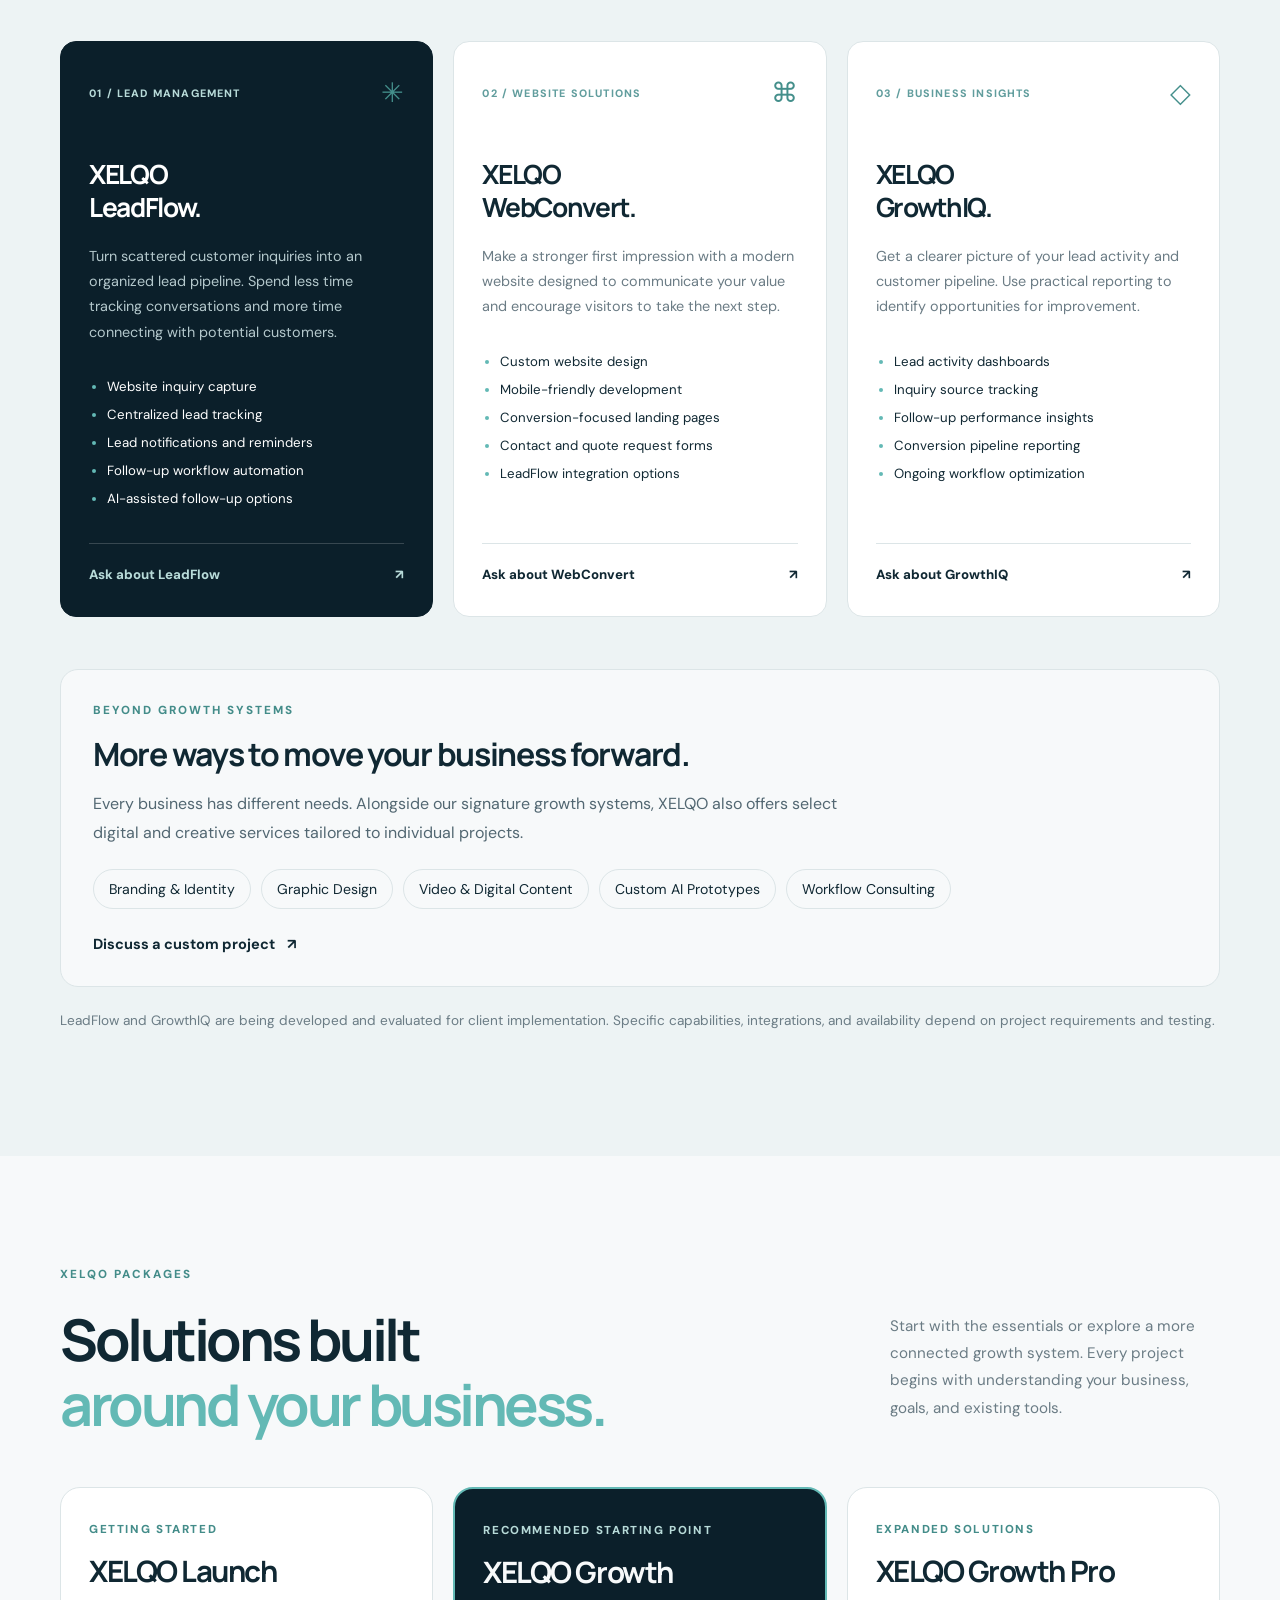
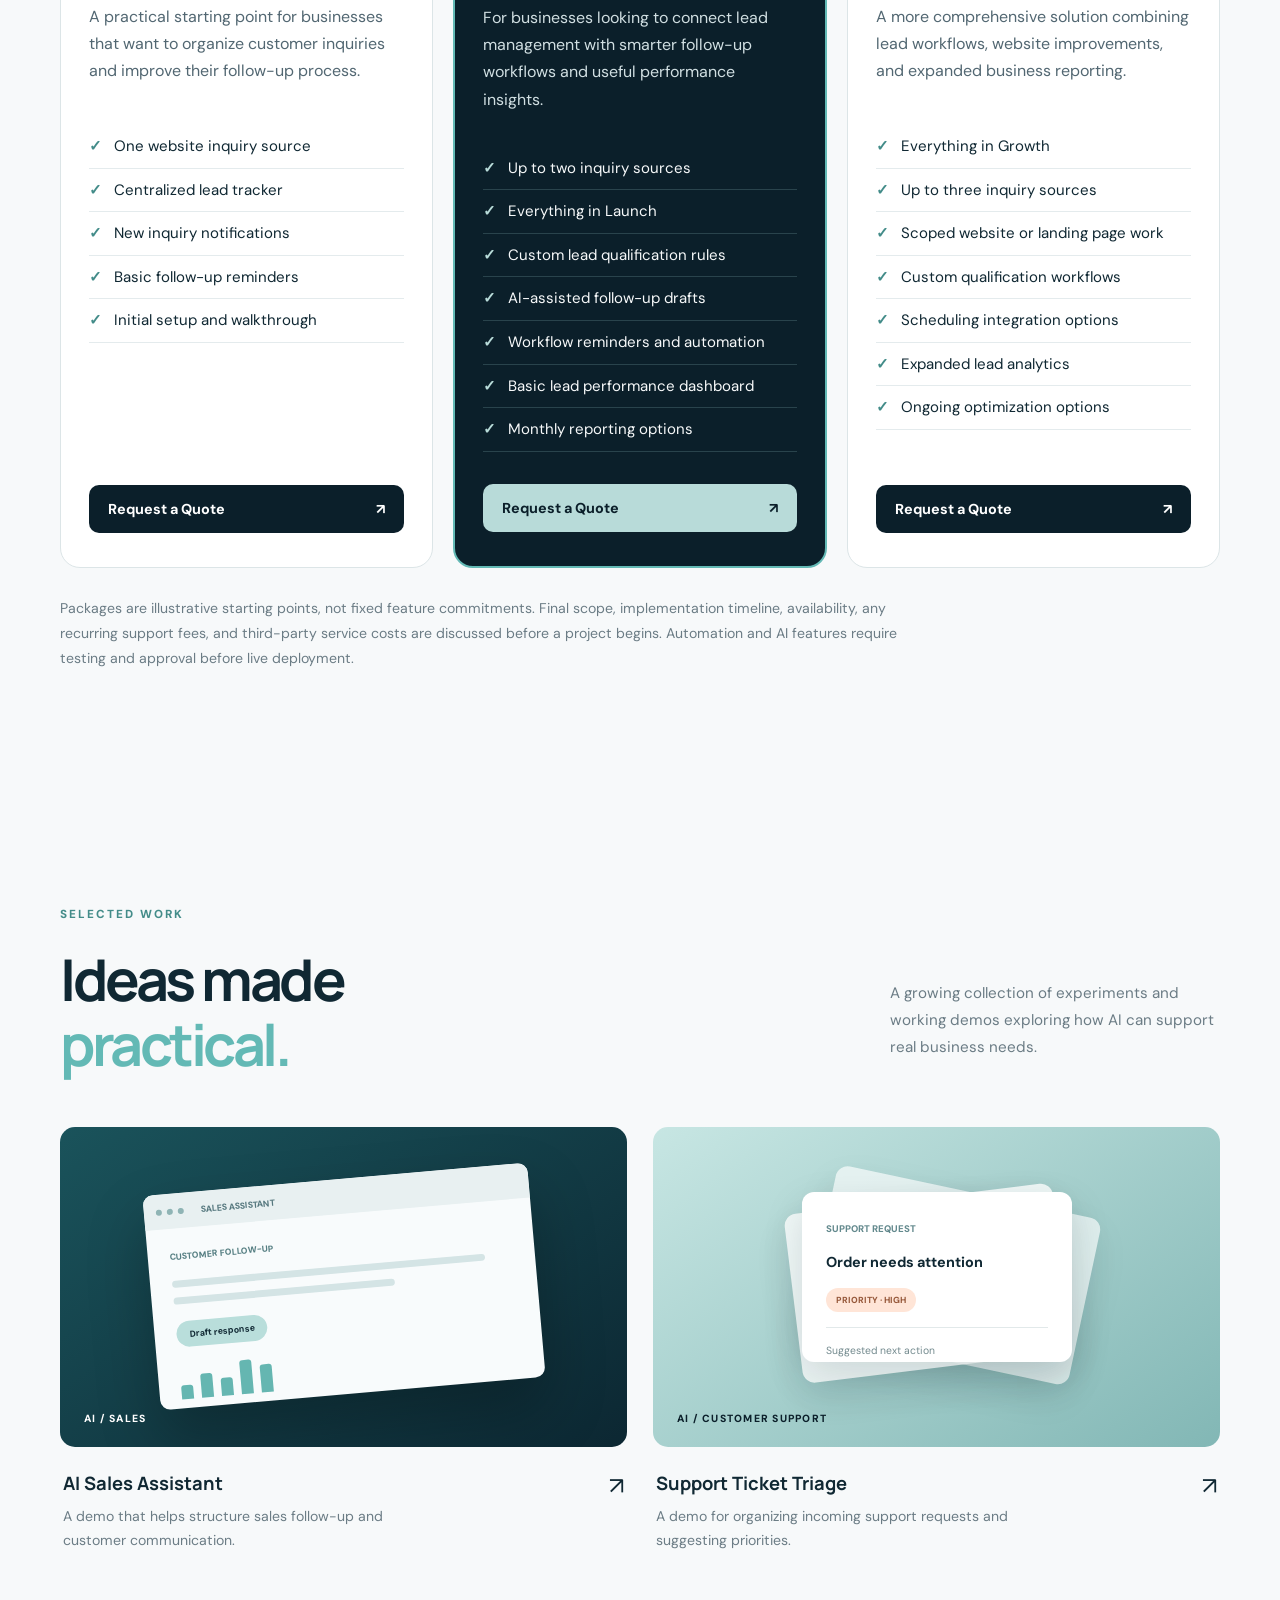
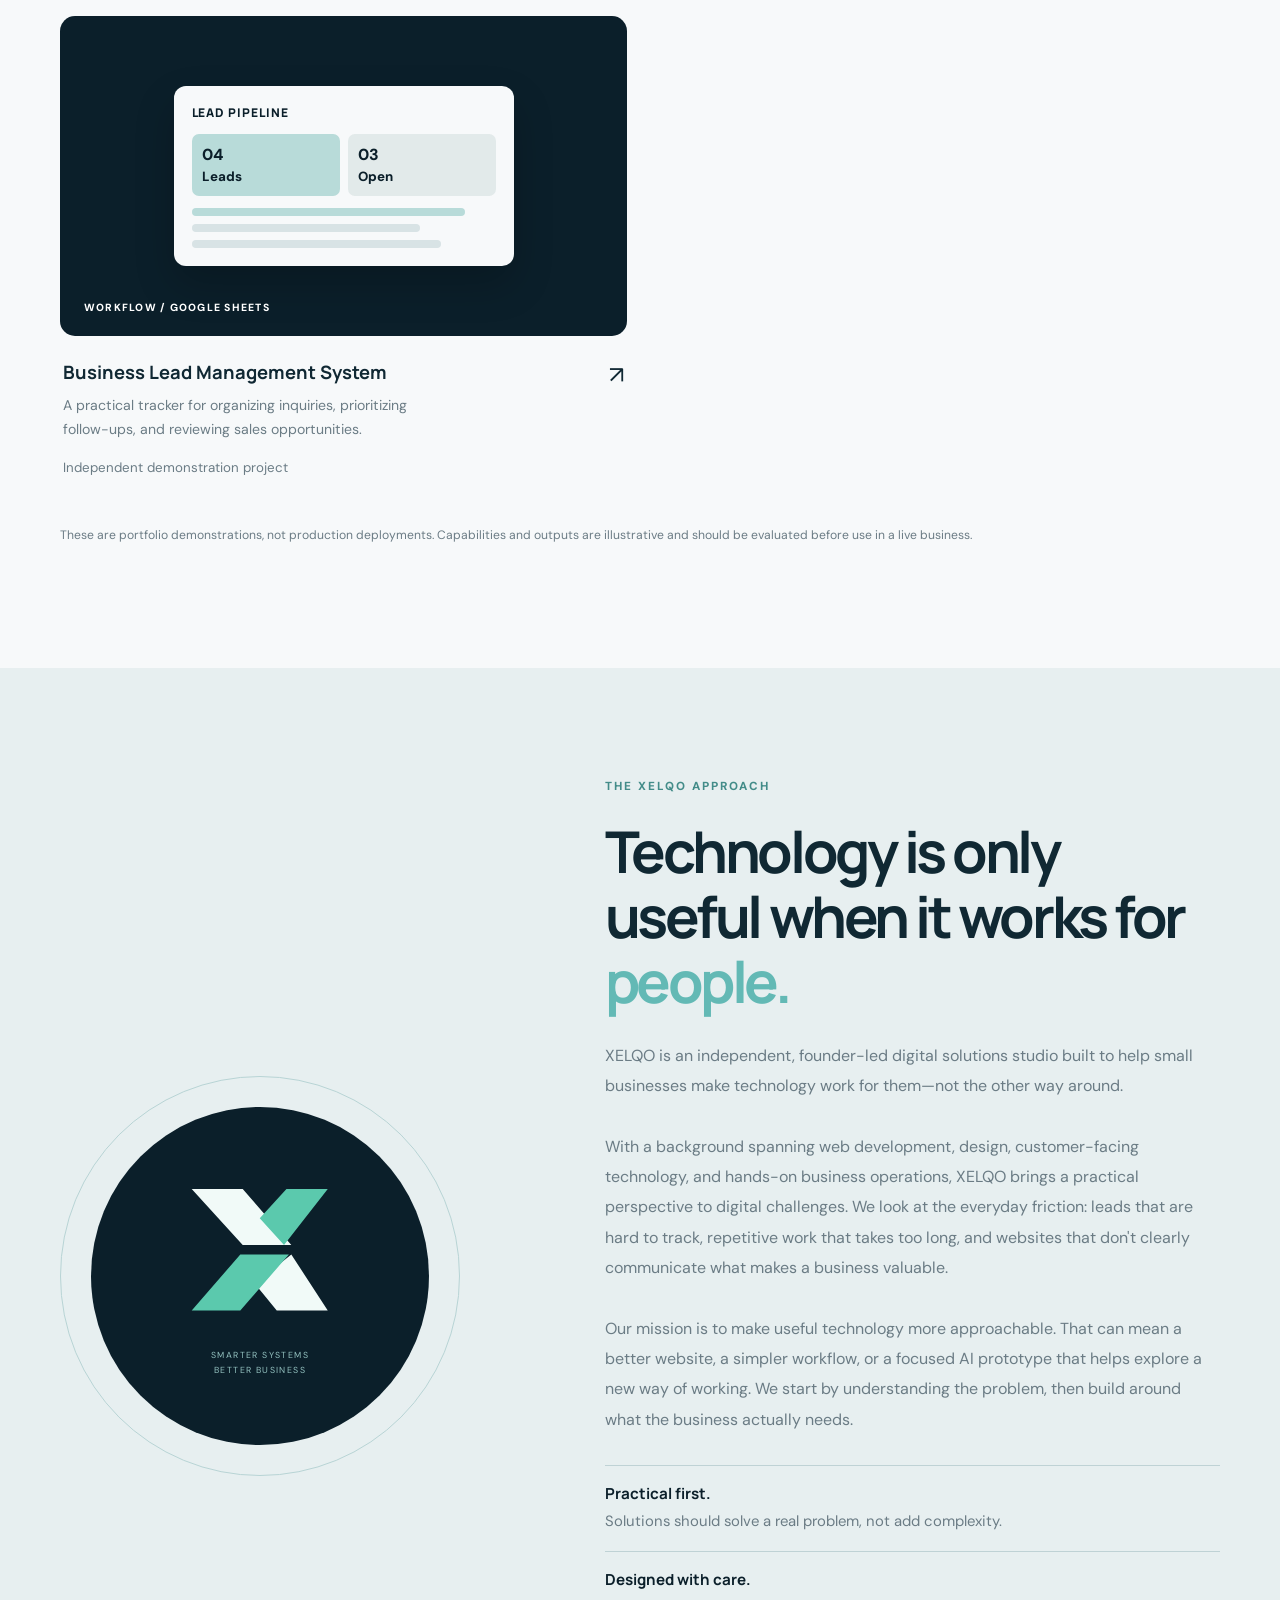
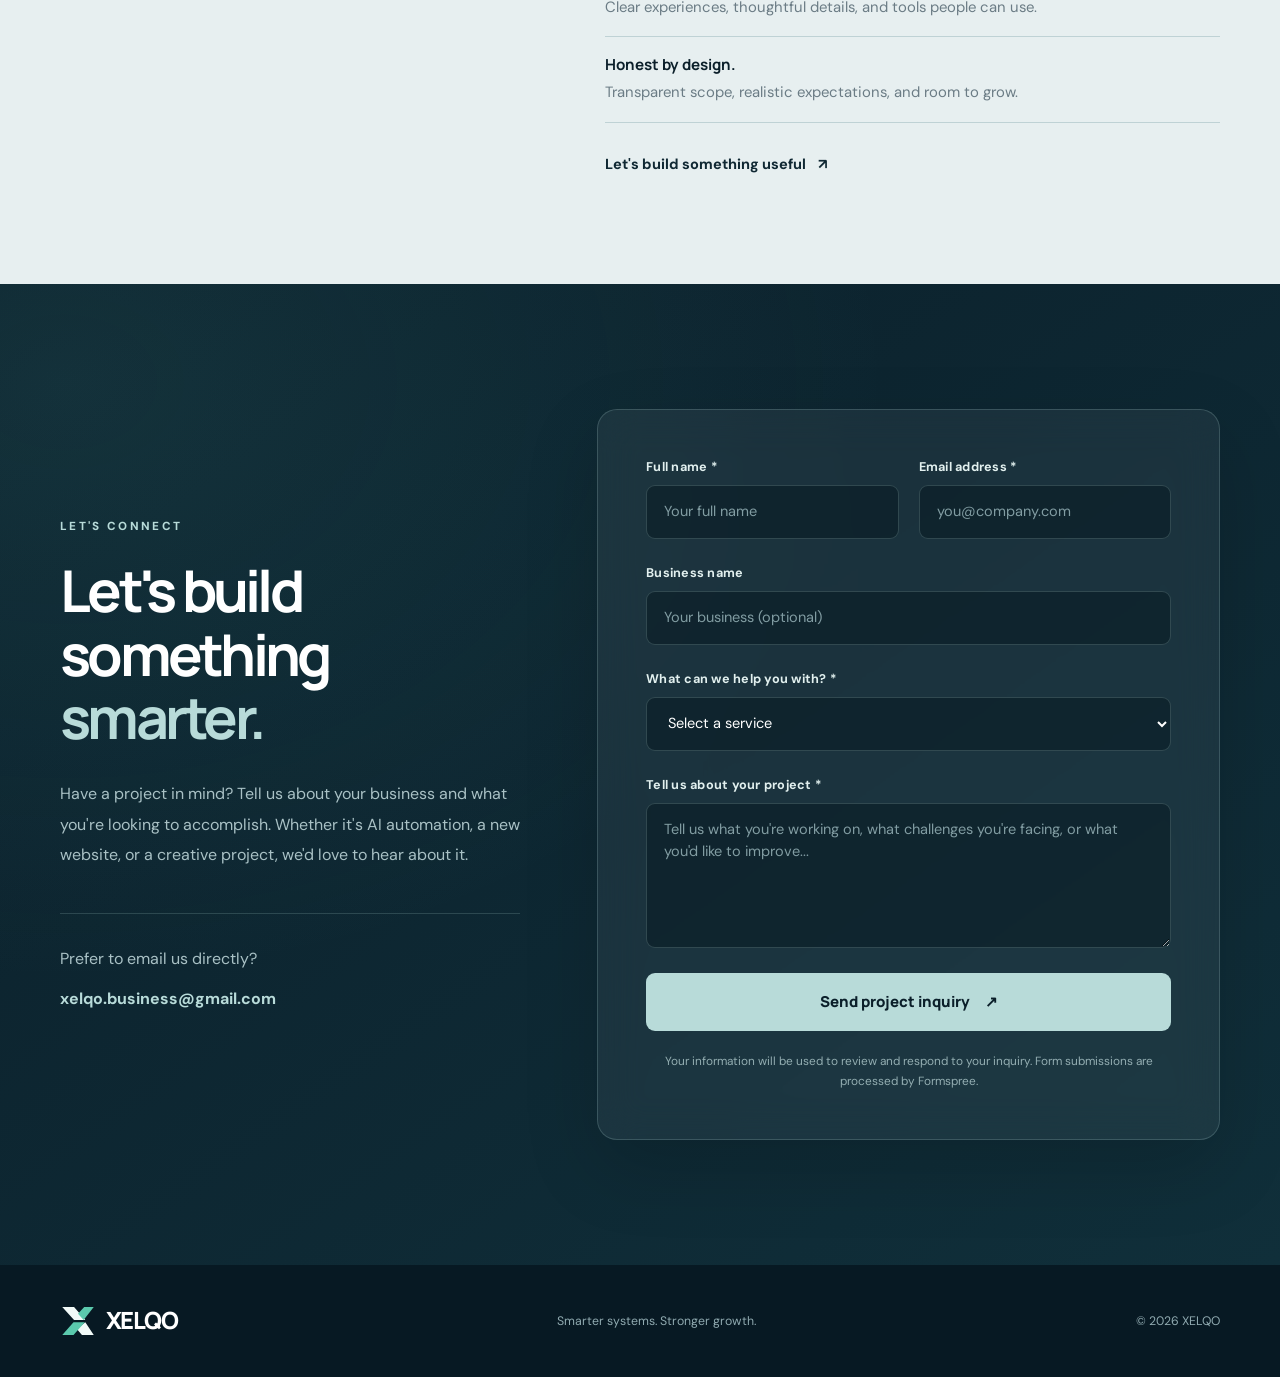
==== commit 4110f02d: "Implement styles for xelqo packages section Added new styles for xelqo packages section, including l" ====
--- a/index.html
+++ b/index.html
@@ -13,6 +13,149 @@
   <link href="https://fonts.googleapis.com/css2?family=DM+Sans:wght@400;500;600;700&family=Manrope:wght@400;500;600;700;800&display=swap" rel="stylesheet">
   <link rel="icon" type="image/svg+xml" href="favicon.svg">
   <link rel="stylesheet" href="styles.css?v=4">
+
+  <!-- Step 3: Package styles, scoped to avoid changing existing design -->
+  <style>
+    .xelqo-packages {
+      background: #f7f9fa;
+    }
+
+    .xelqo-package-grid {
+      display: grid;
+      grid-template-columns: repeat(3, minmax(0, 1fr));
+      gap: 20px;
+      margin-top: 44px;
+    }
+
+    .xelqo-package {
+      display: flex;
+      flex-direction: column;
+      min-width: 0;
+      padding: 34px 28px;
+      border: 1px solid #dce5e7;
+      border-radius: 20px;
+      background: #fff;
+    }
+
+    .xelqo-package-featured {
+      border: 2px solid #63b9b5;
+      background: #0b1f2a;
+      color: #f7f9fa;
+    }
+
+    .xelqo-package-label {
+      margin-bottom: 18px;
+      font-size: 0.72rem;
+      font-weight: 800;
+      letter-spacing: 0.14em;
+      text-transform: uppercase;
+      color: #438c89;
+    }
+
+    .xelqo-package-featured .xelqo-package-label {
+      color: #b8dbd9;
+    }
+
+    .xelqo-package h3 {
+      margin-bottom: 14px;
+      font-size: clamp(1.7rem, 2.3vw, 2.3rem);
+      letter-spacing: -0.05em;
+      line-height: 1.15;
+    }
+
+    .xelqo-package-description {
+      min-height: 88px;
+      line-height: 1.7;
+      color: #526772;
+    }
+
+    .xelqo-package-featured .xelqo-package-description {
+      color: #d1dfe2;
+    }
+
+    .xelqo-package ul {
+      list-style: none;
+      padding: 0;
+      margin: 18px 0 32px;
+    }
+
+    .xelqo-package li {
+      position: relative;
+      padding: 10px 0 10px 25px;
+      line-height: 1.5;
+      font-size: 0.94rem;
+      border-bottom: 1px solid #e4ebed;
+    }
+
+    .xelqo-package-featured li {
+      border-bottom-color: #29434c;
+    }
+
+    .xelqo-package li::before {
+      content: "✓";
+      position: absolute;
+      left: 0;
+      color: #438c89;
+      font-weight: 800;
+    }
+
+    .xelqo-package-featured li::before {
+      color: #b8dbd9;
+    }
+
+    .xelqo-package-button {
+      display: inline-flex;
+      justify-content: space-between;
+      align-items: center;
+      gap: 12px;
+      margin-top: auto;
+      padding: 15px 19px;
+      border-radius: 10px;
+      background: #0b1f2a;
+      color: #fff;
+      font-weight: 700;
+      font-size: 0.9rem;
+      transition: transform 0.2s ease, background 0.2s ease;
+    }
+
+    .xelqo-package-featured .xelqo-package-button {
+      background: #b8dbd9;
+      color: #0b1f2a;
+    }
+
+    .xelqo-package-button:hover {
+      transform: translateY(-2px);
+      background: #123542;
+    }
+
+    .xelqo-package-featured .xelqo-package-button:hover {
+      background: #d2eeeb;
+    }
+
+    .xelqo-package-note {
+      margin-top: 28px;
+      max-width: 850px;
+      font-size: 0.88rem;
+      line-height: 1.8;
+      color: #6b7c85;
+    }
+
+    @media (max-width: 900px) {
+      .xelqo-package-grid {
+        grid-template-columns: 1fr;
+      }
+
+      .xelqo-package-description {
+        min-height: 0;
+      }
+    }
+
+    @media (max-width: 600px) {
+      .xelqo-package {
+        padding: 28px 23px;
+      }
+    }
+  </style>
 </head>
 
 <body>
@@ -38,6 +181,7 @@
 
       <div class="nav-links">
         <a href="#services">Services</a>
+        <a href="#packages">Packages</a>
         <a href="#work">Our work</a>
         <a href="#about">About</a>
         <a class="nav-cta" href="#contact">
@@ -182,7 +326,6 @@
         </div>
 
         <div class="service-grid">
-
           <!-- LeadFlow -->
           <article class="service-card service-featured">
             <div class="service-top">
@@ -266,7 +409,6 @@
               Ask about GrowthIQ <span>↗</span>
             </a>
           </article>
-
         </div>
 
         <!-- Additional Services -->
@@ -315,7 +457,114 @@
           capabilities, integrations, and availability
           depend on project requirements and testing.
         </p>
-
+      </div>
+    </section>
+
+    <!-- Packages -->
+    <section class="xelqo-packages section" id="packages">
+      <div class="container">
+        <div class="section-heading">
+          <div>
+            <p class="section-kicker">XELQO PACKAGES</p>
+            <h2>
+              Solutions built<br>
+              <em>around your business.</em>
+            </h2>
+          </div>
+          <p class="section-aside">
+            Start with the essentials or explore a more
+            connected growth system. Every project begins
+            with understanding your business, goals,
+            and existing tools.
+          </p>
+        </div>
+
+        <div class="xelqo-package-grid">
+          <!-- Launch -->
+          <article class="xelqo-package">
+            <p class="xelqo-package-label">GETTING STARTED</p>
+            <h3>XELQO Launch</h3>
+            <p class="xelqo-package-description">
+              A practical starting point for businesses
+              that want to organize customer inquiries
+              and improve their follow-up process.
+            </p>
+
+            <ul>
+              <li>One website inquiry source</li>
+              <li>Centralized lead tracker</li>
+              <li>New inquiry notifications</li>
+              <li>Basic follow-up reminders</li>
+              <li>Initial setup and walkthrough</li>
+            </ul>
+
+            <a class="xelqo-package-button" href="#contact">
+              Request a Quote
+              <span aria-hidden="true">↗</span>
+            </a>
+          </article>
+
+          <!-- Growth -->
+          <article class="xelqo-package xelqo-package-featured">
+            <p class="xelqo-package-label">RECOMMENDED STARTING POINT</p>
+            <h3>XELQO Growth</h3>
+            <p class="xelqo-package-description">
+              For businesses looking to connect lead
+              management with smarter follow-up
+              workflows and useful performance insights.
+            </p>
+
+            <ul>
+              <li>Up to two inquiry sources</li>
+              <li>Everything in Launch</li>
+              <li>Custom lead qualification rules</li>
+              <li>AI-assisted follow-up drafts</li>
+              <li>Workflow reminders and automation</li>
+              <li>Basic lead performance dashboard</li>
+              <li>Monthly reporting options</li>
+            </ul>
+
+            <a class="xelqo-package-button" href="#contact">
+              Request a Quote
+              <span aria-hidden="true">↗</span>
+            </a>
+          </article>
+
+          <!-- Growth Pro -->
+          <article class="xelqo-package">
+            <p class="xelqo-package-label">EXPANDED SOLUTIONS</p>
+            <h3>XELQO Growth Pro</h3>
+            <p class="xelqo-package-description">
+              A more comprehensive solution combining
+              lead workflows, website improvements,
+              and expanded business reporting.
+            </p>
+
+            <ul>
+              <li>Everything in Growth</li>
+              <li>Up to three inquiry sources</li>
+              <li>Scoped website or landing page work</li>
+              <li>Custom qualification workflows</li>
+              <li>Scheduling integration options</li>
+              <li>Expanded lead analytics</li>
+              <li>Ongoing optimization options</li>
+            </ul>
+
+            <a class="xelqo-package-button" href="#contact">
+              Request a Quote
+              <span aria-hidden="true">↗</span>
+            </a>
+          </article>
+        </div>
+
+        <p class="xelqo-package-note">
+          Packages are illustrative starting points, not fixed
+          feature commitments. Final scope, implementation
+          timeline, availability, any recurring support fees,
+          and third-party service costs are discussed before
+          a project begins. Automation and AI features require
+          testing and approval before live deployment.
+        </p>
       </div>
     </section>
 
@@ -336,7 +585,6 @@
         <div class="work-grid">
           <a class="work-card"
              href="case-study-ai-sales-assistant.html">
-
             <div class="work-visual visual-sales">
               <div class="mock-window">
                 <div class="mock-bar">
@@ -371,7 +619,6 @@
 
           <a class="work-card"
              href="case-study-support-ticket-triage.html">
-
             <div class="work-visual visual-support">
               <div class="ticket-stack">
                 <div class="ticket ticket-back"></div>
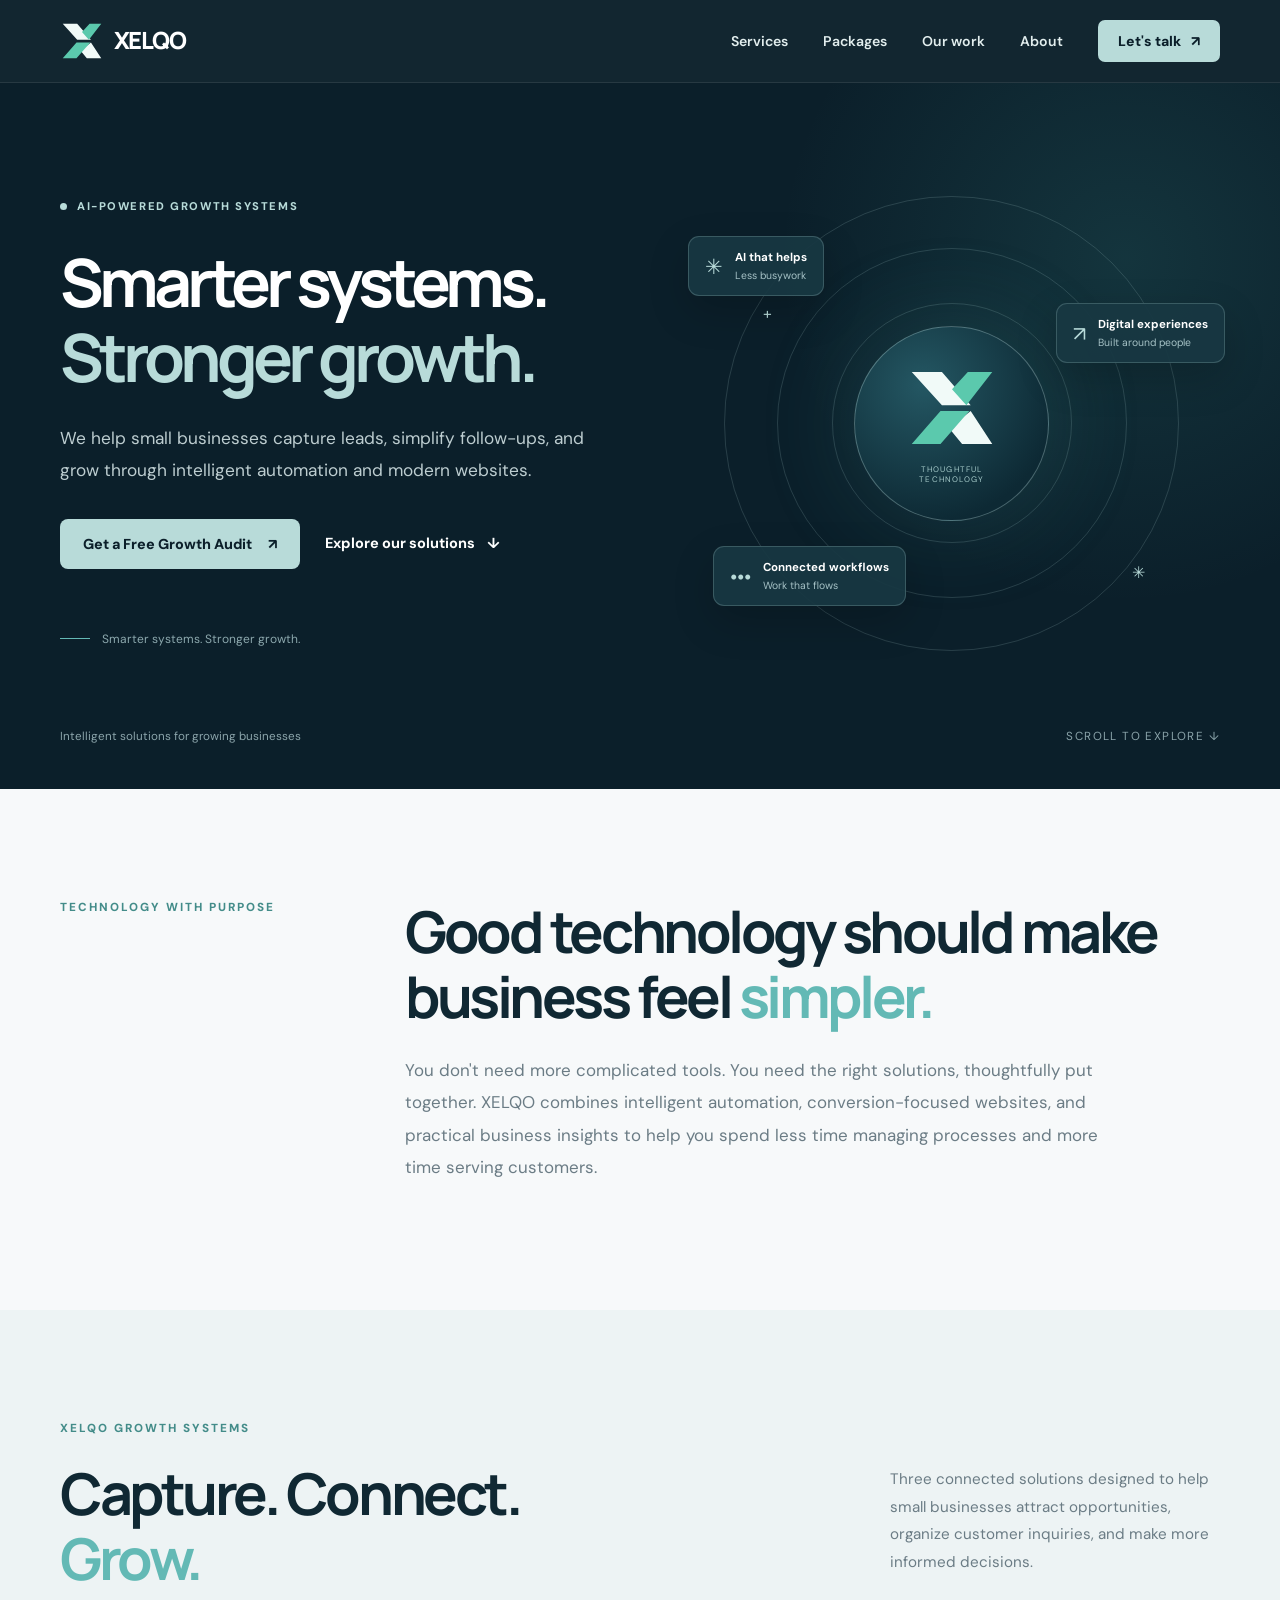
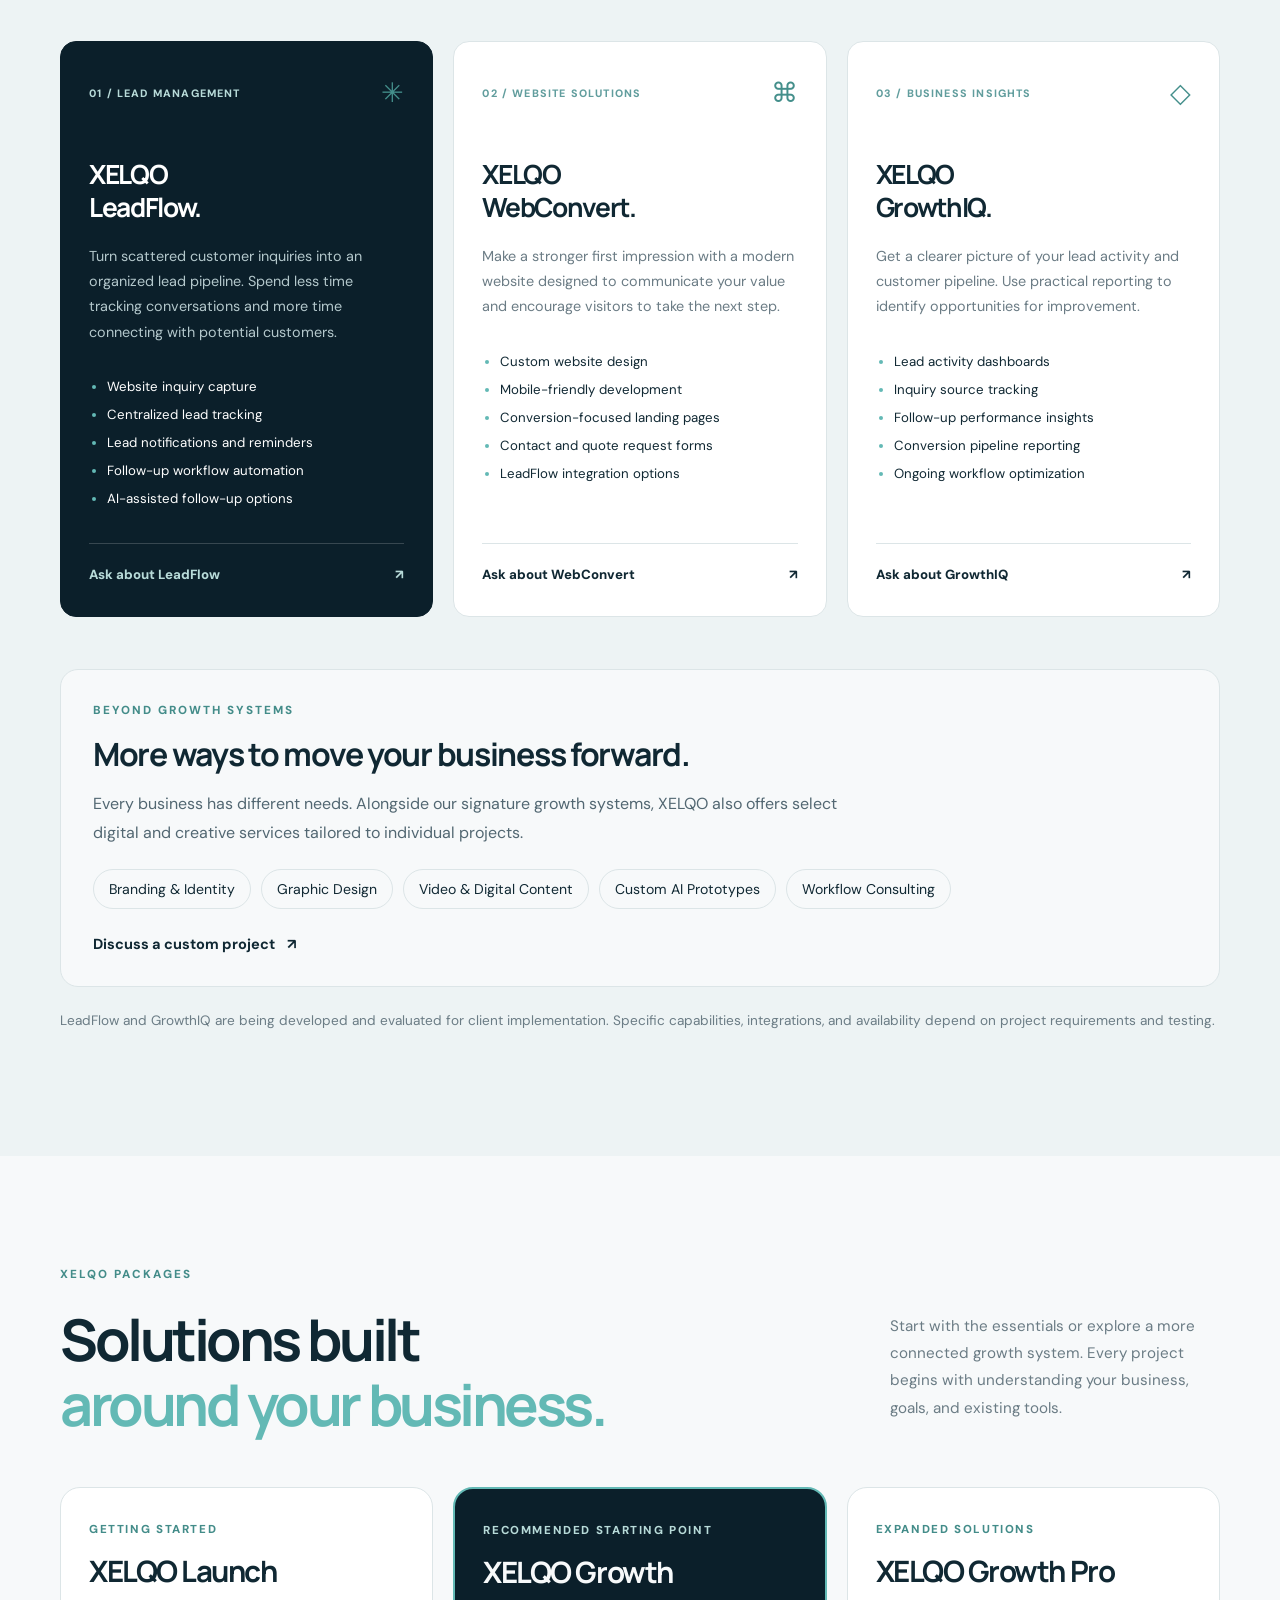
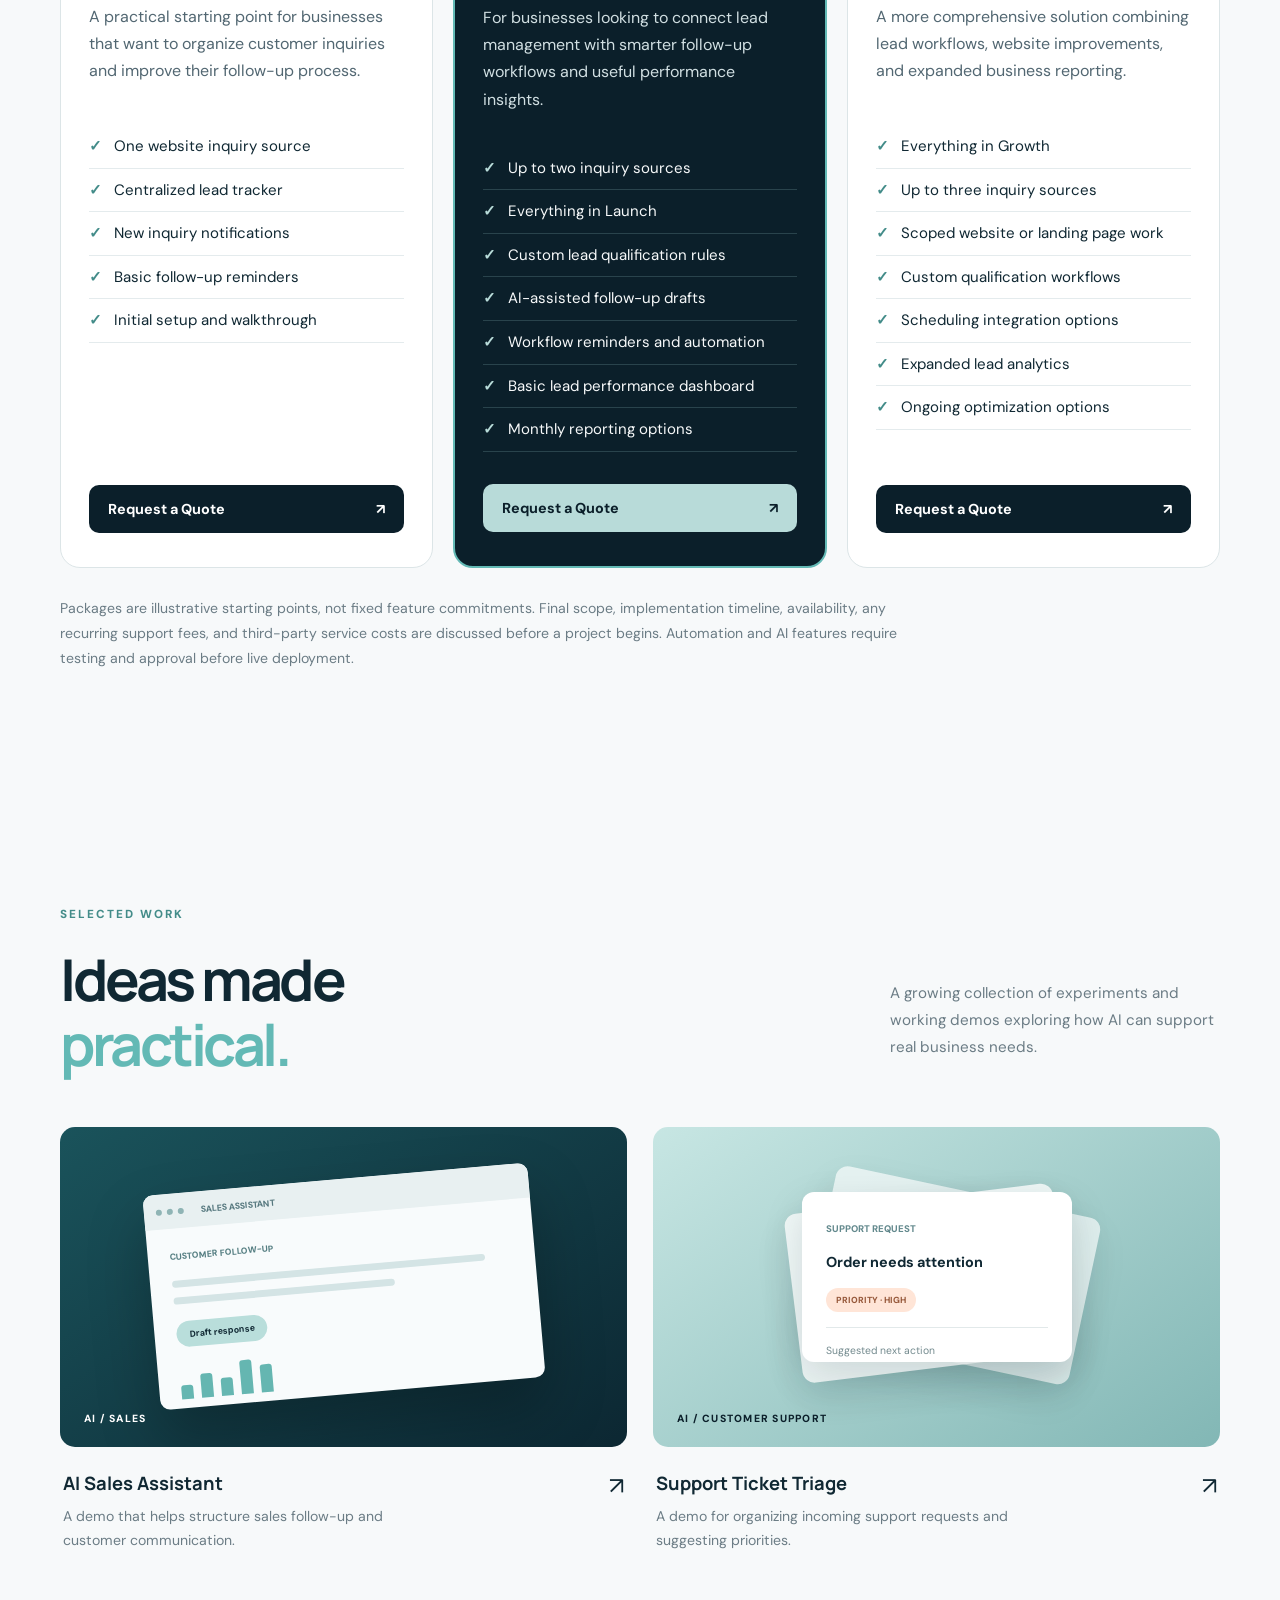
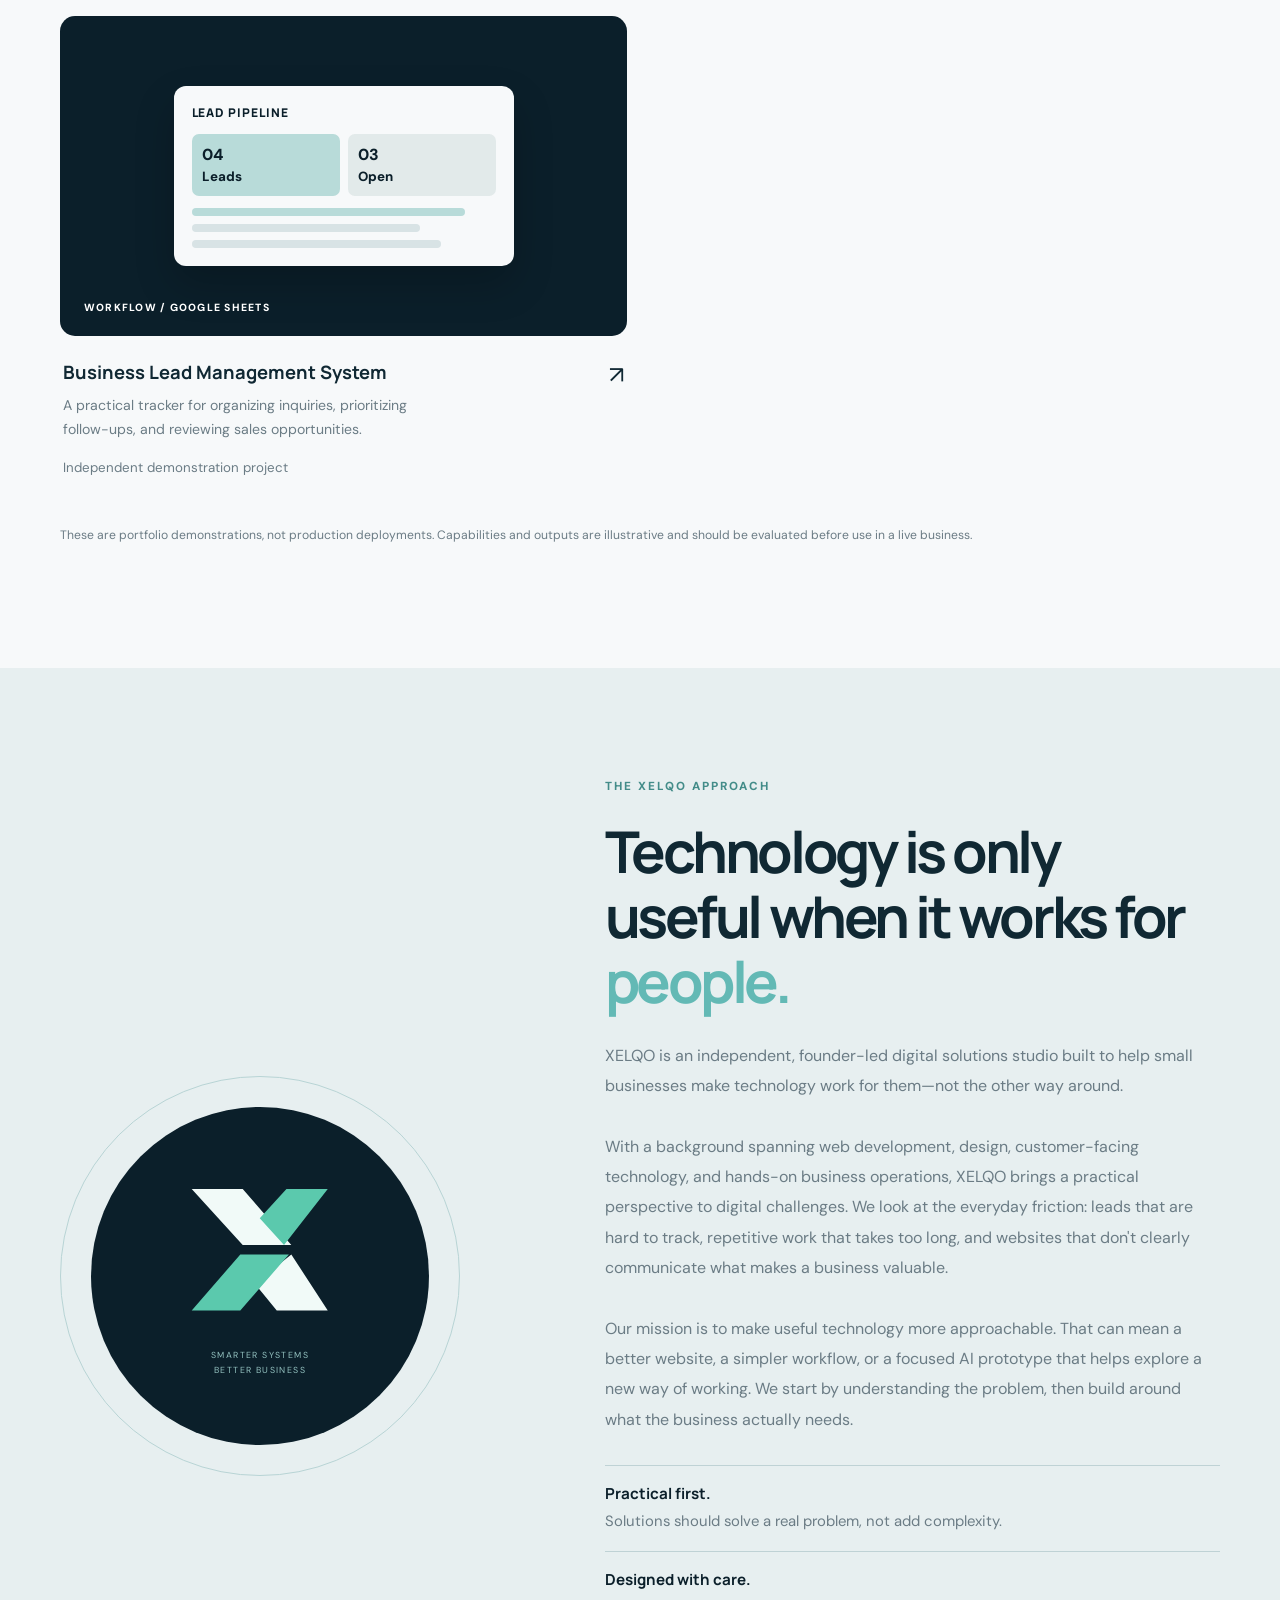
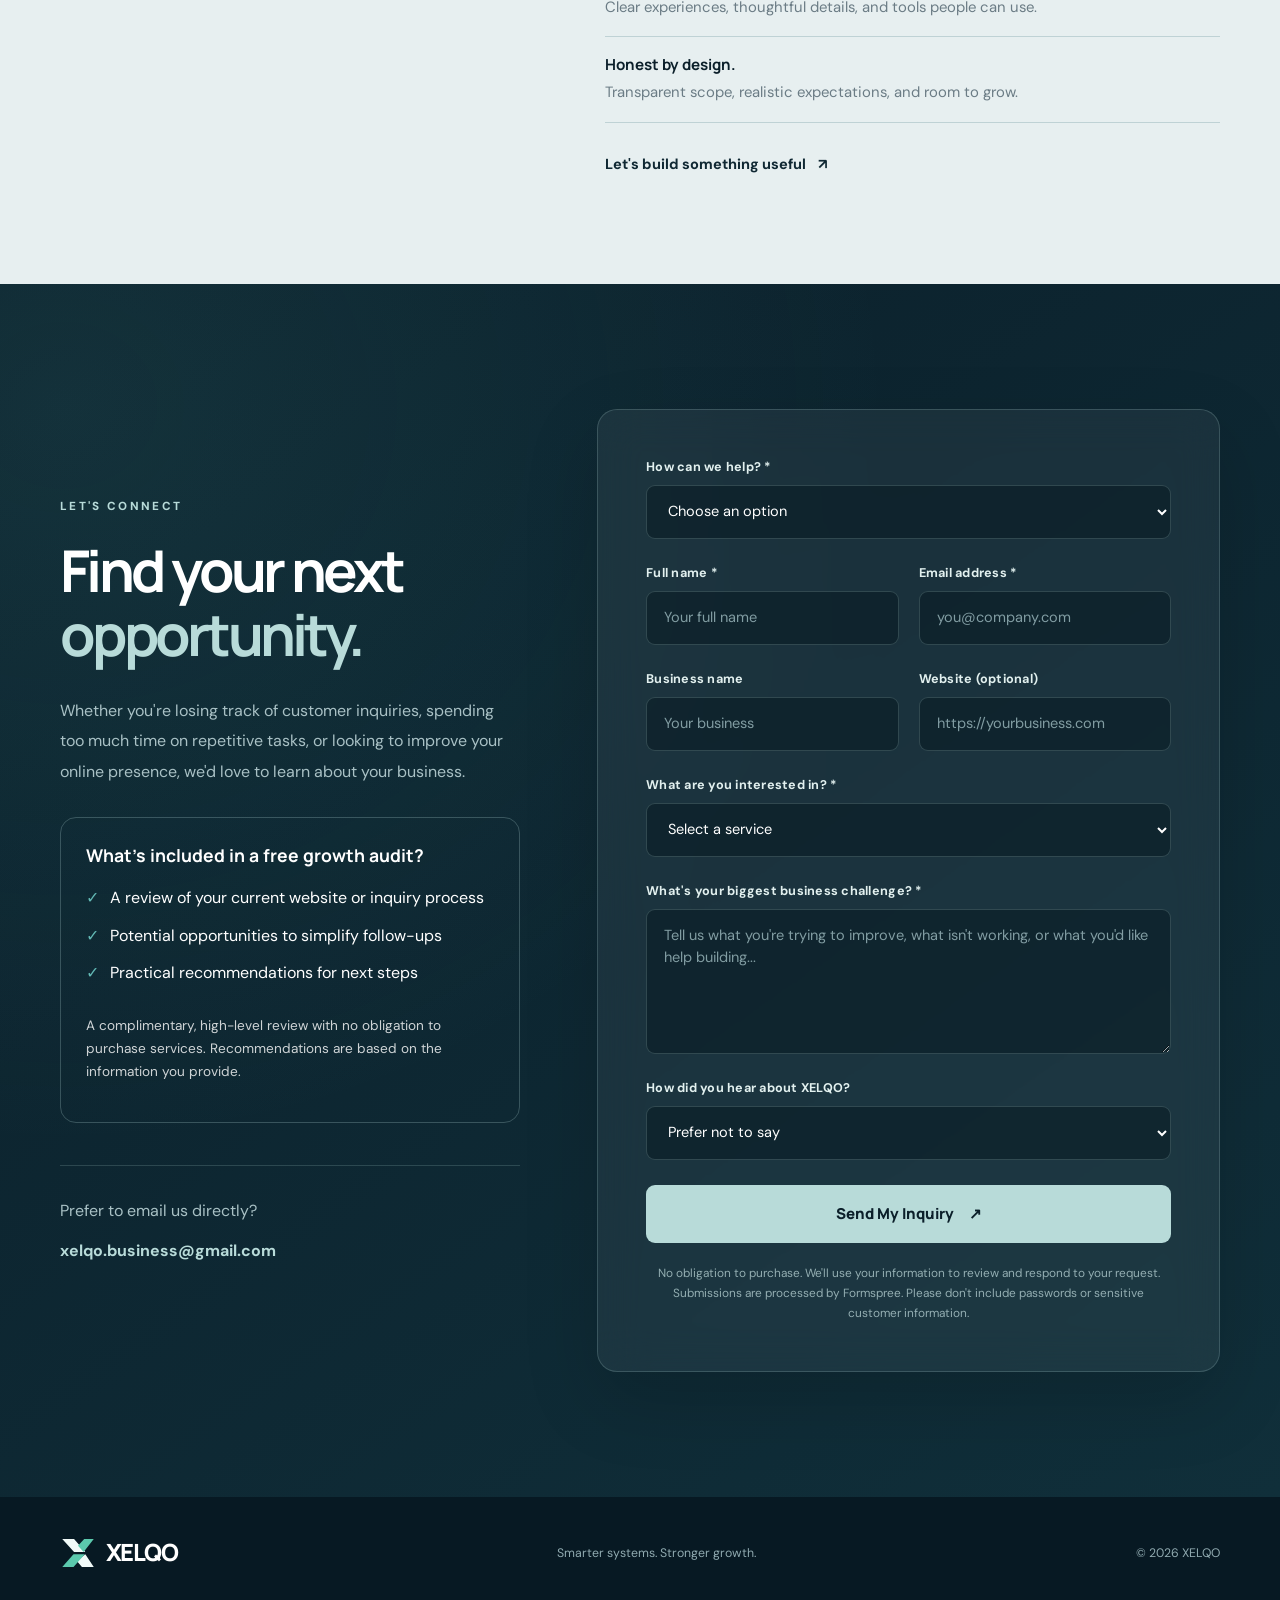
==== commit 49f6da73: "Revise contact form and add Free Growth Audit details Updated contact section with new inquiry optio" ====
--- a/index.html
+++ b/index.html
@@ -14,8 +14,8 @@
   <link rel="icon" type="image/svg+xml" href="favicon.svg">
   <link rel="stylesheet" href="styles.css?v=4">
 
-  <!-- Step 3: Package styles, scoped to avoid changing existing design -->
   <style>
+    /* Packages */
     .xelqo-packages {
       background: #f7f9fa;
     }
@@ -140,6 +140,44 @@
       color: #6b7c85;
     }
 
+    /* Free Growth Audit */
+    .audit-benefits {
+      margin: 30px 0;
+      padding: 25px;
+      border: 1px solid rgba(184, 219, 217, 0.25);
+      border-radius: 16px;
+    }
+
+    .audit-benefits h3 {
+      font-size: 1.1rem;
+      margin-bottom: 18px;
+    }
+
+    .audit-benefits ul {
+      list-style: none;
+      padding: 0;
+      margin: 0 0 16px;
+    }
+
+    .audit-benefits li {
+      position: relative;
+      padding: 0 0 12px 24px;
+      line-height: 1.6;
+    }
+
+    .audit-benefits li::before {
+      content: "✓";
+      position: absolute;
+      left: 0;
+      color: #63b9b5;
+    }
+
+    .audit-benefits p {
+      font-size: 0.85rem;
+      line-height: 1.7;
+      opacity: 0.8;
+    }
+
     @media (max-width: 900px) {
       .xelqo-package-grid {
         grid-template-columns: 1fr;
@@ -153,6 +191,10 @@
     @media (max-width: 600px) {
       .xelqo-package {
         padding: 28px 23px;
+      }
+
+      .audit-benefits {
+        padding: 20px;
       }
     }
   </style>
@@ -215,10 +257,13 @@
           </p>
 
           <div class="hero-actions">
-            <a class="button button-primary" href="#contact">
+            <a class="button button-primary"
+               href="#contact"
+               onclick="document.getElementById('inquiry-type').value='Free Growth Audit'">
               Get a Free Growth Audit
               <span aria-hidden="true">↗</span>
             </a>
+
             <a class="text-link" href="#services">
               Explore our solutions
               <span aria-hidden="true">↓</span>
@@ -749,21 +794,38 @@
       </div>
     </section>
 
-    <!-- Contact -->
+    <!-- Contact / Free Growth Audit -->
     <section class="contact section" id="contact">
       <div class="container xelqo-contact">
+
         <div class="contact-intro">
           <p class="section-kicker">LET'S CONNECT</p>
+
           <h2>
-            Let's build something
-            <em>smarter.</em>
+            Find your next<br>
+            <em>opportunity.</em>
           </h2>
+
           <p>
-            Have a project in mind? Tell us about your business
-            and what you're looking to accomplish. Whether
-            it's AI automation, a new website, or a creative
-            project, we'd love to hear about it.
-          </p>
+            Whether you're losing track of customer inquiries,
+            spending too much time on repetitive tasks, or
+            looking to improve your online presence, we'd
+            love to learn about your business.
+          </p>
+
+          <div class="audit-benefits">
+            <h3>What's included in a free growth audit?</h3>
+            <ul>
+              <li>A review of your current website or inquiry process</li>
+              <li>Potential opportunities to simplify follow-ups</li>
+              <li>Practical recommendations for next steps</li>
+            </ul>
+            <p>
+              A complimentary, high-level review with no
+              obligation to purchase services. Recommendations
+              are based on the information you provide.
+            </p>
+          </div>
 
           <p class="contact-email">
             Prefer to email us directly?<br>
@@ -779,7 +841,27 @@
 
           <input type="hidden"
                  name="subject"
-                 value="New XELQO Project Inquiry">
+                 value="New XELQO Website Inquiry">
+
+          <div class="form-field">
+            <label for="inquiry-type">How can we help? *</label>
+            <select id="inquiry-type"
+                    name="inquiry_type"
+                    required>
+              <option value="" disabled selected>
+                Choose an option
+              </option>
+              <option value="Free Growth Audit">
+                Request a Free Growth Audit
+              </option>
+              <option value="Project Inquiry">
+                Discuss a Project
+              </option>
+              <option value="General Question">
+                Ask a General Question
+              </option>
+            </select>
+          </div>
 
           <div class="form-row">
             <div class="form-field">
@@ -805,19 +887,30 @@
             </div>
           </div>
 
-          <div class="form-field">
-            <label for="contact-business">Business name</label>
-            <input type="text"
-                   id="contact-business"
-                   name="business"
-                   placeholder="Your business (optional)"
-                   autocomplete="organization"
-                   maxlength="150">
+          <div class="form-row">
+            <div class="form-field">
+              <label for="contact-business">Business name</label>
+              <input type="text"
+                     id="contact-business"
+                     name="business"
+                     placeholder="Your business"
+                     autocomplete="organization"
+                     maxlength="150">
+            </div>
+
+            <div class="form-field">
+              <label for="contact-website">Website (optional)</label>
+              <input type="url"
+                     id="contact-website"
+                     name="website"
+                     placeholder="https://yourbusiness.com"
+                     autocomplete="url">
+            </div>
           </div>
 
           <div class="form-field">
             <label for="contact-service">
-              What can we help you with? *
+              What are you interested in? *
             </label>
             <select id="contact-service"
                     name="service"
@@ -825,45 +918,75 @@
               <option value="" disabled selected>
                 Select a service
               </option>
-              <option value="AI & Automation">
-                AI & Automation
-              </option>
-              <option value="Website & Digital Solutions">
-                Website & Digital Solutions
-              </option>
-              <option value="Creative & Branding">
-                Creative & Branding
+              <option value="XELQO LeadFlow">
+                LeadFlow — Lead Management
+              </option>
+              <option value="XELQO WebConvert">
+                WebConvert — Websites
+              </option>
+              <option value="XELQO GrowthIQ">
+                GrowthIQ — Analytics
+              </option>
+              <option value="AI Consulting">
+                AI Implementation &amp; Consulting
+              </option>
+              <option value="Business Automation">
+                Business Automation
+              </option>
+              <option value="Branding & Design">
+                Branding &amp; Graphic Design
+              </option>
+              <option value="Video & Content">
+                Video &amp; Content Creation
+              </option>
+              <option value="Digital Marketing & SEO">
+                Digital Marketing &amp; SEO
               </option>
               <option value="Multiple Services">
                 Multiple Services
               </option>
               <option value="Not Sure Yet">
-                Not sure yet
+                Not Sure Yet
               </option>
             </select>
           </div>
 
           <div class="form-field">
-            <label for="contact-message">
-              Tell us about your project *
+            <label for="contact-challenge">
+              What's your biggest business challenge? *
             </label>
-            <textarea id="contact-message"
-                      name="message"
+            <textarea id="contact-challenge"
+                      name="business_challenge"
                       rows="5"
                       maxlength="5000"
-                      placeholder="Tell us what you're working on, what challenges you're facing, or what you'd like to improve..."
+                      placeholder="Tell us what you're trying to improve, what isn't working, or what you'd like help building..."
                       required></textarea>
           </div>
 
+          <div class="form-field">
+            <label for="contact-source">
+              How did you hear about XELQO?
+            </label>
+            <select id="contact-source" name="lead_source">
+              <option value="" selected>Prefer not to say</option>
+              <option value="Google Search">Google Search</option>
+              <option value="Social Media">Social Media</option>
+              <option value="Referral">Referral</option>
+              <option value="Direct Outreach">Direct Outreach</option>
+              <option value="Other">Other</option>
+            </select>
+          </div>
+
           <button class="xelqo-submit" type="submit">
-            Send project inquiry
+            Send My Inquiry
             <span aria-hidden="true">↗</span>
           </button>
 
           <p class="form-note">
-            Your information will be used to review and
-            respond to your inquiry. Form submissions are
-            processed by Formspree.
+            No obligation to purchase. We'll use your information
+            to review and respond to your request. Submissions
+            are processed by Formspree. Please don't include
+            passwords or sensitive customer information.
           </p>
         </form>
       </div>
